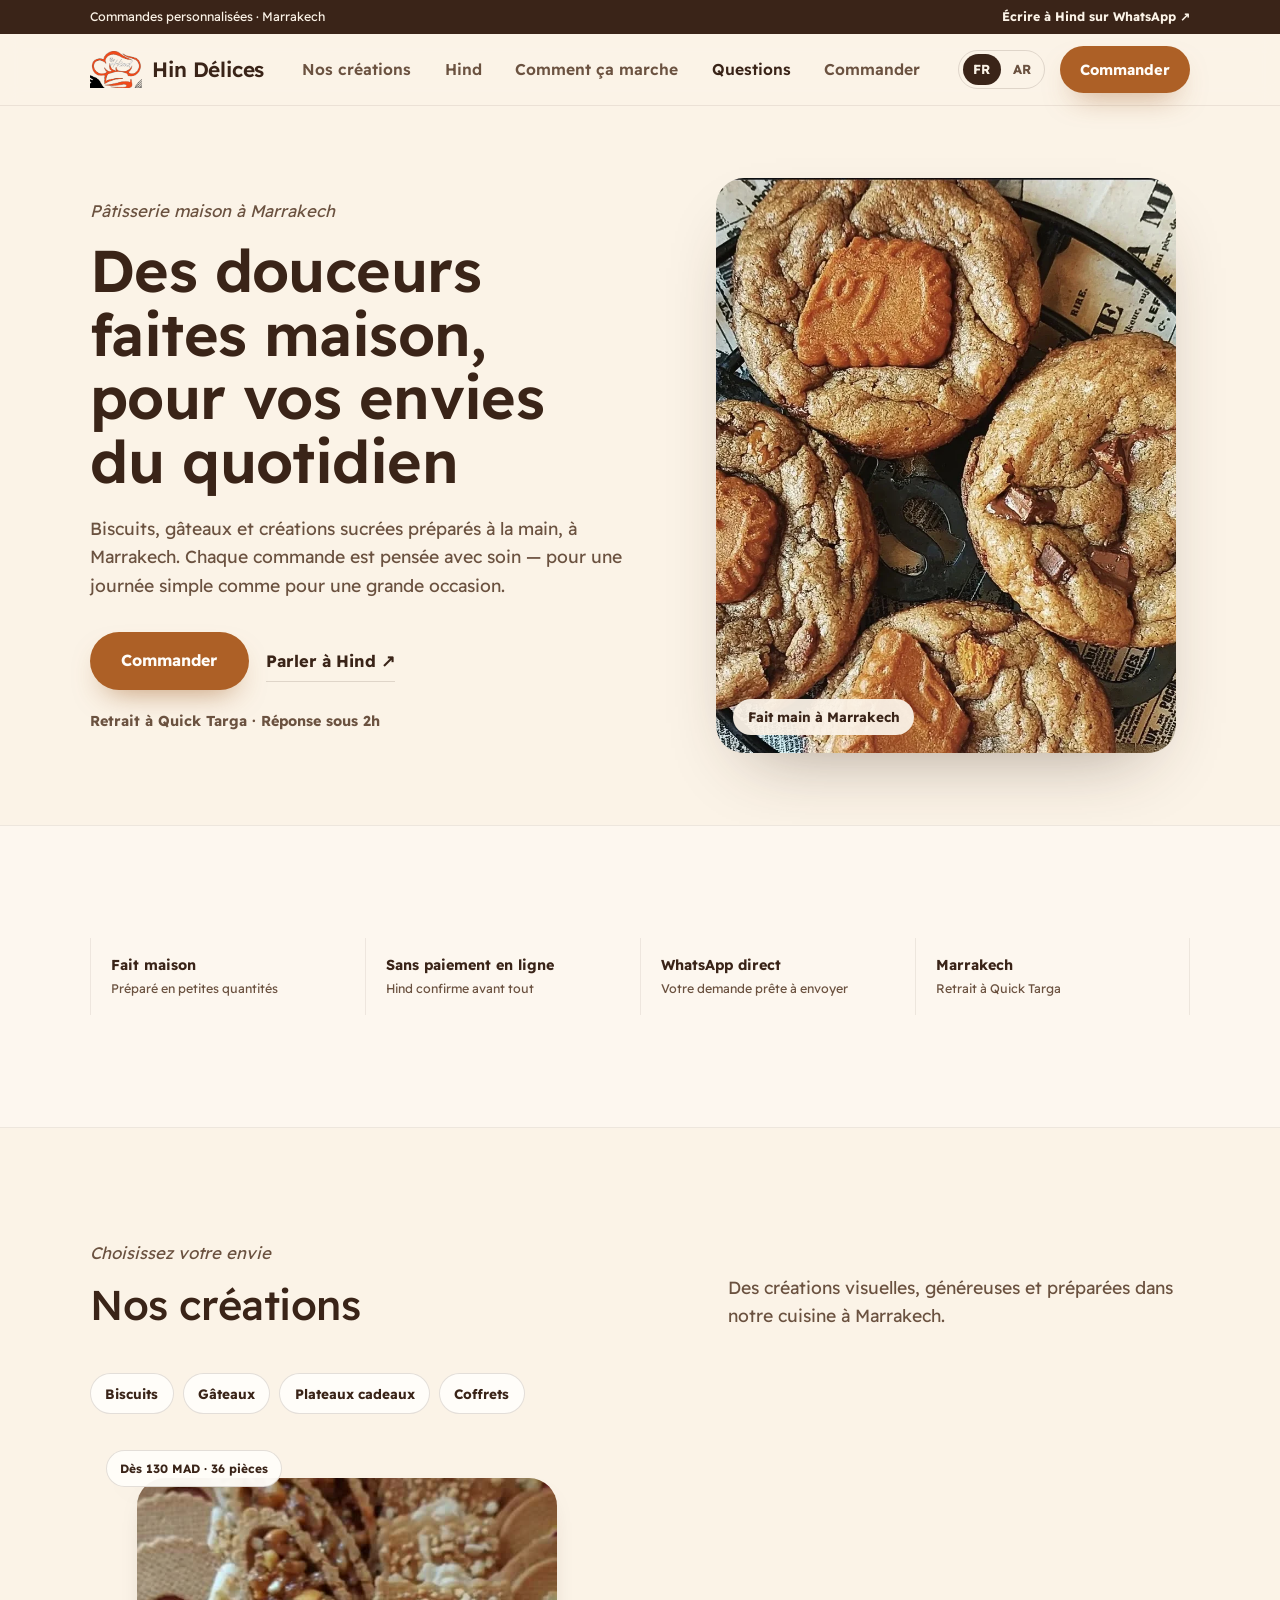
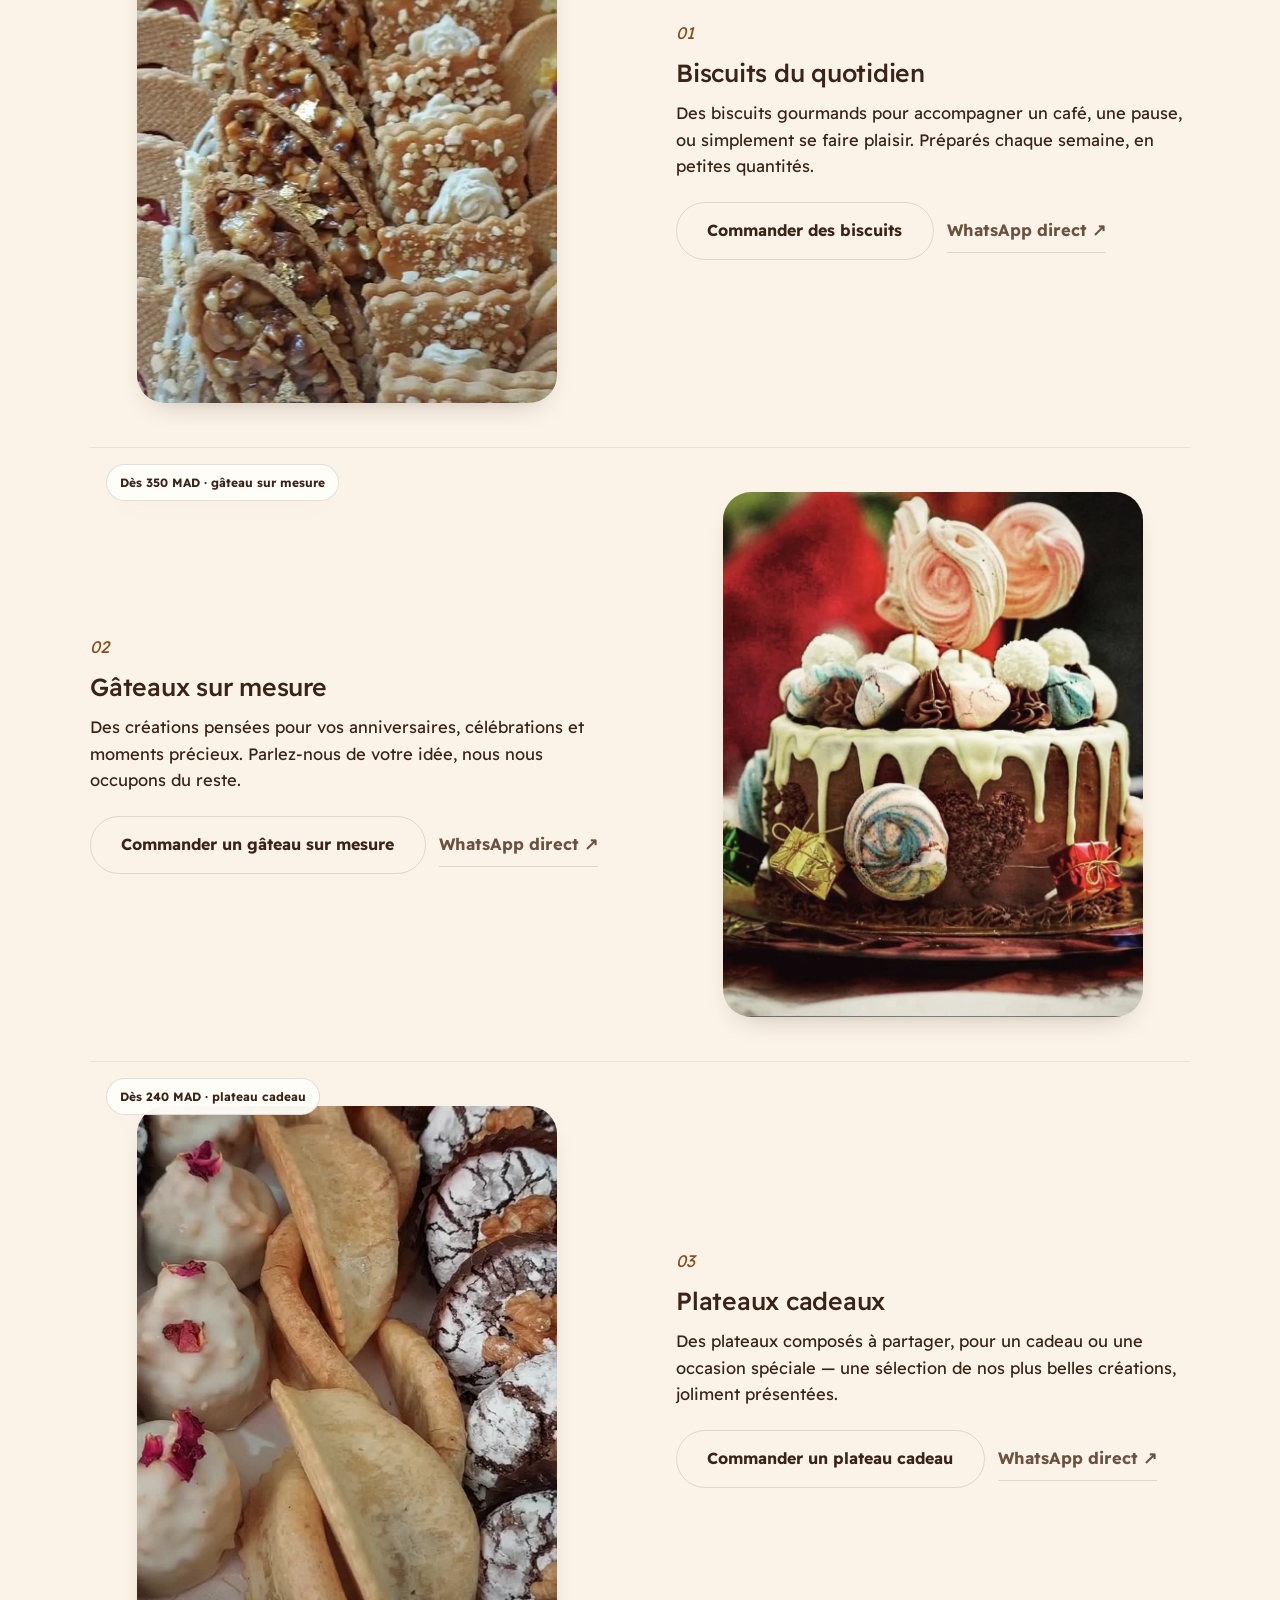
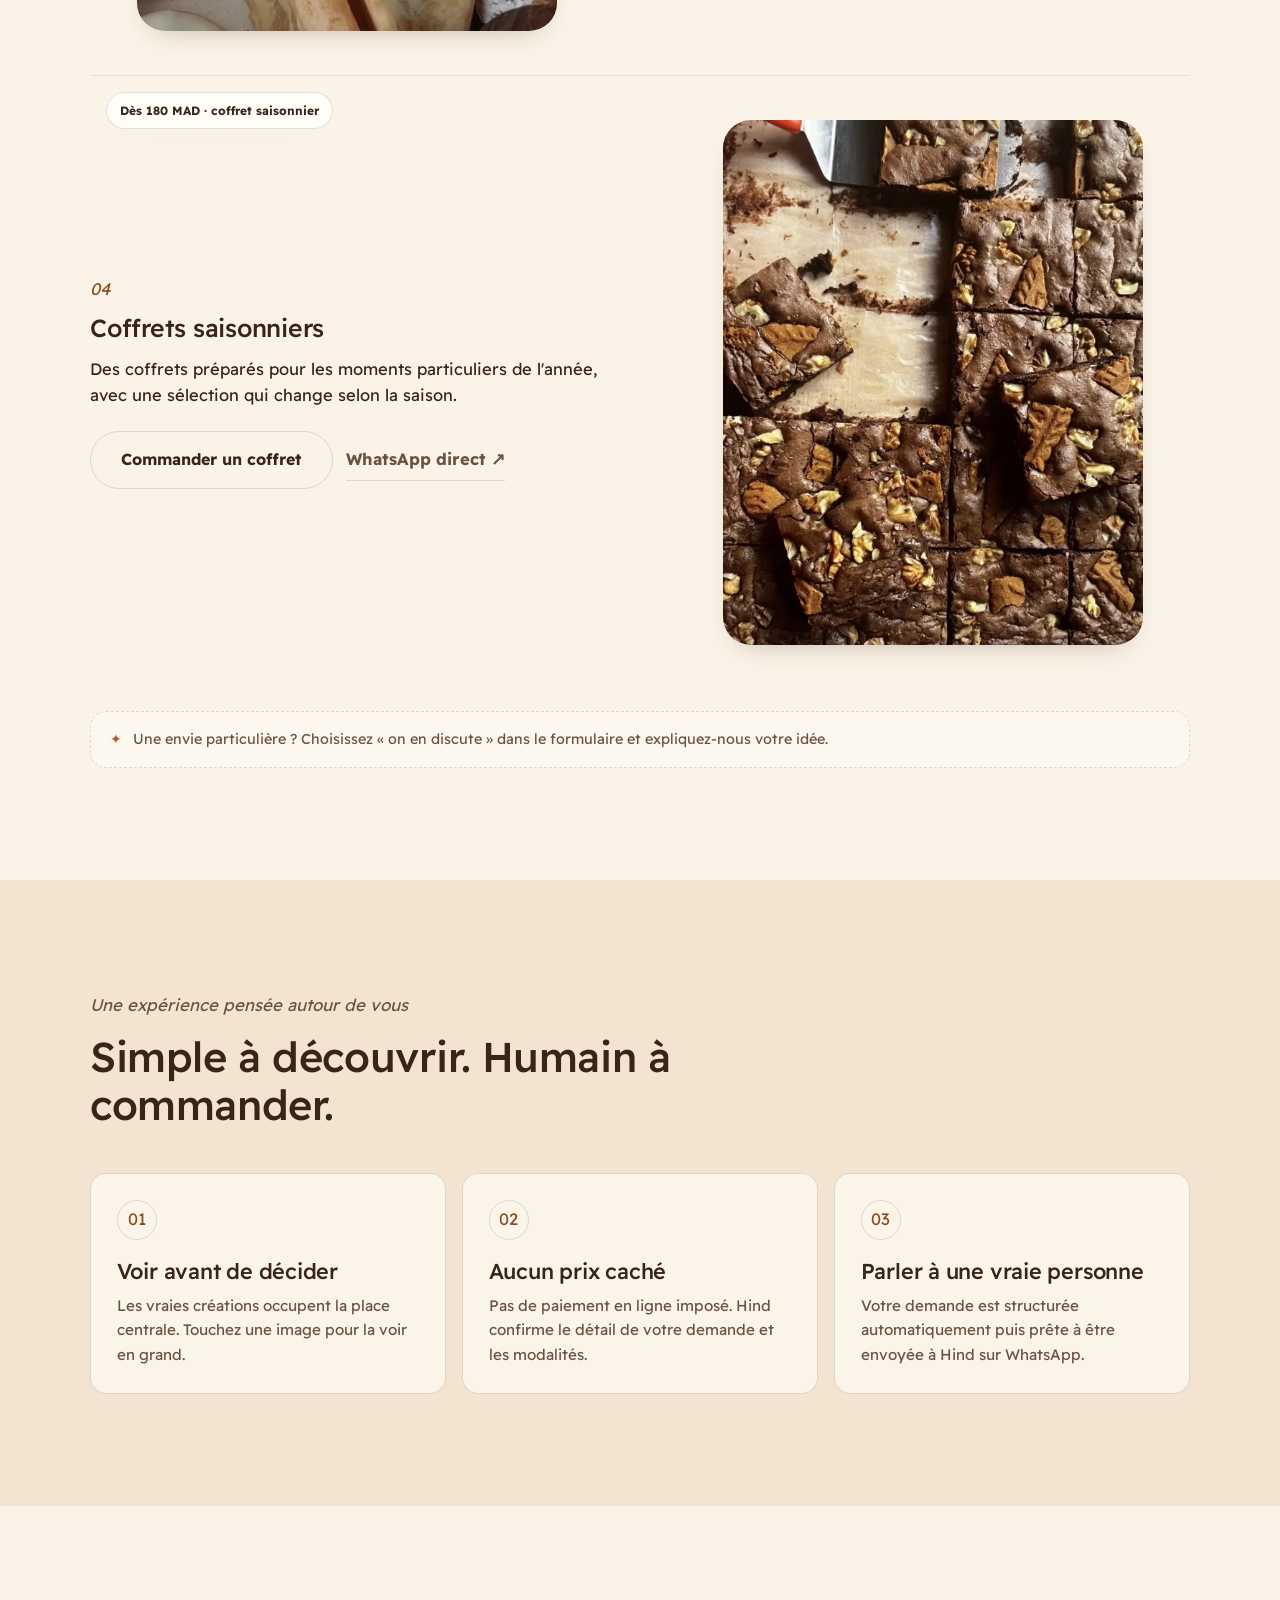
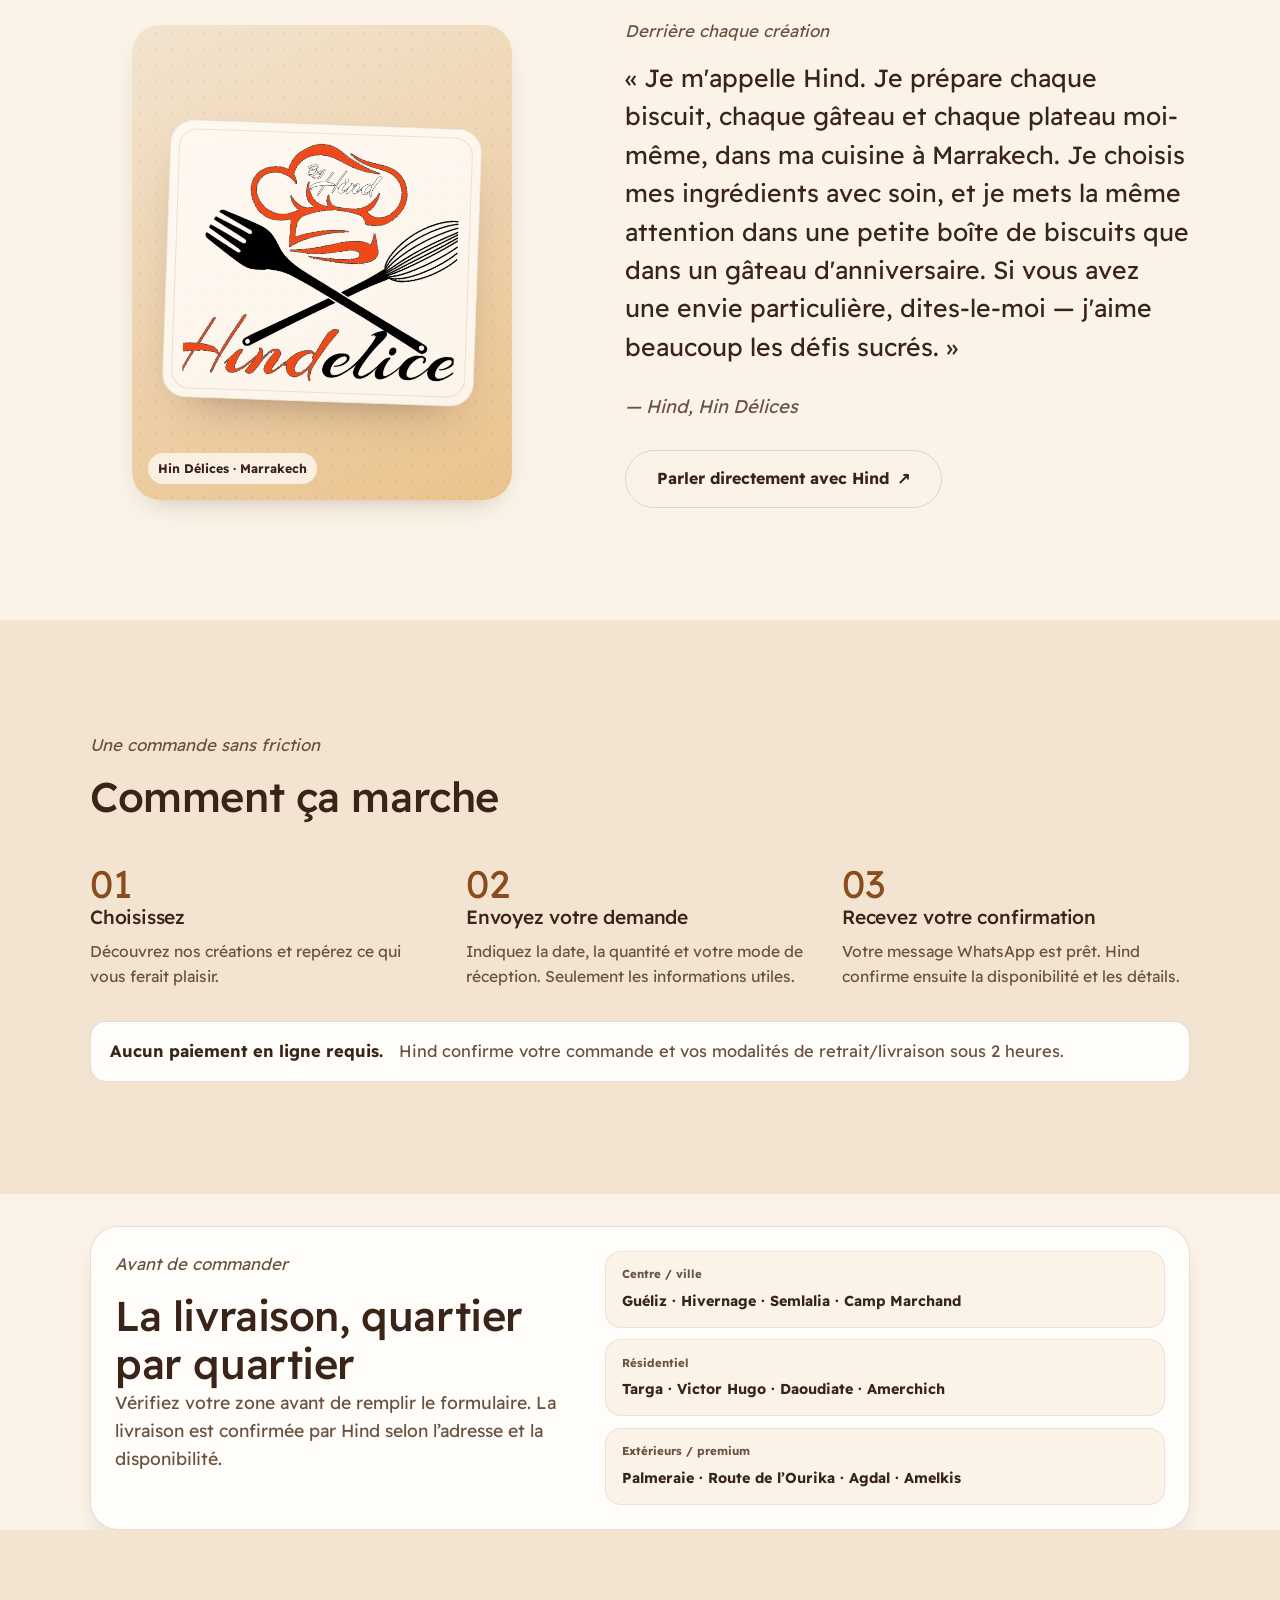
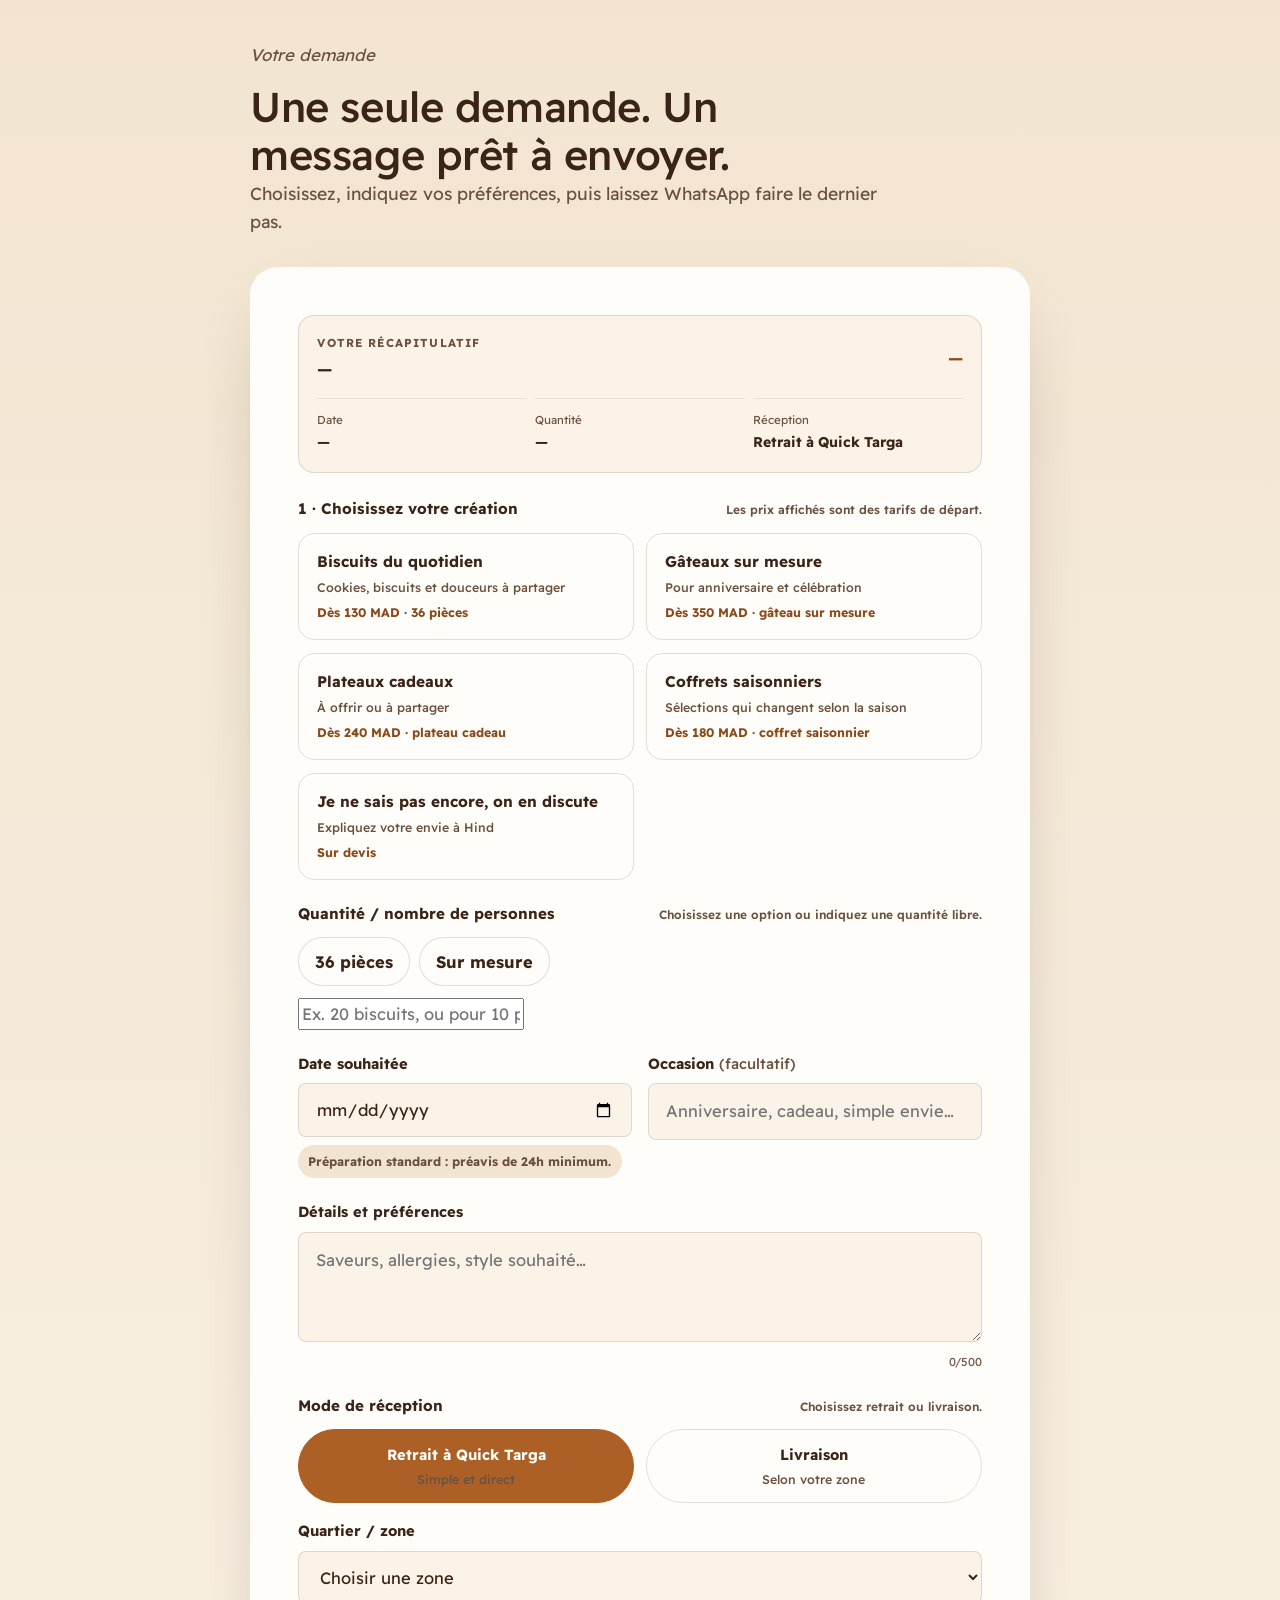
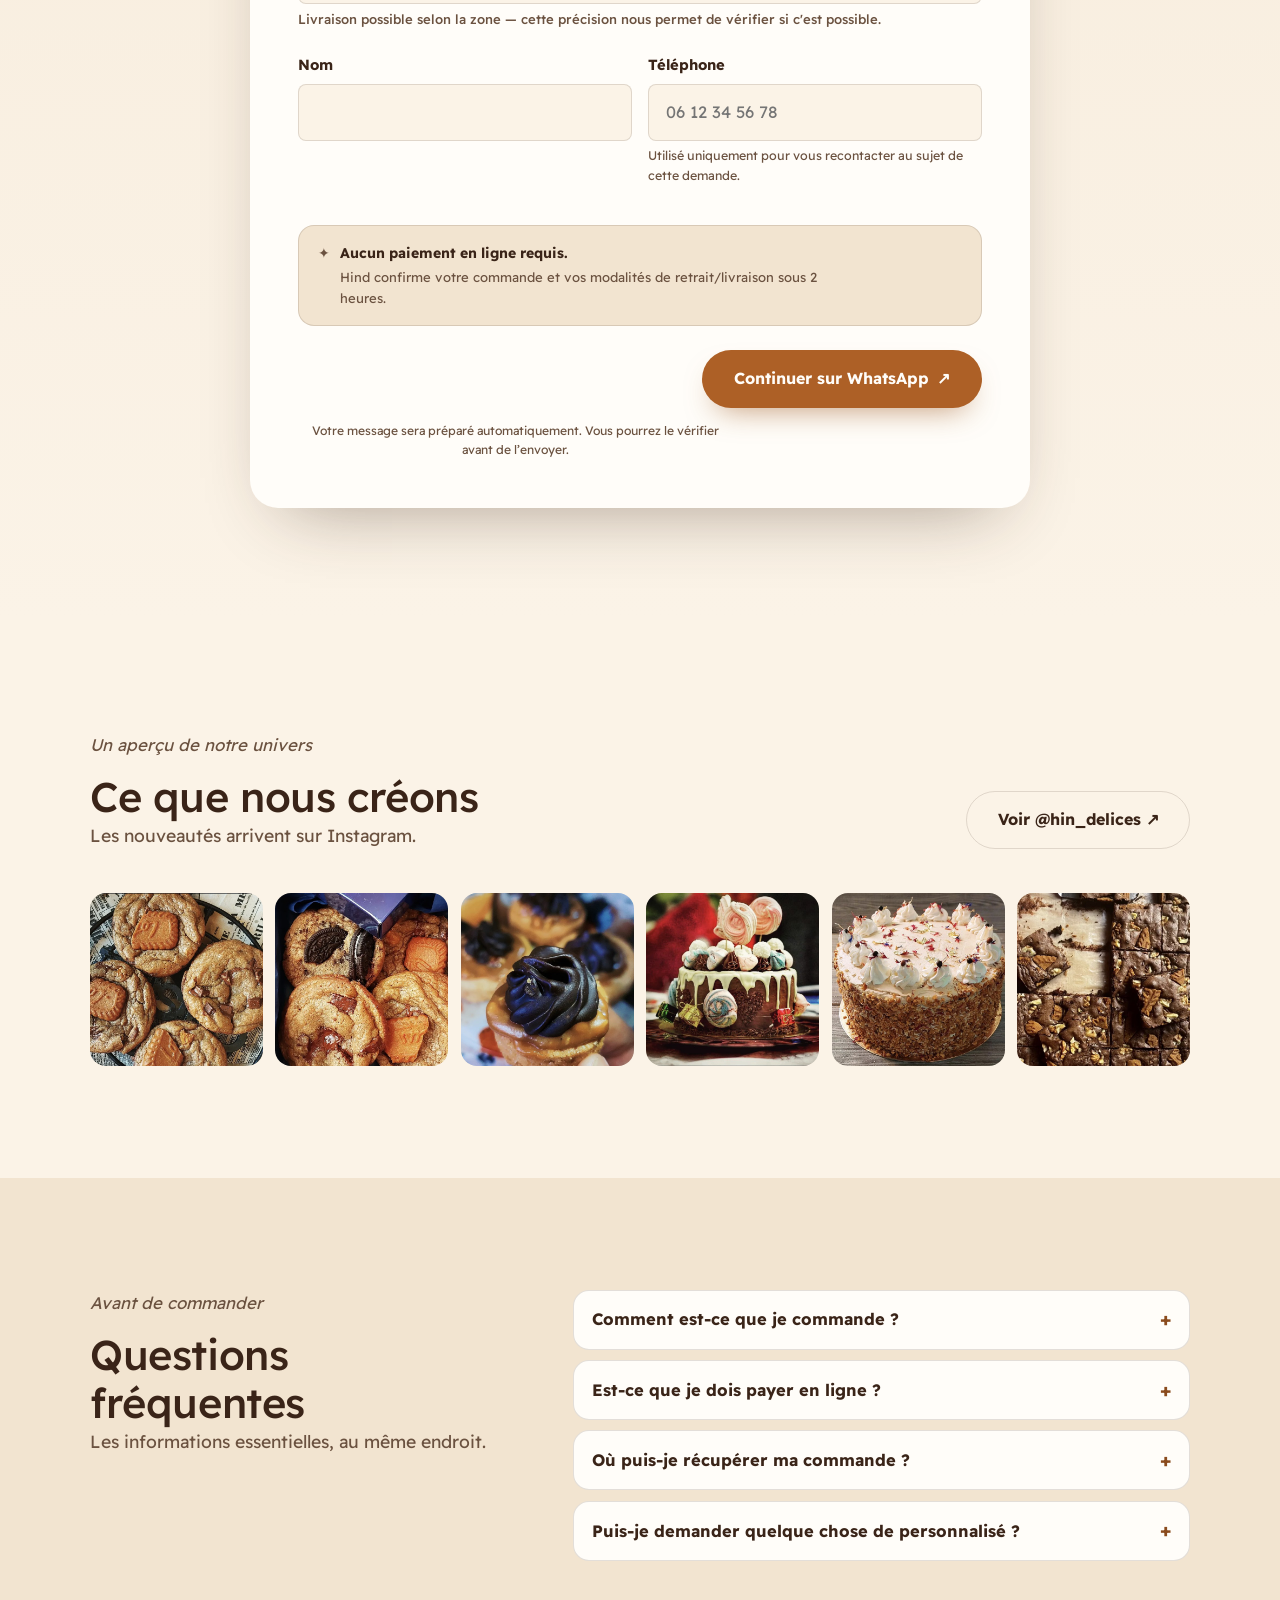
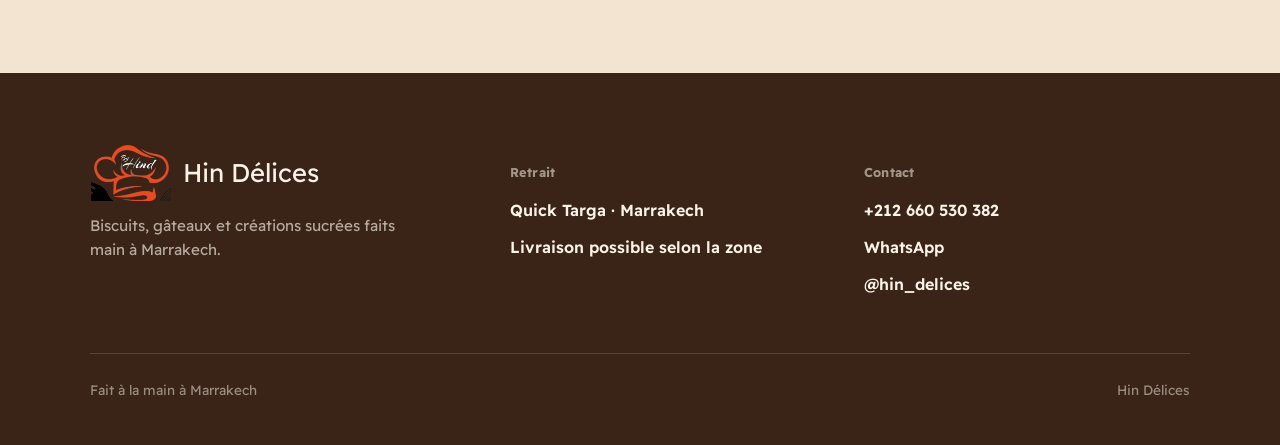
==== index.html @ b778420e "Move live site to repository root for GitHub Pages" ====
<!DOCTYPE html>
<html lang="fr" dir="ltr">
<head>
<meta charset="UTF-8">
<meta name="viewport" content="width=device-width, initial-scale=1, viewport-fit=cover">
<title>Hin Délices — Pâtisserie maison à Marrakech</title>
<meta name="description" content="Biscuits, gâteaux sur mesure et plateaux cadeaux faits maison à Marrakech. Commandez en quelques étapes, puis échangez directement avec Hind sur WhatsApp.">
<meta name="theme-color" content="#FBF3E7">
<meta name="color-scheme" content="light">
<meta name="order-form-endpoint" content="">

<meta property="og:type" content="website">
<meta property="og:site_name" content="Hin Délices">
<meta property="og:title" content="Hin Délices — Pâtisserie maison à Marrakech">
<meta property="og:description" content="Des créations faites main à Marrakech. Commandez en quelques étapes et confirmez avec Hind sur WhatsApp.">
<meta property="og:image" content="images/hero-cookies.jpg">
<meta property="og:locale" content="fr_FR">
<meta name="twitter:card" content="summary_large_image">

<link rel="icon" type="image/png" href="images/hind-delices-mark.png">
<link rel="apple-touch-icon" href="images/hind-delices-mark.png">
<link rel="preconnect" href="https://fonts.googleapis.com">
<link rel="preconnect" href="https://fonts.gstatic.com" crossorigin>
<link rel="stylesheet" href="https://fonts.googleapis.com/css2?family=Readex+Pro:wght@400;500;600;700&display=swap">
<link rel="stylesheet" href="styles.css">

<script type="application/ld+json">
{
  "@context":"https://schema.org",
  "@type":"Bakery",
  "name":"Hin Délices",
  "image":"images/hero-cookies.jpg",
  "telephone":"+212660530382",
  "address":{"@type":"PostalAddress","addressLocality":"Marrakech","addressCountry":"MA"},
  "servesCuisine":"Pâtisserie marocaine et française",
  "sameAs":["https://www.instagram.com/hin_delices"]
}
</script>
</head>
<body>
<a href="#main" class="skip-link" data-i18n="skipLink">Aller au contenu</a>

<div class="topbar" role="region" aria-label="Informations importantes">
  <div class="container topbar-inner">
    <span data-i18n="topbarText">Commandes personnalisées · Marrakech</span>
    <a href="https://wa.me/212660530382" target="_blank" rel="noopener noreferrer" data-i18n="topbarCta">Écrire à Hind sur WhatsApp ↗</a>
  </div>
</div>

<header class="site-header">
  <div class="container header-inner">
    <a href="#home" class="logo" aria-label="Hin Délices — retour à l'accueil">
      <picture class="logo-mark">
        <source srcset="images/hind-delices-mark.webp" type="image/webp">
        <img src="images/hind-delices-mark.png" alt="" width="78" height="54" decoding="async">
      </picture>
      <span class="logo-name">Hin Délices</span>
    </a>

    <nav class="nav-primary" id="primaryNav" aria-label="Navigation principale">
      <a href="#menu" data-i18n="navMenu">Nos créations</a>
      <a href="#hind" data-i18n="navHind">Hind</a>
      <a href="#how" data-i18n="navHow">Comment ça marche</a>
      <a href="#faq" data-i18n="navFaq">Questions</a>
      <a href="#order" data-i18n="navOrder">Commander</a>
    </nav>

    <div class="header-actions">
      <div class="lang-switch" role="group" aria-label="Langue / Language">
        <button type="button" id="langFr" aria-pressed="true">FR</button>
        <button type="button" id="langAr" aria-pressed="false">AR</button>
      </div>
      <a href="#order" class="btn btn-primary btn-sm header-order" data-i18n="navOrder">Commander</a>
      <button type="button" class="menu-toggle" id="menuToggle" aria-expanded="false" aria-controls="primaryNav" aria-label="Ouvrir le menu">
        <span></span><span></span><span></span>
      </button>
    </div>
  </div>
</header>

<main id="main">

  <section class="hero" id="home">
    <div class="container hero-grid">
      <div class="hero-copy">
        <p class="eyebrow hero-fade d1" data-i18n="heroEyebrow">Pâtisserie maison à Marrakech</p>
        <h1 class="hero-fade d2" data-i18n="heroTitle">Des douceurs faites maison, pour vos envies du quotidien</h1>
        <p class="lede hero-fade d2" data-i18n="heroBody">Biscuits, gâteaux et créations sucrées préparés à la main, à Marrakech. Chaque commande est pensée avec soin — pour une journée simple comme pour une grande occasion.</p>
        <div class="hero-cta-row hero-fade d3">
          <a href="#order" class="btn btn-primary btn-large" data-i18n="heroCta">Commander</a>
          <a class="text-link" href="https://wa.me/212660530382" target="_blank" rel="noopener noreferrer">
            <span data-i18n="heroWhatsApp">Parler à Hind</span> <span aria-hidden="true">↗</span>
          </a>
        </div>
        <p class="hero-meta hero-fade d3" data-i18n="heroMeta">Retrait à Quick Targa · Réponse sous 2h</p>
      </div>

      <div class="hero-media hero-fade d3">
        <div class="frame image-hover-target">
          <picture>
            <source srcset="images/hero-cookies.webp" type="image/webp">
            <img src="images/hero-cookies.jpg" alt="Assortiment de cookies et biscuits faits maison sur un plateau" loading="eager" fetchpriority="high" decoding="async" width="839" height="1049">
          </picture>
          <button type="button" class="image-expand" data-lightbox="images/hero-cookies.jpg" aria-label="Voir les biscuits en grand"><span aria-hidden="true">⌕</span></button>
        </div>
        <span class="tag" data-i18n="heroTag">Fait main à Marrakech</span>
      </div>
    </div>
  </section>

  <section class="trust-strip" aria-label="Engagements Hin Délices">
    <div class="container trust-grid">
      <div class="trust-item"><strong data-i18n="trust1Title">Fait maison</strong><span data-i18n="trust1Body">Préparé en petites quantités</span></div>
      <div class="trust-item"><strong data-i18n="trust2Title">Sans paiement en ligne</strong><span data-i18n="trust2Body">Hind confirme avant tout</span></div>
      <div class="trust-item"><strong data-i18n="trust3Title">WhatsApp direct</strong><span data-i18n="trust3Body">Votre demande prête à envoyer</span></div>
      <div class="trust-item"><strong data-i18n="trust4Title">Marrakech</strong><span data-i18n="trust4Body">Retrait à Quick Targa</span></div>
    </div>
  </section>

  <section id="menu">
    <div class="container">
      <div class="section-head section-head-with-kicker">
        <div>
          <p class="eyebrow" data-i18n="menuKicker">Choisissez votre envie</p>
          <h2 data-i18n="menuTitle">Nos créations</h2>
        </div>
        <p class="lede" data-i18n="menuSubtitle">Des créations visuelles, généreuses et préparées dans notre cuisine à Marrakech.</p>
      </div>

      <div class="jump-pills" aria-label="Accès rapide aux catégories">
        <a href="#cat-biscuits" data-i18n="jumpBiscuits">Biscuits</a>
        <a href="#cat-gateaux" data-i18n="jumpGateaux">Gâteaux</a>
        <a href="#cat-plateaux" data-i18n="jumpPlateaux">Plateaux cadeaux</a>
        <a href="#cat-coffrets" data-i18n="jumpCoffrets">Coffrets</a>
      </div>

      <div class="menu-list">
        <article class="menu-row" id="cat-biscuits">
          <span class="price-badge" data-i18n="cat1Price">Dès 130 MAD · 36 pièces</span>
          <div class="menu-row-media media-hover-target">
            <video class="ux-video menu-video" data-autoplay-on-view muted playsinline loop preload="none" poster="images/video-hero-poster.jpg" aria-label="Aperçu vidéo des biscuits et douceurs Hin Délices" data-i18n-aria="videoPlayLabel">
              <source src="videos/plateaux-preview.mp4" type="video/mp4">
              <img src="images/cat-biscuits.jpg" alt="Assortiment de cookies et biscuits maison présenté dans un coffret" width="900" height="1125">
            </video>
            <button type="button" class="media-expand" data-lightbox-type="video" data-lightbox-video="videos/plateaux-preview.mp4" data-lightbox-poster="images/video-hero-poster.jpg" aria-label="Voir les biscuits en vidéo" data-i18n-aria="videoOpenLabel"><span aria-hidden="true">▶</span></button>
          </div>
          <div class="menu-row-copy">
            <span class="index">01</span>
            <h3 data-i18n="cat1Title">Biscuits du quotidien</h3>
            <p data-i18n="cat1Body">Des biscuits gourmands pour accompagner un café, une pause, ou simplement se faire plaisir. Préparés chaque semaine, en petites quantités.</p>
            <div class="menu-cta-row"><button type="button" class="btn btn-ghost order-trigger" data-category="Biscuits du quotidien" data-i18n="cat1Cta">Commander des biscuits</button><a class="menu-chat-link" href="https://wa.me/212660530382" target="_blank" rel="noopener noreferrer" data-i18n="quickWhatsApp">WhatsApp direct ↗</a></div>
          </div>
        </article>

        <article class="menu-row flip" id="cat-gateaux">
          <span class="price-badge" data-i18n="cat2Price">Dès 350 MAD · gâteau sur mesure</span>
          <div class="menu-row-media image-hover-target">
            <button type="button" class="image-expand" data-lightbox="images/cat-gateau.jpg" aria-label="Voir le gâteau en grand"><span aria-hidden="true">⌕</span></button>
            <picture><source srcset="images/cat-gateau.webp" type="image/webp"><img src="images/cat-gateau.jpg" alt="Gâteau maison décoré pour une occasion spéciale" loading="lazy" decoding="async" width="900" height="1125"></picture>
          </div>
          <div class="menu-row-copy">
            <span class="index">02</span>
            <h3 data-i18n="cat2Title">Gâteaux sur mesure</h3>
            <p data-i18n="cat2Body">Des créations pensées pour vos anniversaires, célébrations et moments précieux. Parlez-nous de votre idée, nous nous occupons du reste.</p>
            <div class="menu-cta-row"><button type="button" class="btn btn-ghost order-trigger" data-category="Gâteaux sur mesure" data-i18n="cat2Cta">Commander un gâteau sur mesure</button><a class="menu-chat-link" href="https://wa.me/212660530382" target="_blank" rel="noopener noreferrer" data-i18n="quickWhatsApp">WhatsApp direct ↗</a></div>
          </div>
        </article>

        <article class="menu-row" id="cat-plateaux">
          <span class="price-badge" data-i18n="cat3Price">Dès 240 MAD · plateau cadeau</span>
          <div class="menu-row-media media-hover-target">
            <video class="ux-video menu-video" data-autoplay-on-view muted playsinline loop preload="none" poster="images/video-biscuits-poster.jpg" aria-label="Aperçu vidéo d'un assortiment de biscuits pour offrir" data-i18n-aria="videoPlayLabel">
              <source src="videos/biscuits-preview.mp4" type="video/mp4">
              <img src="images/cat-plateau.jpg" alt="Coffret de biscuits maison assortis, prêt à offrir" width="900" height="1125">
            </video>
            <button type="button" class="media-expand" data-lightbox-type="video" data-lightbox-video="videos/biscuits-preview.mp4" data-lightbox-poster="images/video-biscuits-poster.jpg" aria-label="Voir le plateau en vidéo" data-i18n-aria="videoOpenLabel"><span aria-hidden="true">▶</span></button>
          </div>
          <div class="menu-row-copy">
            <span class="index">03</span>
            <h3 data-i18n="cat3Title">Plateaux cadeaux</h3>
            <p data-i18n="cat3Body">Des plateaux composés à partager, pour un cadeau ou une occasion spéciale — une sélection de nos plus belles créations, joliment présentées.</p>
            <div class="menu-cta-row"><button type="button" class="btn btn-ghost order-trigger" data-category="Plateaux cadeaux" data-i18n="cat3Cta">Commander un plateau cadeau</button><a class="menu-chat-link" href="https://wa.me/212660530382" target="_blank" rel="noopener noreferrer" data-i18n="quickWhatsApp">WhatsApp direct ↗</a></div>
          </div>
        </article>

        <article class="menu-row flip" id="cat-coffrets">
          <span class="price-badge" data-i18n="cat4Price">Dès 180 MAD · coffret saisonnier</span>
          <div class="menu-row-media image-hover-target">
            <button type="button" class="image-expand" data-lightbox="images/cat-brownies.jpg" aria-label="Voir les brownies en grand"><span aria-hidden="true">⌕</span></button>
            <picture><source srcset="images/cat-brownies.webp" type="image/webp"><img src="images/cat-brownies.jpg" alt="Brownies maison généreux aux noix et morceaux de biscuit" loading="lazy" decoding="async" width="900" height="1125"></picture>
          </div>
          <div class="menu-row-copy">
            <span class="index">04</span>
            <h3 data-i18n="cat4Title">Coffrets saisonniers</h3>
            <p data-i18n="cat4Body">Des coffrets préparés pour les moments particuliers de l'année, avec une sélection qui change selon la saison.</p>
            <div class="menu-cta-row"><button type="button" class="btn btn-ghost order-trigger" data-category="Coffrets saisonniers" data-i18n="cat4Cta">Commander un coffret</button><a class="menu-chat-link" href="https://wa.me/212660530382" target="_blank" rel="noopener noreferrer" data-i18n="quickWhatsApp">WhatsApp direct ↗</a></div>
          </div>
        </article>
      </div>

      <div class="category-note">
        <span aria-hidden="true">✦</span>
        <span data-i18n="categoryNote">Une envie particulière ? Choisissez « on en discute » dans le formulaire et expliquez-nous votre idée.</span>
      </div>
    </div>
  </section>

  <section class="values-section bg-deep">
    <div class="container">
      <div class="section-head">
        <p class="eyebrow" data-i18n="valuesKicker">Une expérience pensée autour de vous</p>
        <h2 data-i18n="valuesTitle">Simple à découvrir. Humain à commander.</h2>
      </div>
      <div class="values-grid">
        <article class="value-card"><span class="value-icon" aria-hidden="true">01</span><h3 data-i18n="value1Title">Voir avant de décider</h3><p data-i18n="value1Body">Les vraies créations occupent la place centrale. Touchez une image pour la voir en grand.</p></article>
        <article class="value-card"><span class="value-icon" aria-hidden="true">02</span><h3 data-i18n="value2Title">Aucun prix caché</h3><p data-i18n="value2Body">Pas de paiement en ligne imposé. Hind confirme le détail de votre demande et les modalités.</p></article>
        <article class="value-card"><span class="value-icon" aria-hidden="true">03</span><h3 data-i18n="value3Title">Parler à une vraie personne</h3><p data-i18n="value3Body">Votre demande est structurée automatiquement puis prête à être envoyée à Hind sur WhatsApp.</p></article>
      </div>
    </div>
  </section>

  <section id="hind">
    <div class="container">
      <div class="hind-grid">
        <div class="hind-portrait" aria-hidden="true">
          <div class="hind-logo-plaque"><picture><source srcset="images/hind-delices-logo.webp" type="image/webp"><img src="images/hind-delices-logo.png" alt="" width="420" height="368" loading="lazy" decoding="async"></picture></div>
          <span class="portrait-caption">Hin Délices · Marrakech</span>
        </div>
        <div class="hind-copy">
          <p class="eyebrow" data-i18n="hindEyebrow">Derrière chaque création</p>
          <blockquote data-i18n="hindBody">« Je m'appelle Hind. Je prépare chaque biscuit, chaque gâteau et chaque plateau moi-même, dans ma cuisine à Marrakech. Je choisis mes ingrédients avec soin, et je mets la même attention dans une petite boîte de biscuits que dans un gâteau d'anniversaire. Si vous avez une envie particulière, dites-le-moi — j'aime beaucoup les défis sucrés. »</blockquote>
          <p class="hind-sign" data-i18n="hindSign">— Hind, Hin Délices</p>
          <div class="hind-actions">
            <a class="btn btn-ghost" href="https://wa.me/212660530382" target="_blank" rel="noopener noreferrer"><span data-i18n="hindCta">Parler directement avec Hind</span> ↗</a>
          </div>
        </div>
      </div>
    </div>
  </section>

  <section id="how" class="bg-deep">
    <div class="container">
      <div class="section-head">
        <p class="eyebrow" data-i18n="howKicker">Une commande sans friction</p>
        <h2 data-i18n="howTitle">Comment ça marche</h2>
      </div>
      <div class="steps">
        <div class="step"><span class="step-num">01</span><h3 data-i18n="how1Title">Choisissez</h3><p data-i18n="how1Body">Découvrez nos créations et repérez ce qui vous ferait plaisir.</p></div>
        <div class="step"><span class="step-num">02</span><h3 data-i18n="how2Title">Envoyez votre demande</h3><p data-i18n="how2Body">Indiquez la date, la quantité et votre mode de réception. Seulement les informations utiles.</p></div>
        <div class="step"><span class="step-num">03</span><h3 data-i18n="how3Title">Recevez votre confirmation</h3><p data-i18n="how3Body">Votre message WhatsApp est prêt. Hind confirme ensuite la disponibilité et les détails.</p></div>
      </div>
      <div class="how-reassurance"><strong data-i18n="reassureShort">Aucun paiement en ligne requis.</strong><span data-i18n="reassureLong">Hind confirme votre commande et vos modalités de retrait/livraison sous 2 heures.</span></div>
    </div>
  </section>


  <section class="delivery-zones-section" id="zones">
    <div class="container">
      <div class="delivery-zones-card">
        <div>
          <p class="eyebrow" data-i18n="zonesKicker">Avant de commander</p>
          <h2 data-i18n="zonesTitle">La livraison, quartier par quartier</h2>
          <p class="lede" data-i18n="zonesSubtitle">Vérifiez votre zone avant de remplir le formulaire. La livraison est confirmée par Hind selon l’adresse et la disponibilité.</p>
        </div>
        <div class="zone-groups">
          <div class="zone-group"><span data-i18n="zoneCentral">Centre / ville</span><strong>Guéliz · Hivernage · Semlalia · Camp Marchand</strong></div>
          <div class="zone-group"><span data-i18n="zoneResidential">Résidentiel</span><strong>Targa · Victor Hugo · Daoudiate · Amerchich</strong></div>
          <div class="zone-group"><span data-i18n="zoneOutskirts">Extérieurs / premium</span><strong>Palmeraie · Route de l’Ourika · Agdal · Amelkis</strong></div>
        </div>
      </div>
    </div>
  </section>

  <section id="order" class="order-section">
    <div class="container">
      <div class="order-wrap order-wrap-single">
        <div class="section-head order-section-head">
          <p class="eyebrow" data-i18n="orderKicker">Votre demande</p>
          <h2 data-i18n="orderTitleSingle">Une seule demande. Un message prêt à envoyer.</h2>
          <p class="lede" data-i18n="orderSubtitleSingle">Choisissez, indiquez vos préférences, puis laissez WhatsApp faire le dernier pas.</p>
        </div>
        <div class="order-card">
          <form id="orderForm" novalidate>
            <fieldset class="form-step active single-order-step" data-step="1">
              <legend class="visually-hidden">Votre demande Hin Délices</legend>
              <div class="summary-card summary-card-inline" id="orderSummary" aria-label="Récapitulatif de la demande" aria-live="polite">
                <div class="summary-top"><div><p class="summary-kicker" data-i18n="summaryKicker">Votre récapitulatif</p><strong id="summaryCategory">—</strong></div><span class="summary-price" id="summaryPrice">—</span></div>
                <dl class="summary-list"><div><dt data-i18n="summaryDate">Date</dt><dd id="summaryDate">—</dd></div><div><dt data-i18n="summaryQty">Quantité</dt><dd id="summaryQty">—</dd></div><div><dt data-i18n="summaryMode">Réception</dt><dd id="summaryMode">—</dd></div></dl>
              </div>

              <div class="field-block">
                <div class="field-heading"><label data-i18n="fieldCategoryLabel">1 · Choisissez votre création</label><span class="field-heading-note" data-i18n="fieldCategoryNote">Les prix affichés sont des tarifs de départ.</span></div>
                <div class="cat-grid" role="radiogroup" aria-required="true" aria-label="Catégorie">
                  <label class="cat-option"><input type="radio" name="categorie" value="Biscuits du quotidien" required><span><b data-i18n="cat1Title">Biscuits du quotidien</b><small data-i18n="cat1Mini">Cookies, biscuits et douceurs à partager</small><em data-i18n="cat1Price">Dès 130 MAD · 36 pièces</em></span></label>
                  <label class="cat-option"><input type="radio" name="categorie" value="Gâteaux sur mesure"><span><b data-i18n="cat2Title">Gâteaux sur mesure</b><small data-i18n="cat2Mini">Pour anniversaire et célébration</small><em data-i18n="cat2Price">Dès 350 MAD · gâteau sur mesure</em></span></label>
                  <label class="cat-option"><input type="radio" name="categorie" value="Plateaux cadeaux"><span><b data-i18n="cat3Title">Plateaux cadeaux</b><small data-i18n="cat3Mini">À offrir ou à partager</small><em data-i18n="cat3Price">Dès 240 MAD · plateau cadeau</em></span></label>
                  <label class="cat-option"><input type="radio" name="categorie" value="Coffrets saisonniers"><span><b data-i18n="cat4Title">Coffrets saisonniers</b><small data-i18n="cat4Mini">Sélections qui changent selon la saison</small><em data-i18n="cat4Price">Dès 180 MAD · coffret saisonnier</em></span></label>
                  <label class="cat-option cat-option-wide"><input type="radio" name="categorie" value="À discuter"><span><b data-i18n="catUnsure">Je ne sais pas encore, on en discute</b><small data-i18n="catUnsureMini">Expliquez votre envie à Hind</small><em data-i18n="priceQuote">Sur devis</em></span></label>
                </div>
              </div>

              <div class="field-block">
                <div class="field-heading"><label for="quantite" data-i18n="fieldQty">2 · Quantité / format</label><span class="field-heading-note" data-i18n="fieldQtyNote">Choisissez une option ou indiquez une quantité libre.</span></div>
                <div class="quantity-chips" id="quantityChips" role="group" aria-label="Quantité rapide">
                  <button type="button" class="quantity-chip" data-quantity="36 biscuits sablés" data-price="130 MAD" data-i18n="qty36">36 pièces</button>
                  <button type="button" class="quantity-chip" data-quantity="Sur mesure" data-price="Sur devis" data-i18n="qtyCustom">Sur mesure</button>
                </div>
                <input type="text" id="quantite" name="quantite" required inputmode="numeric" autocomplete="off" data-i18n-placeholder="fieldQtyPh" placeholder="Ex. 20 biscuits, ou pour 10 personnes">
              </div>

              <div class="order-fields-grid">
                <div class="field"><label for="dateSouhaitee" data-i18n="fieldDate">3 · Date souhaitée</label><input type="date" id="dateSouhaitee" name="date" required autocomplete="off" aria-describedby="dateHint"><span class="field-help" id="dateHint" data-i18n="dateHelpStandard">Préparation standard : préavis de 24h minimum.</span></div>
                <div class="field"><label for="occasion"><span data-i18n="fieldOccasion">Occasion</span> <span class="optional" data-i18n="optional">(facultatif)</span></label><input type="text" id="occasion" name="occasion" maxlength="120" data-i18n-placeholder="fieldOccasionPh" placeholder="Anniversaire, cadeau, simple envie…"></div>
              </div>

              <div class="field"><label for="details" data-i18n="fieldDetails">Détails et préférences</label><textarea id="details" name="details" maxlength="500" data-i18n-placeholder="fieldDetailsPh" placeholder="Saveurs, allergies, style souhaité…"></textarea><span class="field-counter" id="detailsCounter">0/500</span></div>

              <div class="field-block logistics-block">
                <div class="field-heading"><label data-i18n="fieldFulfillment">4 · Mode de réception</label><span class="field-heading-note" data-i18n="deliveryHintShort">Choisissez retrait ou livraison.</span></div>
                <div class="choice-grid" id="mode" role="radiogroup" aria-labelledby="fulfillmentLabel">
                  <label class="radio-pill"><input type="radio" name="mode" value="Retrait" checked><span><b data-i18n="fulfillmentPickup">Retrait à Quick Targa</b><small data-i18n="pickupMini">Simple et direct</small></span></label>
                  <label class="radio-pill"><input type="radio" name="mode" value="Livraison"><span><b data-i18n="fulfillmentDelivery">Livraison</b><small data-i18n="deliveryMini">Selon votre zone</small></span></label>
                </div>
                <span id="fulfillmentLabel" class="visually-hidden" data-i18n="fieldFulfillment">Mode de réception</span>
                <div class="field delivery-zone-field" id="deliveryExtra">
                  <label for="quartier" data-i18n="fieldNeighborhood">Quartier / zone</label>
                  <select id="quartier" name="quartier" aria-describedby="deliveryHint">
                    <option value="" data-i18n="zonePlaceholder">Choisir une zone</option>
                    <optgroup label="Centre / ville" data-i18n-label="zoneCentral"><option>Guéliz</option><option>Hivernage</option><option>Semlalia</option><option>Camp Marchand</option></optgroup>
                    <optgroup label="Résidentiel" data-i18n-label="zoneResidential"><option>Targa</option><option>Victor Hugo</option><option>Daoudiate</option><option>Amerchich</option></optgroup>
                    <optgroup label="Extérieurs / premium" data-i18n-label="zoneOutskirts"><option>Palmeraie</option><option>Route de l’Ourika</option><option>Agdal</option><option>Amelkis</option></optgroup>
                    <option value="Autre" data-i18n="zoneOther">Autre zone</option>
                  </select>
                  <span class="hint" id="deliveryHint" data-i18n="deliveryHint">Livraison possible selon la zone — cette précision nous permet de vérifier si c'est possible.</span>
                </div>
              </div>

              <div class="order-fields-grid contact-grid">
                <div class="field"><label for="nom" data-i18n="fieldName">Nom</label><input type="text" id="nom" name="nom" autocomplete="name" required maxlength="100"></div>
                <div class="field"><label for="telephone" data-i18n="fieldPhone">Téléphone</label><input type="tel" id="telephone" name="telephone" autocomplete="tel" inputmode="tel" required maxlength="20" data-i18n-placeholder="fieldPhonePh" placeholder="06 12 34 56 78"><span class="field-help" data-i18n="phoneHelp">Utilisé uniquement pour vous recontacter au sujet de cette demande.</span></div>
              </div>

              <div class="reassure reassure-strong"><span aria-hidden="true">✦</span><div><strong data-i18n="reassureShort">Aucun paiement en ligne requis.</strong><p data-i18n="reassureLong">Hind confirme votre commande et vos modalités de retrait/livraison sous 2 heures.</p></div></div>
              <div class="form-actions single-submit-row"><button type="submit" class="btn btn-primary btn-submit" id="submitBtn"><span data-i18n="btnSubmit">Continuer sur WhatsApp</span><span aria-hidden="true">↗</span></button></div>
              <p class="form-msg" id="err1" role="alert" aria-live="assertive" tabindex="-1" hidden data-i18n="err1">Merci de compléter les informations demandées.</p>
              <p class="form-footnote" data-i18n="formFootnote">Votre message sera préparé automatiquement. WhatsApp s’ouvrira avec votre demande prête à vérifier.</p>
            </fieldset>
          </form>
        </div>
      </div>
    </div>
  </section>

  <section id="instagram">
    <div class="container">
      <div class="ig-head"><div class="section-head"><p class="eyebrow" data-i18n="igKicker">Un aperçu de notre univers</p><h2 data-i18n="igTitle">Ce que nous créons</h2><p class="lede" data-i18n="igSubtitle">Les nouveautés arrivent sur Instagram.</p></div><a href="https://instagram.com/hin_delices" target="_blank" rel="noopener noreferrer" class="btn btn-ghost" data-i18n="igCta">Voir @hin_delices ↗</a></div>
      <div class="ig-grid">
        <button class="ig-item" type="button" data-lightbox="images/ig-photo-01.jpg" aria-label="Voir la photo 1"><img src="images/ig-photo-01.jpg" alt="Assortiment de cookies et biscuits maison" loading="lazy" decoding="async" width="640" height="640"></button>
        <button class="ig-item" type="button" data-lightbox="images/ig-photo-02.jpg" aria-label="Voir la photo 2"><img src="images/ig-photo-02.jpg" alt="Cookies et biscuits maison présentés dans un coffret" loading="lazy" decoding="async" width="640" height="640"></button>
        <button class="ig-item" type="button" data-lightbox="images/ig-photo-03.jpg" aria-label="Voir la photo 3"><img src="images/ig-photo-03.jpg" alt="Petite création pâtissière garnie de crème chocolatée" loading="lazy" decoding="async" width="640" height="640"></button>
        <button class="ig-item" type="button" data-lightbox="images/ig-photo-04.jpg" aria-label="Voir la photo 4"><img src="images/ig-photo-04.jpg" alt="Gâteau maison décoré pour une occasion spéciale" loading="lazy" decoding="async" width="640" height="640"></button>
        <button class="ig-item" type="button" data-lightbox="images/ig-photo-05.jpg" aria-label="Voir la photo 5"><img src="images/ig-photo-05.jpg" alt="Gâteau maison aux amandes et à la crème" loading="lazy" decoding="async" width="640" height="640"></button>
        <button class="ig-item" type="button" data-lightbox="images/ig-photo-06.jpg" aria-label="Voir la photo 6"><img src="images/ig-photo-06.jpg" alt="Brownies maison aux noix et morceaux de biscuit" loading="lazy" decoding="async" width="640" height="640"></button>
      </div>
    </div>
  </section>

  <section id="faq" class="bg-deep faq-section">
    <div class="container faq-grid">
      <div class="section-head"><p class="eyebrow" data-i18n="faqKicker">Avant de commander</p><h2 data-i18n="faqTitle">Questions fréquentes</h2><p class="lede" data-i18n="faqSubtitle">Les informations essentielles, au même endroit.</p></div>
      <div class="faq-list">
        <details><summary data-i18n="faq1Q">Comment est-ce que je commande ?</summary><p data-i18n="faq1A">Choisissez une création, renseignez la date et la quantité, puis indiquez vos coordonnées. Votre demande est préparée dans WhatsApp pour que vous puissiez la vérifier avant de l’envoyer.</p></details>
        <details><summary data-i18n="faq2Q">Est-ce que je dois payer en ligne ?</summary><p data-i18n="faq2A">Non. Aucun paiement en ligne n’est demandé avant la confirmation de votre commande.</p></details>
        <details><summary data-i18n="faq3Q">Où puis-je récupérer ma commande ?</summary><p data-i18n="faq3A">Le retrait se fait à Quick Targa, Marrakech. La livraison est possible selon la zone indiquée dans le formulaire.</p></details>
        <details><summary data-i18n="faq4Q">Puis-je demander quelque chose de personnalisé ?</summary><p data-i18n="faq4A">Oui. Choisissez « Je ne sais pas encore, on en discute » et décrivez votre idée dans les détails.</p></details>
      </div>
    </div>
  </section>
</main>

<footer class="site-footer">
  <div class="container">
    <div class="footer-grid">
      <div><a class="footer-brand" href="#home"><img src="images/hind-delices-mark.png" alt="" width="92" height="64" loading="lazy" decoding="async"><span>Hin Délices</span></a><p class="footer-tag" data-i18n="footerTag">Biscuits, gâteaux et créations sucrées faits main à Marrakech.</p></div>
      <div class="footer-col"><h4 data-i18n="footerVisitTitle">Retrait</h4><p>Quick Targa · Marrakech</p><p class="footer-note" data-i18n="footerDelivery">Livraison possible selon la zone</p></div>
      <div class="footer-col"><h4 data-i18n="footerContactTitle">Contact</h4><a href="tel:+212660530382">+212 660 530 382</a><a href="https://wa.me/212660530382" target="_blank" rel="noopener noreferrer">WhatsApp</a><a href="https://instagram.com/hin_delices" target="_blank" rel="noopener noreferrer">@hin_delices</a></div>
    </div>
    <div class="footer-bottom"><span data-i18n="footerMade">Fait à la main à Marrakech</span><span>Hin Délices</span></div>
  </div>
</footer>

<div class="sticky-cta" id="stickyCta" aria-label="Commande rapide">
  <div class="sticky-inner">
    <span class="sticky-copy" data-i18n="stickyBody">Votre commande se fait en quelques étapes.</span>
    <a href="#order" class="btn btn-primary" data-i18n="heroCta">Commander</a>
  </div>
</div>
<button type="button" class="back-top" id="backTop" aria-label="Retour en haut">↑</button>

<div class="toast" id="toast" role="status" aria-live="polite"></div>

<div class="lightbox" id="lightbox" hidden role="dialog" aria-modal="true" aria-label="Média agrandi">
  <button type="button" class="lightbox-close" id="lightboxClose" aria-label="Fermer">×</button>
  <img id="lightboxImage" src="" alt="" hidden>
  <video id="lightboxVideo" controls playsinline preload="none" hidden></video>
</div>

<script src="script.js"></script>
</body>
</html>
---- styles.css ----
/* ==========================================================================
   HIN DÉLICES — Design system
   Warm home-bakery brand, Marrakech. FR (LTR) / AR (RTL) bilingual.
   ========================================================================== */


:root{
  /* --- Palette: grounded in the real photography (caramel, gold leaf, pistachio, cherry) --- */
  --cream:        #FBF3E7;
  --cream-deep:   #F2E4D0;
  --cocoa:        #3A2418;
  --cocoa-soft:   #6B5240;
  --caramel:      #AD6026;
  --caramel-dark: #8A4B1D;
  --honey:        #E7AE64;
  --pistachio:    #7E8F55;
  --cherry:       #A63A4C;
  --line:         rgba(58,36,24,.14);
  --line-soft:    rgba(58,36,24,.08);
  --white:        #FFFDF9;

  /* --- Type --- */
  --font-display: 'Readex Pro', 'Segoe UI', Arial, sans-serif;
  --font-body:    'Readex Pro', 'Segoe UI', Arial, sans-serif;

  /* --- Layout --- */
  --container: 1180px;
  --container-narrow: 760px;
  --radius-lg: 28px;
  --radius-md: 16px;
  --radius-sm: 8px;

  --space-1: .5rem;
  --space-2: 1rem;
  --space-3: 1.75rem;
  --space-4: 2.75rem;
  --space-5: 4.5rem;
  --space-6: 7rem;

  --shadow: 0 30px 70px -35px rgba(58,36,24,.45);
  --shadow-sm: 0 12px 30px -18px rgba(58,36,24,.4);

  --ease: cubic-bezier(.22,.61,.36,1);
  --dur: .5s;
}

html[dir="rtl"]{
  --font-display: 'Readex Pro', 'Segoe UI', Arial, sans-serif;
  --font-body: 'Readex Pro', 'Segoe UI', Arial, sans-serif;
}

@media (prefers-reduced-motion: reduce){
  *, *::before, *::after{
    animation-duration: .001ms !important;
    animation-iteration-count: 1 !important;
    transition-duration: .001ms !important;
    scroll-behavior: auto !important;
  }
}

/* ---------- Reset ---------- */
*, *::before, *::after{ box-sizing: border-box; }
html{ scroll-behavior: smooth; -webkit-text-size-adjust: 100%; }
body{
  margin: 0;
  background: var(--cream);
  color: var(--cocoa);
  font-family: var(--font-body);
  font-size: 16.5px;
  line-height: 1.6;
  -webkit-font-smoothing: antialiased;
  overflow-x: hidden;
}
img{ max-width: 100%; display: block; }
button{ font: inherit; }
a{ color: inherit; }
ul{ margin: 0; padding: 0; list-style: none; }
h1,h2,h3,p,fieldset{ margin: 0; padding: 0; border: none; }
input, textarea, select{ font: inherit; color: inherit; }

.container{
  width: 100%;
  max-width: var(--container);
  margin-inline: auto;
  padding-inline: 1.5rem;
}
@media (min-width: 900px){
  .container{ padding-inline: 2.5rem; }
}

.skip-link{
  position: absolute;
  inset-inline-start: -999px;
  top: auto;
  background: var(--cocoa);
  color: var(--cream);
  padding: .9em 1.4em;
  border-radius: var(--radius-sm);
  z-index: 999;
}
.skip-link:focus{
  inset-inline-start: 1rem;
  top: 1rem;
}

:focus-visible{
  outline: 2.5px solid var(--caramel-dark);
  outline-offset: 3px;
  border-radius: 4px;
}

/* ---------- Type scale ---------- */
.eyebrow{
  font-family: var(--font-display);
  font-style: italic;
  font-weight: 400;
  font-size: 1.05rem;
  color: var(--cocoa-soft);
  margin: 0 0 .9rem;
}
html[dir="rtl"] .eyebrow{ font-style: normal; }

h1,h2,h3{
  font-family: var(--font-display);
  font-weight: 500;
  letter-spacing: -.01em;
  color: var(--cocoa);
}
h1{ font-size: clamp(2.4rem, 4.6vw, 3.7rem); line-height: 1.08; font-weight: 600; }
h2{ font-size: clamp(1.9rem, 3.4vw, 2.6rem); line-height: 1.15; }
h3{ font-size: 1.35rem; line-height: 1.3; }

.section-head{
  max-width: 640px;
  margin-bottom: var(--space-4);
}
html[dir="rtl"] h1, html[dir="rtl"] h2, html[dir="rtl"] h3{ letter-spacing: 0; }

p{ max-width: 62ch; }
.lede{ font-size: 1.1rem; color: var(--cocoa-soft); }

/* ---------- Buttons ---------- */
.btn{
  display: inline-flex;
  align-items: center;
  gap: .55em;
  border-radius: 999px;
  padding: .95em 1.9em;
  font-weight: 700;
  font-size: 1rem;
  text-decoration: none;
  cursor: pointer;
  border: 1.5px solid transparent;
  transition: transform .35s var(--ease), background .25s var(--ease), box-shadow .25s var(--ease), border-color .25s var(--ease);
  white-space: nowrap;
}
.btn-primary{
  background: var(--caramel);
  color: var(--white);
  box-shadow: 0 14px 30px -14px rgba(157,90,34,.65);
}
.btn-primary:hover{ background: var(--caramel-dark); transform: translateY(-1px); }
.btn-primary:active{ transform: translateY(0); }
.btn-ghost{
  background: transparent;
  color: var(--cocoa);
  border-color: var(--line);
}
.btn-ghost:hover{ border-color: var(--cocoa); }
.btn-outline-light{
  background: transparent;
  color: var(--cream);
  border-color: rgba(251,243,231,.4);
}
.btn-outline-light:hover{ border-color: var(--cream); background: rgba(251,243,231,.08); }
.btn-block{ width: 100%; justify-content: center; }
.btn[disabled]{ opacity: .55; cursor: not-allowed; }
.btn-sm{ padding: .7em 1.3em; font-size: .92rem; }

/* ================= HEADER ================= */
.site-header{
  position: sticky;
  top: 0;
  z-index: 60;
  background: rgba(251,243,231,.88);
  backdrop-filter: blur(10px);
  -webkit-backdrop-filter: blur(10px);
  border-bottom: 1px solid var(--line-soft);
}
.header-inner{
  display: flex;
  align-items: center;
  justify-content: space-between;
  gap: 1rem;
  padding-block: .78rem;
}
.logo{
  display: inline-flex;
  align-items: center;
  gap: .62rem;
  font-family: var(--font-display);
  font-weight: 600;
  font-size: 1.3rem;
  text-decoration: none;
  color: var(--cocoa);
  letter-spacing: -.01em;
  min-width: 0;
}
.logo-mark{
  width: 62px;
  flex: 0 0 62px;
  display: grid;
  place-items: center;
}
.logo-mark img{
  width: 100%;
  height: auto;
  object-fit: contain;
}
.logo-name{
  white-space: nowrap;
}
.nav-primary{
  display: none;
  align-items: center;
  gap: 2.1rem;
}
.nav-primary a{
  text-decoration: none;
  font-weight: 600;
  font-size: .98rem;
  color: var(--cocoa-soft);
  transition: color .2s var(--ease);
}
.nav-primary a:hover{ color: var(--cocoa); }
@media (min-width: 860px){
  .nav-primary{ display: flex; }
}
.header-actions{
  display: flex;
  align-items: center;
  gap: .9rem;
}
.lang-switch{
  display: flex;
  align-items: center;
  border: 1.5px solid var(--line);
  border-radius: 999px;
  padding: .2rem;
  gap: .1rem;
}
.lang-switch button{
  border: none;
  background: transparent;
  padding: .35em .8em;
  border-radius: 999px;
  font-weight: 700;
  font-size: .82rem;
  color: var(--cocoa-soft);
  cursor: pointer;
  transition: background .2s var(--ease), color .2s var(--ease);
}
.lang-switch button[aria-pressed="true"]{
  background: var(--cocoa);
  color: var(--cream);
}
.header-actions .btn{ display: none; }
@media (min-width: 620px){
  .header-actions .btn{ display: inline-flex; }
}

/* ================= HERO ================= */
.hero{
  padding-block: var(--space-5) var(--space-5);
  overflow: hidden;
}
.hero .container{
  display: grid;
  grid-template-columns: 1fr;
  gap: var(--space-4);
  align-items: center;
}
@media (min-width: 940px){
  .hero .container{
    grid-template-columns: 1.05fr .95fr;
    gap: var(--space-5);
  }
  html[dir="rtl"] .hero .container{ grid-template-columns: .95fr 1.05fr; }
}
.hero-copy{ max-width: 560px; }
.hero-copy h1{ margin-bottom: 1.3rem; }
.hero-copy .lede{ margin-bottom: 2.1rem; }
.hero-cta-row{
  display: flex;
  flex-wrap: wrap;
  align-items: center;
  gap: 1.1rem;
}
.hero-meta{
  font-size: .93rem;
  color: var(--cocoa-soft);
  font-weight: 600;
}
.hero-media{
  position: relative;
  justify-self: center;
  width: 100%;
  max-width: 460px;
}
.hero-media .frame{
  position: relative;
  border-radius: var(--radius-lg);
  overflow: hidden;
  box-shadow: var(--shadow);
  aspect-ratio: 4 / 5;
}
.hero-media img{
  width: 100%;
  height: 100%;
  object-fit: cover;
}
.hero-media .tag{
  position: absolute;
  bottom: 1.1rem;
  inset-inline-start: 1.1rem;
  background: rgba(251,243,231,.94);
  color: var(--cocoa);
  font-weight: 700;
  font-size: .85rem;
  padding: .55em 1.05em;
  border-radius: 999px;
  box-shadow: var(--shadow-sm);
}
.hero-fade{
  opacity: 0;
  transform: translateY(14px);
  animation: heroIn var(--dur) var(--ease) forwards;
}
.hero-fade.d2{ animation-delay: .12s; }
.hero-fade.d3{ animation-delay: .22s; }
@keyframes heroIn{ to{ opacity: 1; transform: none; } }

/* ================= SECTION RHYTHM ================= */
section{ padding-block: var(--space-6); }
.bg-deep{ background: var(--cream-deep); }

/* ================= MENU ================= */
.menu-row{
  display: grid;
  grid-template-columns: 1fr;
  gap: 2.2rem;
  align-items: center;
  padding-block: var(--space-4);
}
.menu-row + .menu-row{ border-top: 1px solid var(--line-soft); }
@media (min-width: 860px){
  .menu-row{ grid-template-columns: 1fr 1fr; gap: var(--space-5); }
  .menu-row.flip .menu-row-media{ order: 2; }
  .menu-row.flip .menu-row-copy{ order: 1; }
  html[dir="rtl"] .menu-row.flip .menu-row-media{ order: 1; }
  html[dir="rtl"] .menu-row.flip .menu-row-copy{ order: 2; }
}
.menu-row-media{
  position: relative;
  border-radius: var(--radius-lg);
  overflow: hidden;
  aspect-ratio: 4/5;
  max-width: 420px;
  width: 100%;
  margin-inline: auto;
  box-shadow: var(--shadow-sm);
}
.menu-row-media img{
  width: 100%;
  height: 100%;
  object-fit: cover;
  transition: transform .6s var(--ease);
}
@media (hover:hover){
  .menu-row-media:hover img{ transform: scale(1.045); }
}
.menu-row-media.is-placeholder{
  background: linear-gradient(150deg, var(--cocoa) 0%, var(--caramel-dark) 130%);
  display: flex;
  align-items: flex-end;
  padding: 1.6rem;
}
.menu-row-media.is-placeholder::before{
  content: "";
  position: absolute;
  inset: 0;
  background-image: radial-gradient(rgba(255,255,255,.09) 1px, transparent 1px);
  background-size: 14px 14px;
  opacity: .5;
}
.placeholder-note{
  position: relative;
  color: rgba(251,243,231,.88);
  font-size: .85rem;
  font-weight: 600;
  border: 1px solid rgba(251,243,231,.35);
  padding: .5em 1em;
  border-radius: 999px;
}
.menu-row-copy .index{
  font-family: var(--font-display);
  font-style: italic;
  color: var(--caramel-dark);
  font-size: 1.05rem;
  margin-bottom: .6rem;
  display: block;
}
html[dir="rtl"] .menu-row-copy .index{ font-style: normal; }
.menu-row-copy h3{ margin-bottom: .7rem; font-size: 1.55rem; }
.menu-row-copy p{ margin-bottom: 1.4rem; }

/* ================= MEET HIND ================= */
.hind-grid{
  display: grid;
  grid-template-columns: 1fr;
  gap: var(--space-4);
  align-items: center;
}
@media (min-width: 860px){
  .hind-grid{ grid-template-columns: .82fr 1fr; gap: var(--space-5); }
}
.hind-portrait{
  aspect-ratio: 4/5;
  border-radius: var(--radius-lg);
  max-width: 380px;
  width: 100%;
  margin-inline: auto;
  background: linear-gradient(155deg, var(--cream-deep), var(--honey) 160%);
  position: relative;
  overflow: hidden;
  box-shadow: var(--shadow-sm);
  display: flex;
  align-items: center;
  justify-content: center;
}
.hind-portrait::before{
  content: "";
  position: absolute;
  inset: 0;
  background-image: radial-gradient(rgba(58,36,24,.06) 1px, transparent 1px);
  background-size: 16px 16px;
}
.hind-logo-plaque{
  position: relative;
  width: 82%;
  aspect-ratio: 1.12;
  border-radius: 24px;
  background: rgba(255,253,249,.84);
  border: 1px solid rgba(58,36,24,.09);
  box-shadow: 0 22px 50px -28px rgba(58,36,24,.5);
  display: grid;
  place-items: center;
  padding: 1.2rem;
  transform: rotate(2deg);
}
.hind-logo-plaque::after{
  content: "";
  position: absolute;
  inset: 8px;
  border: 1px solid rgba(173,96,38,.16);
  border-radius: 18px;
  pointer-events: none;
}
.hind-logo-plaque img{
  width: 100%;
  height: 100%;
  object-fit: contain;
  position: relative;
  z-index: 1;
}
.portrait-caption{
  position: absolute;
  bottom: 1rem;
  inset-inline-start: 1rem;
  background: rgba(251,243,231,.94);
  color: var(--cocoa);
  font-size: .78rem;
  font-weight: 700;
  padding: .45em .8em;
  border-radius: 999px;
  box-shadow: var(--shadow-sm);
}
.hind-copy blockquote{
  margin: 0 0 1.6rem;
  font-family: var(--font-display);
  font-size: clamp(1.25rem, 2vw, 1.55rem);
  line-height: 1.55;
  font-weight: 400;
  color: var(--cocoa);
}
.hind-sign{
  font-family: var(--font-display);
  font-style: italic;
  font-size: 1.15rem;
  color: var(--cocoa-soft);
}
html[dir="rtl"] .hind-sign{ font-style: normal; }
html[dir="rtl"] .menu-row-copy .index{ font-style: normal; }

/* ================= HOW IT WORKS ================= */
.steps{
  display: grid;
  grid-template-columns: 1fr;
  gap: var(--space-4);
}
@media (min-width: 780px){
  .steps{ grid-template-columns: repeat(3, 1fr); gap: var(--space-3); }
}
.step-num{
  font-family: var(--font-display);
  font-size: 2.4rem;
  color: var(--caramel-dark);
  margin-bottom: .8rem;
  line-height: 1;
}
.step h3{ margin-bottom: .55rem; font-size: 1.2rem; }
.step p{ color: var(--cocoa-soft); font-size: .98rem; }

/* ================= ORDER FORM ================= */
.order-wrap{
  max-width: 640px;
  margin-inline: auto;
}
.order-card{
  background: var(--white);
  border-radius: var(--radius-lg);
  box-shadow: var(--shadow);
  padding: clamp(1.6rem, 4vw, 3rem);
}
.progress{
  display: flex;
  gap: .5rem;
  margin-bottom: 2.2rem;
}
.progress span{
  flex: 1;
  height: 4px;
  border-radius: 4px;
  background: var(--line);
  overflow: hidden;
}
.progress span::after{
  content: "";
  display: block;
  height: 100%;
  width: 0%;
  background: var(--caramel);
  transition: width .4s var(--ease);
}
.progress span.done::after{ width: 100%; }
.progress span.active::after{ width: 55%; }

.form-step{ display: none; }
.form-step.active{ display: block; animation: stepIn .35s var(--ease); }
@keyframes stepIn{ from{ opacity:0; transform: translateY(6px);} to{opacity:1; transform:none;} }
.form-step h3{ margin-bottom: 1.6rem; }

.field{ margin-bottom: 1.4rem; }
.field label{
  display: block;
  font-weight: 700;
  font-size: .92rem;
  margin-bottom: .5rem;
  color: var(--cocoa);
}
.field .hint{
  display: block;
  font-weight: 500;
  font-size: .82rem;
  color: var(--cocoa-soft);
  margin-top: .35rem;
}
.field input[type="text"],
.field input[type="tel"],
.field input[type="date"],
.field input[type="number"],
.field select,
.field textarea{
  width: 100%;
  padding: .85em 1.05em;
  border-radius: var(--radius-sm);
  border: 1.5px solid var(--line);
  background: var(--cream);
  transition: border-color .2s var(--ease), background .2s var(--ease);
}
.field textarea{ min-height: 110px; resize: vertical; }
.field input:focus, .field select:focus, .field textarea:focus{
  border-color: var(--caramel);
  background: var(--white);
}
.radio-row{
  display: flex;
  flex-wrap: wrap;
  gap: .7rem;
}
.radio-pill{
  position: relative;
}
.radio-pill input{
  position: absolute;
  opacity: 0;
  inset: 0;
  cursor: pointer;
}
.radio-pill span{
  display: inline-flex;
  align-items: center;
  padding: .7em 1.3em;
  border-radius: 999px;
  border: 1.5px solid var(--line);
  font-weight: 600;
  font-size: .92rem;
  transition: all .2s var(--ease);
}
.radio-pill input:checked + span{
  border-color: var(--caramel);
  background: var(--caramel);
  color: var(--white);
}
.radio-pill input:focus-visible + span{
  outline: 2.5px solid var(--caramel-dark);
  outline-offset: 2px;
}
.cat-grid{
  display: grid;
  grid-template-columns: 1fr;
  gap: .8rem;
}
@media (min-width: 520px){
  .cat-grid{ grid-template-columns: 1fr 1fr; }
}
.cat-option{ position: relative; }
.cat-option input{
  position: absolute;
  opacity: 0;
  inset: 0;
  cursor: pointer;
  width: 100%;
  height: 100%;
}
.cat-option span{
  display: block;
  padding: 1.1em 1.2em;
  border-radius: var(--radius-md);
  border: 1.5px solid var(--line);
  font-weight: 700;
  font-size: .96rem;
  transition: all .2s var(--ease);
}
.cat-option input:checked + span{
  border-color: var(--caramel);
  background: rgba(173,96,38,.1);
  color: var(--caramel-dark);
}
.cat-option input:focus-visible + span{
  outline: 2.5px solid var(--caramel-dark);
  outline-offset: 2px;
}
.field-delivery-extra{ display:grid; grid-template-rows:0fr; max-height:none; opacity:0; overflow:hidden; margin:0; transition:grid-template-rows .3s var(--ease), opacity .2s var(--ease), margin .3s var(--ease); }
.field-delivery-extra.is-active{ grid-template-rows:1fr; opacity:1; margin-bottom:1.4rem; }
.field-delivery-inner{ min-height:0; overflow:hidden; }

.form-actions{
  display: flex;
  justify-content: space-between;
  align-items: center;
  gap: 1rem;
  margin-top: 2rem;
}
.form-actions .btn-ghost{ visibility: visible; }
.form-actions .spacer{ flex: 1; }
.form-msg{
  margin-top: 1rem;
  font-size: .9rem;
  font-weight: 600;
  color: var(--cherry);
}
.reassure{
  display: flex;
  gap: .6rem;
  align-items: flex-start;
  background: var(--cream-deep);
  border-radius: var(--radius-md);
  padding: 1rem 1.2rem;
  font-size: .88rem;
  color: var(--cocoa-soft);
  margin-top: 1.6rem;
}

.order-success{ display: none; text-align: center; padding-block: 1rem; }
.order-success.active{ display: block; animation: stepIn .4s var(--ease); }
.order-success .mark{
  font-family: var(--font-display);
  font-size: 2.6rem;
  color: var(--caramel);
  display: block;
  margin-bottom: 1rem;
}
.order-success h3{ margin-bottom: .8rem; }
.order-success p{ margin-inline: auto; color: var(--cocoa-soft); }
.order-success .btn{ margin-top: 1.8rem; }


/* ================= VIDEO MEDIA ================= */
.ux-video {
  display:block;
  width:100%;
  height:100%;
  object-fit:cover;
  object-position:center;
  background:var(--cream-deep);
}
.hero-media .frame, .menu-row-media {
  aspect-ratio:4 / 5;
}
.media-hover-target { position:relative; isolation:isolate; }
.media-hover-target::after {
  content:"";
  position:absolute;
  inset:0;
  pointer-events:none;
  background:linear-gradient(180deg, rgba(58,36,24,0) 55%, rgba(58,36,24,.16) 100%);
}
.media-expand {
  position:absolute;
  z-index:4;
  inset-inline-end:.8rem;
  top:.8rem;
  width:44px;
  height:44px;
  border:1px solid rgba(255,255,255,.55);
  background:rgba(251,243,231,.92);
  color:var(--cocoa);
  border-radius:50%;
  display:grid;
  place-items:center;
  cursor:pointer;
  box-shadow:var(--shadow-sm);
  transition:transform .2s var(--ease), background .2s var(--ease);
}
.media-expand:hover { transform:scale(1.04); background:var(--white); }
.media-expand span { font-size:.92rem; margin-inline-start:.12rem; }
.media-hover-target .media-expand[data-lightbox-type="video"]::after {
  content:"";
  position:absolute;
  inset:auto .55rem .55rem auto;
  width:8px;
  height:8px;
  border-radius:50%;
  background:var(--caramel);
  box-shadow:0 0 0 4px rgba(251,243,231,.88);
}
@media (hover:hover) {
  .media-hover-target .media-expand { opacity:0; transform:scale(.92); }
  .media-hover-target:hover .media-expand, .media-hover-target:focus-within .media-expand { opacity:1; transform:scale(1); }
}
@media (max-width:620px) {
  .media-hover-target .media-expand { opacity:1; transform:none; }
}

/* ================= INSTAGRAM PROOF ================= */
.ig-head{
  display: flex;
  flex-wrap: wrap;
  align-items: flex-end;
  justify-content: space-between;
  gap: 1.2rem;
  margin-bottom: var(--space-4);
}
.ig-head .section-head{ margin-bottom: 0; }
.ig-grid{
  display: grid;
  grid-template-columns: repeat(2, 1fr);
  gap: .7rem;
}
@media (min-width: 620px){
  .ig-grid{ grid-template-columns: repeat(3, 1fr); }
}
@media (min-width: 980px){
  .ig-grid{ grid-template-columns: repeat(6, 1fr); gap: .8rem; }
}
.ig-item{
  aspect-ratio: 1/1;
  border-radius: var(--radius-md);
  overflow: hidden;
  position: relative;
}
.ig-item img{
  width: 100%;
  height: 100%;
  object-fit: cover;
  transition: transform .5s var(--ease);
}
@media (hover:hover){
  .ig-item:hover img{ transform: scale(1.06); }
}

/* ================= FOOTER ================= */
.site-footer{
  background: var(--cocoa);
  color: var(--cream);
  padding-block: var(--space-5) var(--space-4);
}
.footer-grid{
  display: grid;
  grid-template-columns: 1fr;
  gap: var(--space-4);
}
@media (min-width: 760px){
  .footer-grid{ grid-template-columns: 1.2fr 1fr 1fr; gap: var(--space-3); }
}
.footer-brand{
  display: inline-flex;
  align-items: center;
  gap: .75rem;
  font-family: var(--font-display);
  font-size: 1.6rem;
  margin-bottom: .8rem;
  text-decoration: none;
  color: var(--cream);
}
.footer-brand img{
  width: 82px;
  height: 56px;
  object-fit: contain;
}
.footer-tag{ color: rgba(251,243,231,.65); max-width: 34ch; font-size: .95rem; }
.footer-col h4{
  font-size: .8rem;
  text-transform: none;
  letter-spacing: .02em;
  color: rgba(251,243,231,.55);
  font-weight: 700;
  margin-bottom: 1rem;
}
.footer-col a, .footer-col p{
  display: block;
  color: var(--cream);
  text-decoration: none;
  font-weight: 600;
  margin-bottom: .7rem;
  font-size: 1rem;
}
.footer-col a{ transition: color .2s var(--ease); }
.footer-col a:hover{ color: var(--honey); }
.footer-note{ color: rgba(251,243,231,.55); font-size: .88rem; font-weight: 500; }
.footer-bottom{
  border-top: 1px solid rgba(251,243,231,.15);
  margin-top: var(--space-4);
  padding-top: 1.6rem;
  font-size: .85rem;
  color: rgba(251,243,231,.5);
  display: flex;
  flex-wrap: wrap;
  gap: .6rem 1.4rem;
  justify-content: space-between;
}

/* ================= BALANCED ORDER STEPS ================= */
.field-quantity-step1{ margin-top:1.2rem; }
.field-quantity-step1 input{ min-height:52px; }
.form-step[data-step="2"] .field-details-grid{ display:grid; grid-template-columns:1fr 1fr; gap:1rem; }
@media (min-width: 680px){
}

/* ================= STICKY MOBILE CTA ================= */
.sticky-cta{
  position: fixed;
  inset-inline: 0;
  bottom: 0;
  z-index: 70;
  padding: .7rem 1rem calc(.7rem + env(safe-area-inset-bottom));
  background: var(--cream);
  border-top: 1px solid var(--line);
  box-shadow: 0 -10px 30px -14px rgba(58,36,24,.25);
  transform: translateY(120%);
  transition: transform .35s var(--ease);
}
.sticky-cta.show{ transform: translateY(0); }
.sticky-cta.is-suppressed{ transform: translateY(120%); pointer-events:none; }
.sticky-cta .btn{
  width: 100%;
  box-shadow: var(--shadow);
}
@media (min-width: 860px){
  .sticky-cta{ display: none; }
}

/* ================= UTILITIES ================= */
.visually-hidden{
  position: absolute !important;
  width: 1px; height: 1px;
  overflow: hidden;
  clip: rect(0,0,0,0);
  white-space: nowrap;
  border: 0; padding: 0; margin: -1px;
}
.required-mark{ color: var(--cherry); }

@media (max-width: 619px){
  .logo-mark{ width: 50px; flex-basis: 50px; }
  .logo-name{ font-size: 1.12rem; }
}
@media (max-width: 939px){
  }
@media (max-width: 519px){
}


/* ========================================================================== 
   UX UPGRADE — premium mobile-first interaction layer
   ========================================================================== */
html { scroll-padding-top: 96px; }
body { padding-bottom: 0; }
body.menu-open, body.modal-open { overflow: hidden; }
.topbar { background: var(--cocoa); color: var(--cream); font-size: .78rem; }
.topbar-inner { min-height: 34px; display:flex; justify-content:space-between; align-items:center; gap:1rem; }
.topbar a { color: var(--cream); font-weight:700; text-decoration:none; }
.topbar a:hover { color:var(--honey); }
.logo { display:inline-flex; align-items:center; gap:.65rem; }
.logo-mark { width:52px; height:38px; display:block; flex:none; }
.logo-mark img { width:100%; height:100%; object-fit:contain; }
.logo-name { line-height:1; }
.menu-toggle { display:none; width:44px; height:44px; border:1px solid var(--line); background:transparent; border-radius:50%; align-items:center; justify-content:center; flex-direction:column; gap:4px; cursor:pointer; }
.menu-toggle span { width:17px; height:1.5px; background:var(--cocoa); display:block; transition:transform .2s var(--ease), opacity .2s var(--ease); }
.menu-toggle[aria-expanded="true"] span:nth-child(1){ transform:translateY(5.5px) rotate(45deg); }
.menu-toggle[aria-expanded="true"] span:nth-child(2){ opacity:0; }
.menu-toggle[aria-expanded="true"] span:nth-child(3){ transform:translateY(-5.5px) rotate(-45deg); }
.nav-primary a.is-current { color:var(--cocoa); }
.hero-grid { display:grid; grid-template-columns:1.05fr .95fr; gap:var(--space-5); align-items:center; }
.hero-meta{ margin-top:1.25rem; color:var(--cocoa-soft); font-size:.9rem; font-weight:700; }
.proof-icon { color:var(--caramel); }
.btn-large { min-height:54px; }
.text-link { font-weight:800; text-decoration:none; color:var(--cocoa); border-bottom:1px solid var(--line); padding:.45rem 0; }
.text-link:hover { border-color:var(--cocoa); }
.trust-strip { border-block:1px solid var(--line-soft); background:rgba(255,255,255,.34); }
.trust-grid { display:grid; grid-template-columns:repeat(4,1fr); }
.trust-item { padding:1rem 1.25rem; border-inline-start:1px solid var(--line-soft); display:flex; flex-direction:column; gap:.12rem; }
.trust-item:last-child { border-inline-end:1px solid var(--line-soft); }
.trust-item strong { font-size:.9rem; }
.trust-item span { color:var(--cocoa-soft); font-size:.78rem; }
.section-head-with-kicker { display:flex; justify-content:space-between; align-items:end; gap:2rem; max-width:none; }
.section-head-with-kicker > .lede { max-width:42ch; }
.jump-pills { display:flex; flex-wrap:wrap; gap:.55rem; margin-bottom:1.2rem; }
.jump-pills a { text-decoration:none; padding:.55rem .9rem; border:1px solid var(--line); border-radius:999px; font-weight:700; font-size:.85rem; background:var(--white); transition:transform .2s var(--ease), border-color .2s var(--ease), background .2s var(--ease); }
.jump-pills a:hover { transform:translateY(-1px); border-color:var(--cocoa); }
.image-hover-target .image-expand { position:absolute; z-index:2; top:.8rem; inset-inline-end:.8rem; width:42px; height:42px; border:1px solid rgba(255,255,255,.5); background:rgba(251,243,231,.9); color:var(--cocoa); border-radius:50%; opacity:0; transform:scale(.9); cursor:pointer; transition:opacity .2s var(--ease),transform .2s var(--ease); box-shadow:var(--shadow-sm); }
.image-hover-target:hover .image-expand, .image-hover-target:focus-within .image-expand { opacity:1; transform:scale(1); }
.image-expand span { font-size:1.15rem; }
.category-note { display:flex; gap:.7rem; align-items:center; padding:1rem 1.2rem; margin-top:1.4rem; border:1px dashed var(--line); border-radius:var(--radius-md); background:rgba(255,255,255,.34); color:var(--cocoa-soft); font-size:.9rem; }
.category-note > span:first-child { color:var(--caramel); }
.values-grid { display:grid; grid-template-columns:repeat(3,1fr); gap:1rem; }
.value-card { padding:1.6rem; border:1px solid var(--line); border-radius:var(--radius-md); background:rgba(255,253,249,.62); }
.value-icon { display:inline-flex; width:40px; height:40px; border-radius:50%; align-items:center; justify-content:center; border:1px solid var(--line); font-family:var(--font-display); color:var(--caramel-dark); margin-bottom:1.1rem; }
.value-card h3 { margin-bottom:.55rem; }
.value-card p { color:var(--cocoa-soft); font-size:.95rem; }
.hind-actions { margin-top:1.8rem; }
.how-reassurance { display:flex; flex-wrap:wrap; gap:.5rem 1rem; align-items:center; margin-top:2rem; padding:1rem 1.2rem; background:var(--white); border-radius:var(--radius-md); border:1px solid var(--line); color:var(--cocoa-soft); }
.how-reassurance strong { color:var(--cocoa); }
.order-section { background:linear-gradient(180deg,var(--cream-deep),var(--cream)); }
.order-section-head { margin-bottom:2rem; }
.progress-shell { margin-bottom:2rem; }
.progress-copy { display:flex; justify-content:space-between; gap:1rem; font-size:.8rem; font-weight:700; color:var(--cocoa-soft); margin-bottom:.7rem; }
.progress-copy span:last-child { text-align:end; }
.progress-shell[hidden] { display:none; }
.cat-option span, .radio-pill span { min-height:74px; display:flex; flex-direction:column; justify-content:center; }
.cat-option b, .radio-pill b { font-weight:800; }
.cat-option small, .radio-pill small { font-weight:500; font-size:.78rem; color:var(--cocoa-soft); margin-top:.2rem; }
.cat-option input:checked + span { box-shadow:0 0 0 2px var(--honey); transform:scale(.99); }
.field-help { display:block; margin-top:.35rem; font-size:.78rem; color:var(--cocoa-soft); }

/* Native mobile date input hardening (especially WebKit / iOS). */
#dateSouhaitee {
  min-height: 48px;
  color-scheme: light;
  line-height: 1.35;
  -webkit-appearance: auto;
  appearance: auto;
}

#dateHint {
  display: inline-flex;
  align-items: center;
  gap: .35rem;
  margin-top: .5rem;
  padding: .38rem .65rem;
  border-radius: 999px;
  background: var(--cream-deep);
  color: var(--cocoa-soft);
  font-size: .78rem;
  font-weight: 700;
}

.field-counter { display:block; text-align:end; margin-top:.25rem; color:var(--cocoa-soft); font-size:.72rem; }
.optional { font-weight:500; color:var(--cocoa-soft); }
.choice-grid { display:grid; grid-template-columns:1fr 1fr; gap:.7rem; }
.radio-pill span { width:100%; }
.field-delivery-extra { display:grid; grid-template-rows:0fr; max-height:none; opacity:0; overflow:hidden; margin:0; transition:grid-template-rows .3s var(--ease), opacity .2s var(--ease), margin .3s var(--ease); }
.field-delivery-extra.is-active { grid-template-rows:1fr; opacity:1; margin-bottom:1.4rem; }
.field-delivery-inner { min-height:0; overflow:hidden; }
.field-delivery-extra select { width:100%; padding:.85em 1.05em; border-radius:var(--radius-sm); border:1.5px solid var(--line); background:var(--cream); }
.field input[aria-invalid="true"], .field select[aria-invalid="true"], .field textarea[aria-invalid="true"] { border-color:var(--cherry); }
.summary-card { margin-top:1.5rem; padding:1.15rem; border:1px solid var(--line); border-radius:var(--radius-md); background:var(--cream); }
.summary-top { display:flex; justify-content:space-between; gap:1rem; align-items:start; }
.summary-kicker { font-size:.72rem; text-transform:uppercase; letter-spacing:.1em; color:var(--cocoa-soft); font-weight:800; margin-bottom:.2rem; }
.text-button { border:0; background:none; text-decoration:underline; cursor:pointer; color:var(--cocoa); font-weight:800; padding:.3rem; }
.summary-list { display:grid; grid-template-columns:repeat(3,1fr); gap:.5rem; margin:1rem 0 0; }
.summary-list div { padding-top:.7rem; border-top:1px solid var(--line-soft); }
.summary-list dt { color:var(--cocoa-soft); font-size:.72rem; }
.summary-list dd { margin:.15rem 0 0; font-weight:800; font-size:.88rem; }
.reassure-strong { margin-top:1rem; border:1px solid var(--line); }
.reassure-strong strong { display:block; color:var(--cocoa); }
.reassure-strong p { margin:.18rem 0 0; color:var(--cocoa-soft); font-size:.82rem; }
.btn-submit { min-width:230px; justify-content:center; }
.form-footnote { margin-top:.8rem; color:var(--cocoa-soft); font-size:.76rem; text-align:center; }
.order-success { max-width:48ch; margin:0 auto; }
.success-icon { width:62px; height:62px; display:grid; place-items:center; border-radius:50%; background:var(--cocoa); color:var(--cream); font-size:1.6rem; margin:0 auto 1rem; }
.success-actions { display:flex; justify-content:center; flex-wrap:wrap; gap:.7rem; }
.lightbox { position:fixed; inset:0; z-index:200; background:rgba(25,15,10,.88); display:grid; place-items:center; padding:1rem; }
.lightbox[hidden] { display:none; }
.lightbox img, .lightbox video { max-width:min(1100px,92vw); max-height:88vh; width:auto; height:auto; object-fit:contain; border-radius:16px; box-shadow:0 24px 80px rgba(0,0,0,.35); background:#16100d; }
.lightbox video { width:min(1100px,92vw); aspect-ratio:16 / 9; }
.lightbox-close { position:absolute; top:1rem; inset-inline-end:1rem; width:46px; height:46px; border:1px solid rgba(255,255,255,.4); background:rgba(251,243,231,.95); color:var(--cocoa); border-radius:50%; font-size:1.8rem; cursor:pointer; }
.ig-grid .ig-item { border:0; padding:0; cursor:zoom-in; background:none; }
.ig-item:focus-visible { outline:2.5px solid var(--caramel-dark); outline-offset:3px; }
.faq-grid { display:grid; grid-template-columns:.8fr 1.2fr; gap:var(--space-5); align-items:start; }
.faq-list { display:grid; gap:.65rem; }
.faq-list details { background:var(--white); border:1px solid var(--line); border-radius:var(--radius-md); padding:0 1.1rem; }
.faq-list summary { cursor:pointer; list-style:none; min-height:58px; display:flex; align-items:center; justify-content:space-between; gap:1rem; font-weight:800; }
.faq-list summary::-webkit-details-marker { display:none; }
.faq-list summary::after { content:"+"; font-size:1.2rem; color:var(--caramel-dark); }
.faq-list details[open] summary::after { content:"−"; }
.faq-list details p { padding:0 0 1rem; color:var(--cocoa-soft); font-size:.94rem; }
.footer-brand { gap:.7rem; }
.sticky-inner { max-width:var(--container); margin:auto; padding:0 1rem; display:flex; align-items:center; justify-content:space-between; gap:1rem; }
.sticky-copy { color:var(--cocoa-soft); font-size:.76rem; line-height:1.2; }
.back-top { position:fixed; z-index:68; inset-inline-end:1rem; bottom:1rem; width:46px; height:46px; border:1px solid var(--line); border-radius:50%; background:var(--white); color:var(--cocoa); box-shadow:var(--shadow-sm); opacity:0; transform:translateY(12px); pointer-events:none; transition:opacity .25s var(--ease),transform .25s var(--ease); cursor:pointer; font-size:1.1rem; }
.back-top.show { opacity:1; transform:none; pointer-events:auto; }
@media (max-width: 940px){
  .hero-grid { grid-template-columns:1fr; gap:var(--space-4); }
  .hero-copy { max-width:680px; }
}
@media (max-width: 859px){
  .topbar { display:none; }
  .menu-toggle { display:flex; }
  .header-actions .header-order { display:none; }
  .nav-primary { position:fixed; inset-inline:0; top:89px; background:var(--cream); padding:1rem; border-bottom:1px solid var(--line); box-shadow:var(--shadow-sm); display:flex; flex-direction:column; gap:.25rem; transform:translateY(-130%); opacity:0; pointer-events:none; transition:transform .3s var(--ease),opacity .2s var(--ease); }
  .nav-primary.is-open { transform:none; opacity:1; pointer-events:auto; }
  .nav-primary a { padding:.9rem 1rem; border-radius:12px; min-height:48px; }
  .nav-primary a:hover { background:var(--cream-deep); }
  .trust-grid { grid-template-columns:1fr 1fr; }
  .trust-item:nth-child(odd){ border-inline-start:1px solid var(--line-soft); }
  .trust-item:nth-child(n+3){ border-top:1px solid var(--line-soft); }
  .section-head-with-kicker { display:block; }
  .section-head-with-kicker > .lede { margin-top:.8rem; }
  .faq-grid { grid-template-columns:1fr; gap:var(--space-4); }
}
@media (max-width: 620px){
  :root { --space-5:3.5rem; --space-6:5rem; }
  body { font-size:16px; }
  html[dir="rtl"] body { font-size:18px; line-height:1.75; }
  .container { padding-inline:1rem; }
  .header-inner { padding-block:.8rem; }
  .logo-mark { width:46px; height:34px; }
  .hero { padding-block:3.2rem 3.8rem; }
  .hero-media { max-width:none; }
  .hero-cta-row { align-items:stretch; }
  .hero-cta-row .btn { width:100%; justify-content:center; }
  .text-link { text-align:center; width:100%; }
  .trust-grid { grid-template-columns:1fr; }
  .trust-item { border-inline:0 !important; }
  .trust-item + .trust-item { border-top:1px solid var(--line-soft); }
  .jump-pills { overflow:auto; flex-wrap:nowrap; padding-bottom:.25rem; }
  .jump-pills a { flex:none; }
  .menu-row { padding-block:2.5rem; }
  .values-grid { grid-template-columns:1fr; }
  .choice-grid { grid-template-columns:1fr; }
    .summary-list { grid-template-columns:1fr 1fr 1fr; }
  .form-actions { position:static; margin-inline:0; padding:0; background:none; border-top:0; }
  .form-actions .btn { min-height:50px; }
  .btn-submit { min-width:0; flex:1; }
    .sticky-cta { padding-bottom:calc(.55rem + env(safe-area-inset-bottom)); }
  .sticky-inner { padding-inline:.7rem; }
  .sticky-inner .btn { padding-inline:1rem; min-height:46px; }
  .sticky-copy { display:none; }
  .faq-list summary { min-height:64px; }
}
@media (prefers-reduced-motion: reduce){
  .cat-option input:checked + span { transform:none; }
  .ux-video { transition:none !important; }
  .media-expand { transition:none !important; }
  .field-delivery-extra { transition:none; }
}

/* Final mobile chrome guard: the announcement strip never competes with navigation on phones. */
@media (max-width: 767px){
  .topbar{ display:none !important; }
}


/* ==========================================================================
   MARKET-OPTIMIZED SINGLE-PANEL ORDER UX
   ========================================================================== */
.progress-shell{display:none!important;}
.order-wrap-single{max-width:780px;}
.single-order-step{display:block;}
.single-order-step .field-block{margin-bottom:1.35rem;}
.field-heading{display:flex;justify-content:space-between;gap:1rem;align-items:baseline;margin-bottom:.7rem;}
.field-heading label{font-weight:800;font-size:.95rem;}
.field-heading-note{color:var(--cocoa-soft);font-size:.75rem;font-weight:600;text-align:end;}
.cat-option span{min-height:92px;padding:1rem 1.1rem;}
.cat-option em{margin-top:.35rem;font-style:normal;color:var(--caramel-dark);font-size:.78rem;font-weight:800;}
.cat-option input:checked + span{box-shadow:0 0 0 2px var(--honey),0 14px 28px -22px rgba(58,36,24,.6);}
.quantity-chips{display:flex;flex-wrap:wrap;gap:.55rem;margin-bottom:.7rem;}
.quantity-chip{min-height:48px;padding:.65rem 1rem;border-radius:999px;border:1px solid var(--line);background:var(--white);color:var(--cocoa);font-weight:800;cursor:pointer;transition:transform .2s var(--ease),background .2s var(--ease),border-color .2s var(--ease);}
.quantity-chip:hover{transform:translateY(-1px);border-color:var(--cocoa);}
.quantity-chip.is-selected{background:var(--caramel);border-color:var(--caramel);color:var(--white);}
.order-fields-grid{display:grid;grid-template-columns:1fr 1fr;gap:1rem;}
.contact-grid{margin-top:.4rem;}
.delivery-zones-section{padding-block:2rem 0;background:var(--cream);}
.delivery-zones-card{display:grid;grid-template-columns:.9fr 1.1fr;gap:2rem;align-items:start;padding:1.5rem;border:1px solid var(--line);border-radius:var(--radius-lg);background:var(--white);box-shadow:var(--shadow-sm);}
.zone-groups{display:grid;gap:.7rem;}
.zone-group{padding:.85rem 1rem;border:1px solid var(--line-soft);border-radius:var(--radius-md);background:var(--cream);}
.zone-group span{display:block;font-size:.72rem;color:var(--cocoa-soft);font-weight:800;margin-bottom:.2rem;}
.zone-group strong{font-size:.9rem;}
.price-badge{position:absolute;top:1rem;inset-inline-start:1rem;z-index:5;background:rgba(255,253,249,.95);color:var(--cocoa);padding:.5rem .8rem;border-radius:999px;border:1px solid var(--line);box-shadow:var(--shadow-sm);font-size:.75rem;font-weight:800;}
.menu-row{position:relative;}
.menu-row.is-selected{outline:2px solid var(--honey);outline-offset:6px;border-radius:var(--radius-lg);}
.menu-cta-row{display:flex;flex-wrap:wrap;align-items:center;gap:.8rem;}
.menu-chat-link{font-weight:800;text-decoration:none;color:var(--cocoa-soft);border-bottom:1px solid var(--line);padding:.5rem 0;}
.menu-chat-link:hover{color:var(--cocoa);border-color:var(--cocoa);}
.summary-card-inline{margin-top:0;margin-bottom:1.5rem;}
.summary-top{align-items:center;}
.summary-price{font-weight:900;color:var(--caramel-dark);white-space:nowrap;}
.single-submit-row{justify-content:flex-end;margin-top:1.5rem;}
.single-submit-row .btn-submit{min-height:54px;min-width:280px;}
.delivery-zone-field{margin-top:1rem;}
.delivery-zone-field select{min-height:50px;}
@media(max-width:760px){.order-fields-grid,.delivery-zones-card{grid-template-columns:1fr;}.field-heading{align-items:flex-start;flex-direction:column;gap:.2rem;}.field-heading-note{text-align:start;}.price-badge{top:.75rem;inset-inline-start:.75rem;}.menu-cta-row{align-items:stretch;flex-direction:column;}.menu-chat-link{align-self:flex-start;}.single-submit-row .btn-submit{width:100%;min-width:0;}}
@media(max-width:520px){.cat-option span{min-height:84px;}.quantity-chips{display:grid;grid-template-columns:1fr 1fr;}.quantity-chip:last-child{grid-column:1/-1;}}
@media(prefers-reduced-motion:reduce){.quantity-chip,.menu-row.is-selected{transition:none!important;}}
#dateSouhaitee{min-height:48px;color-scheme:light;line-height:1.35;width:100%;}
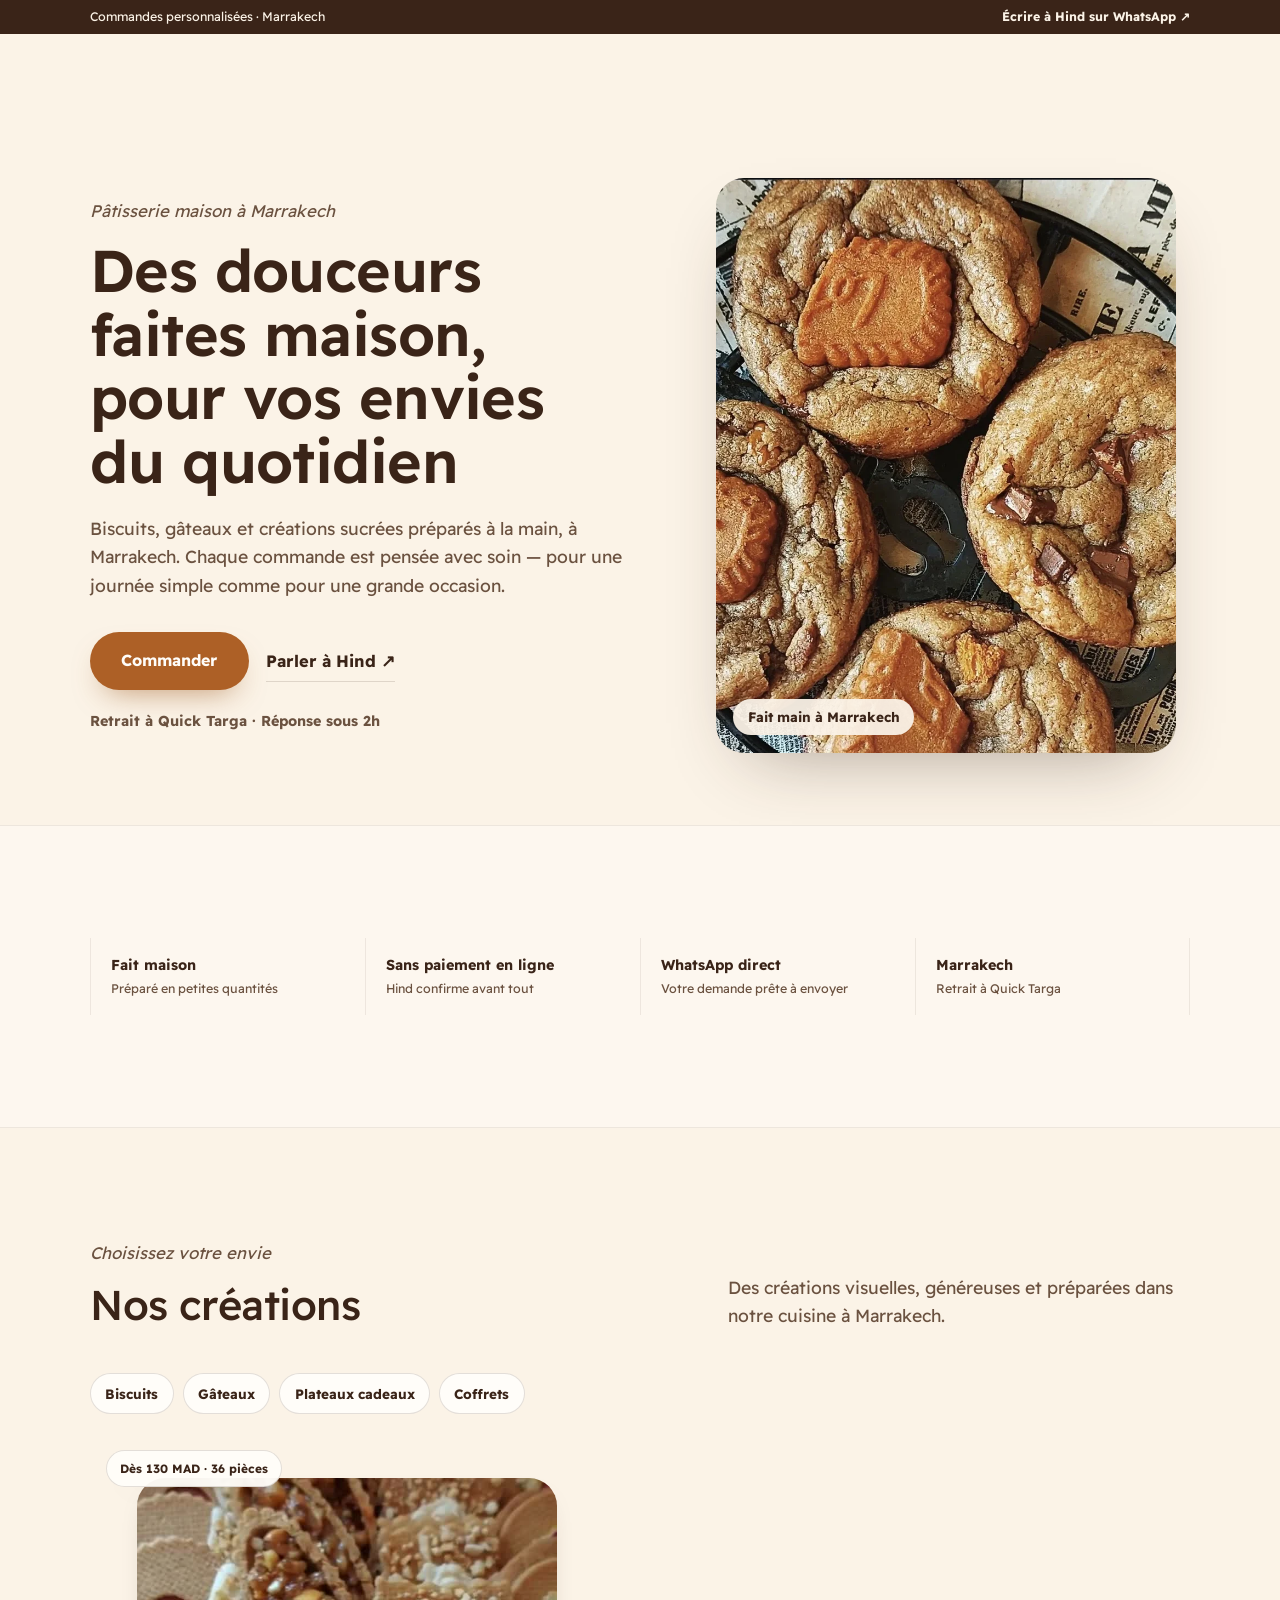
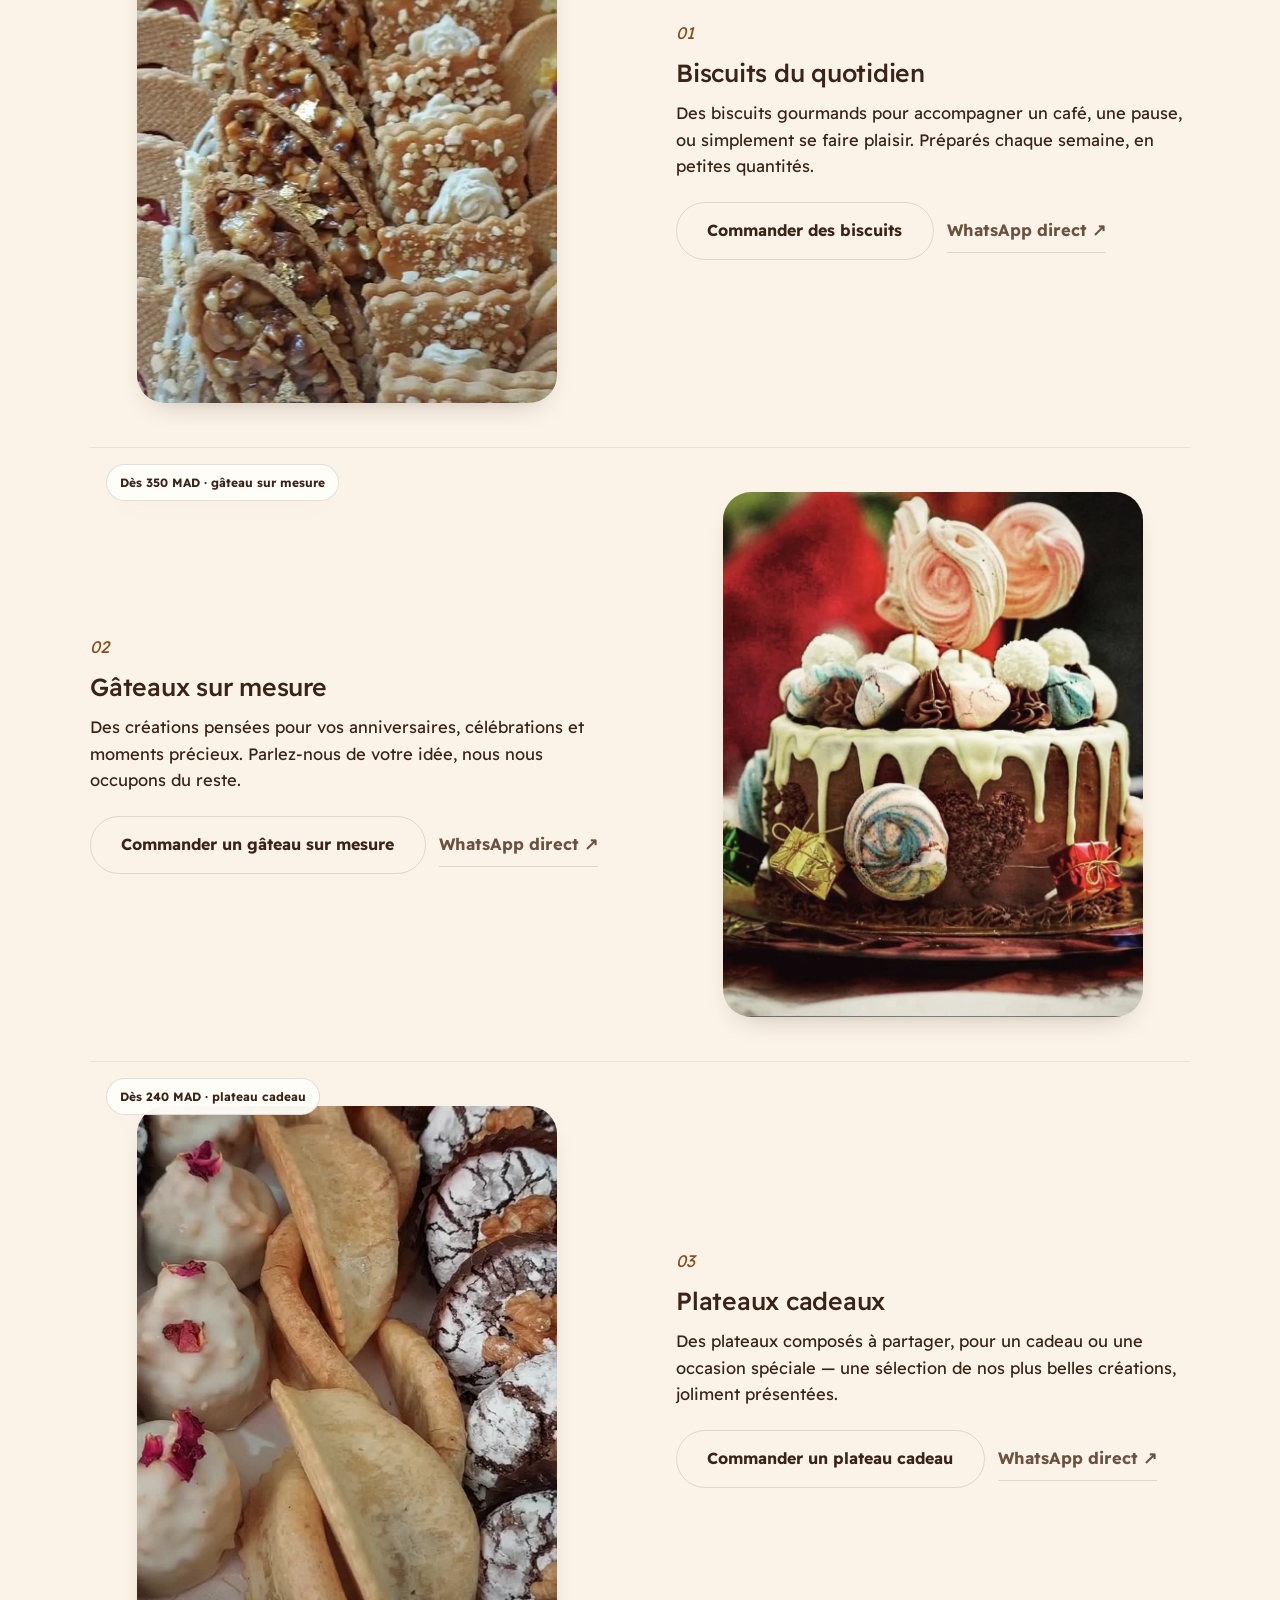
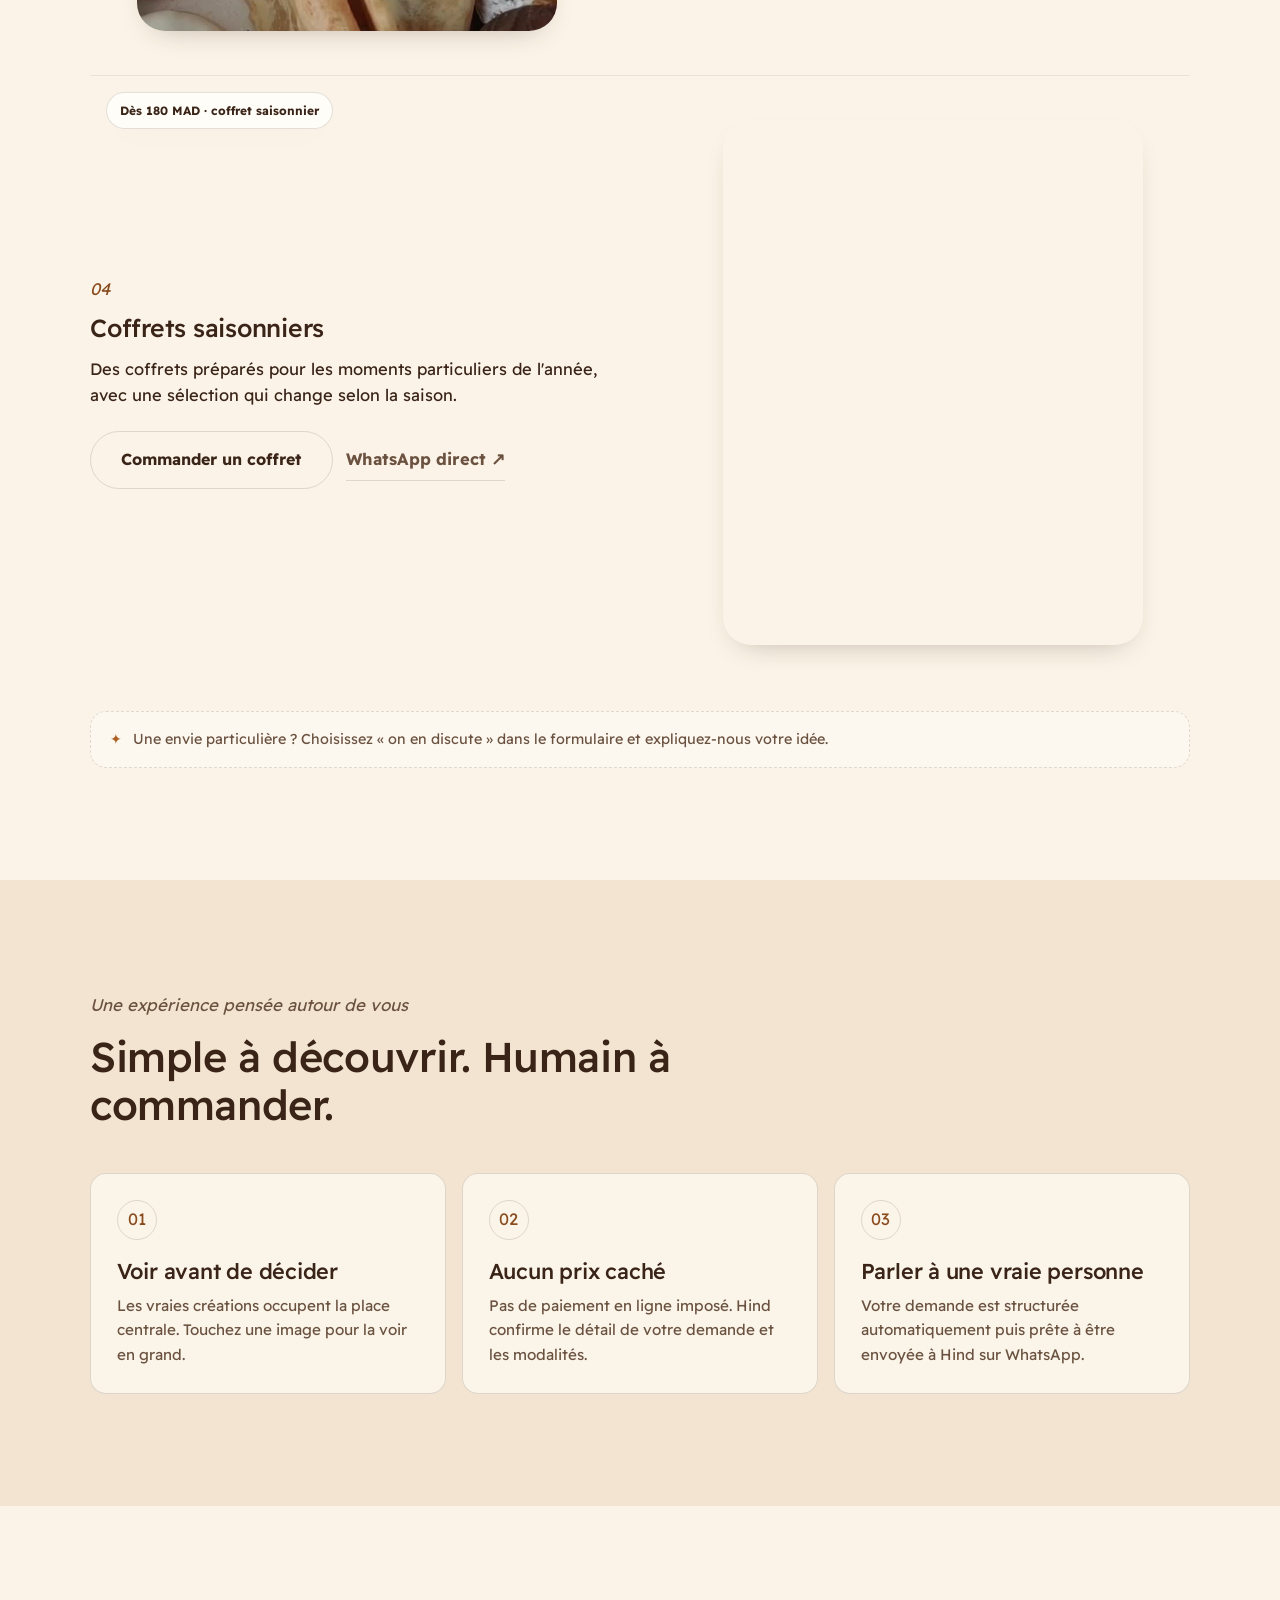
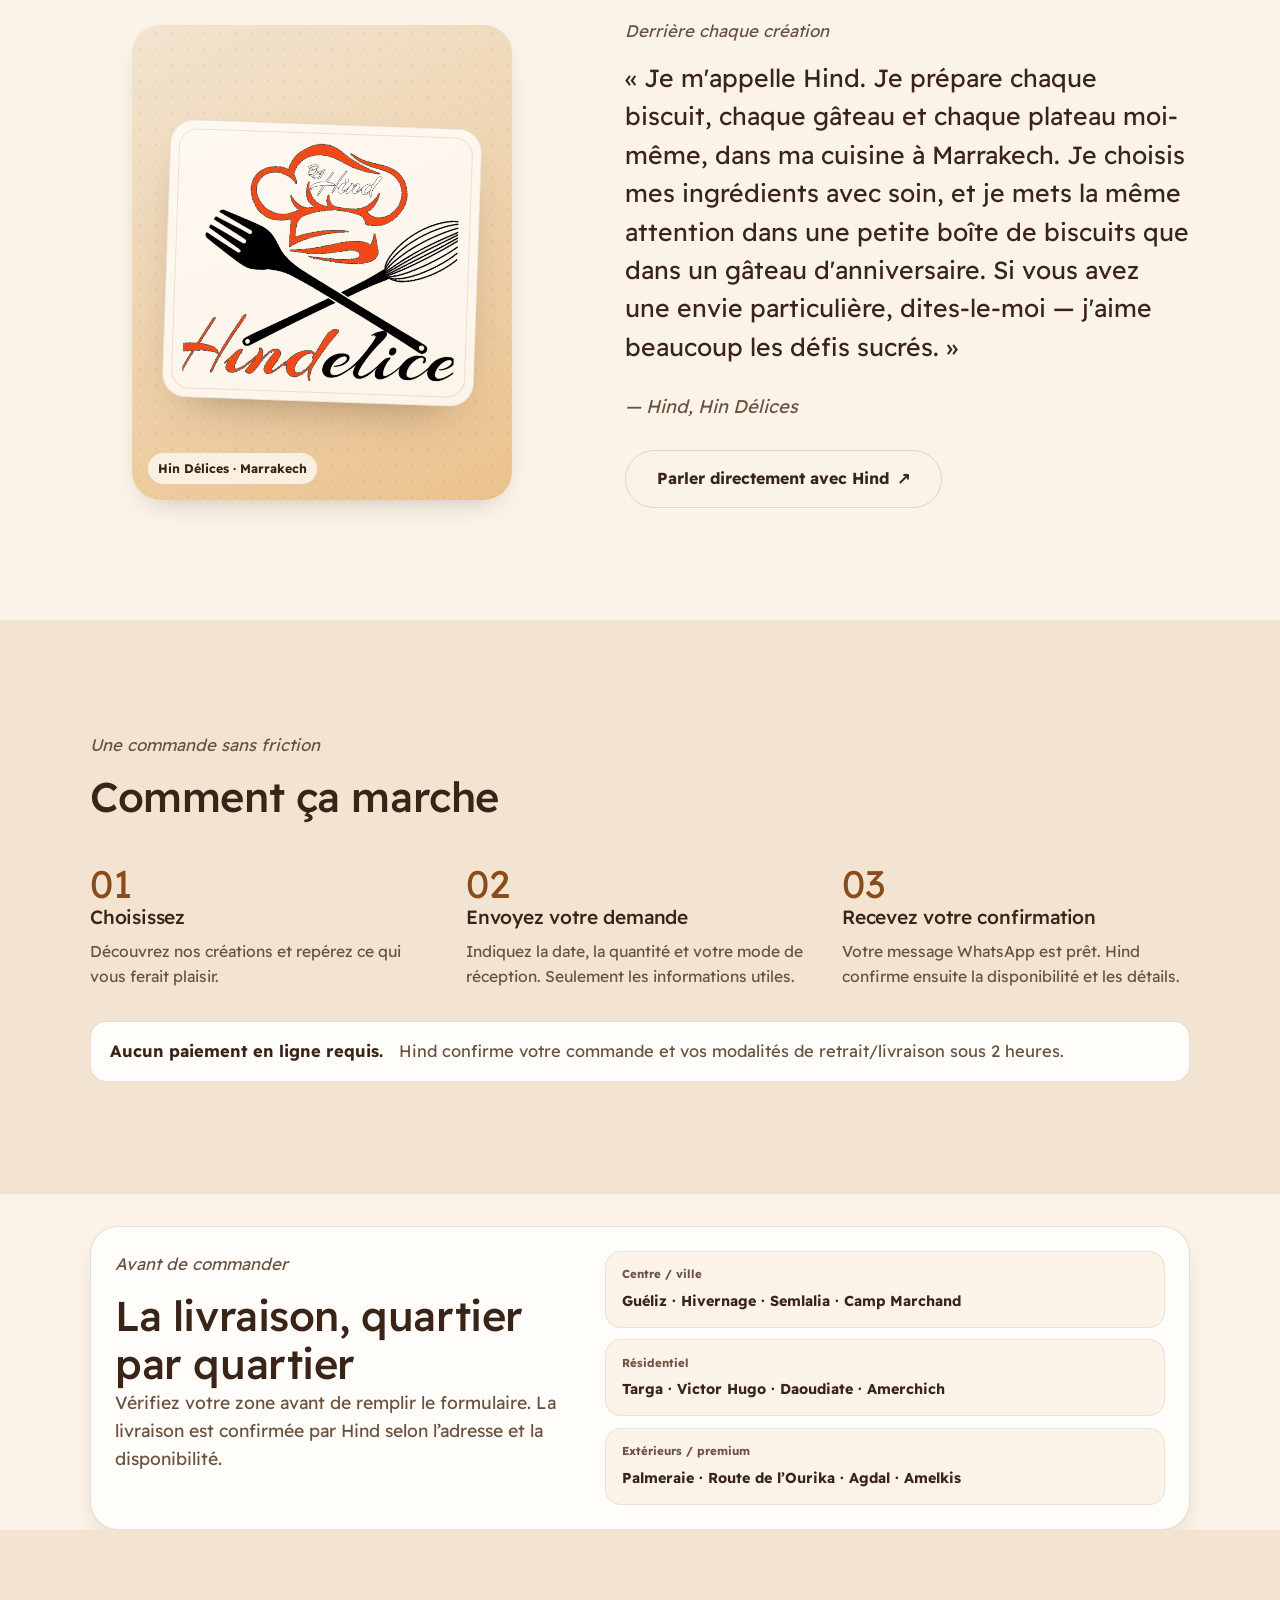
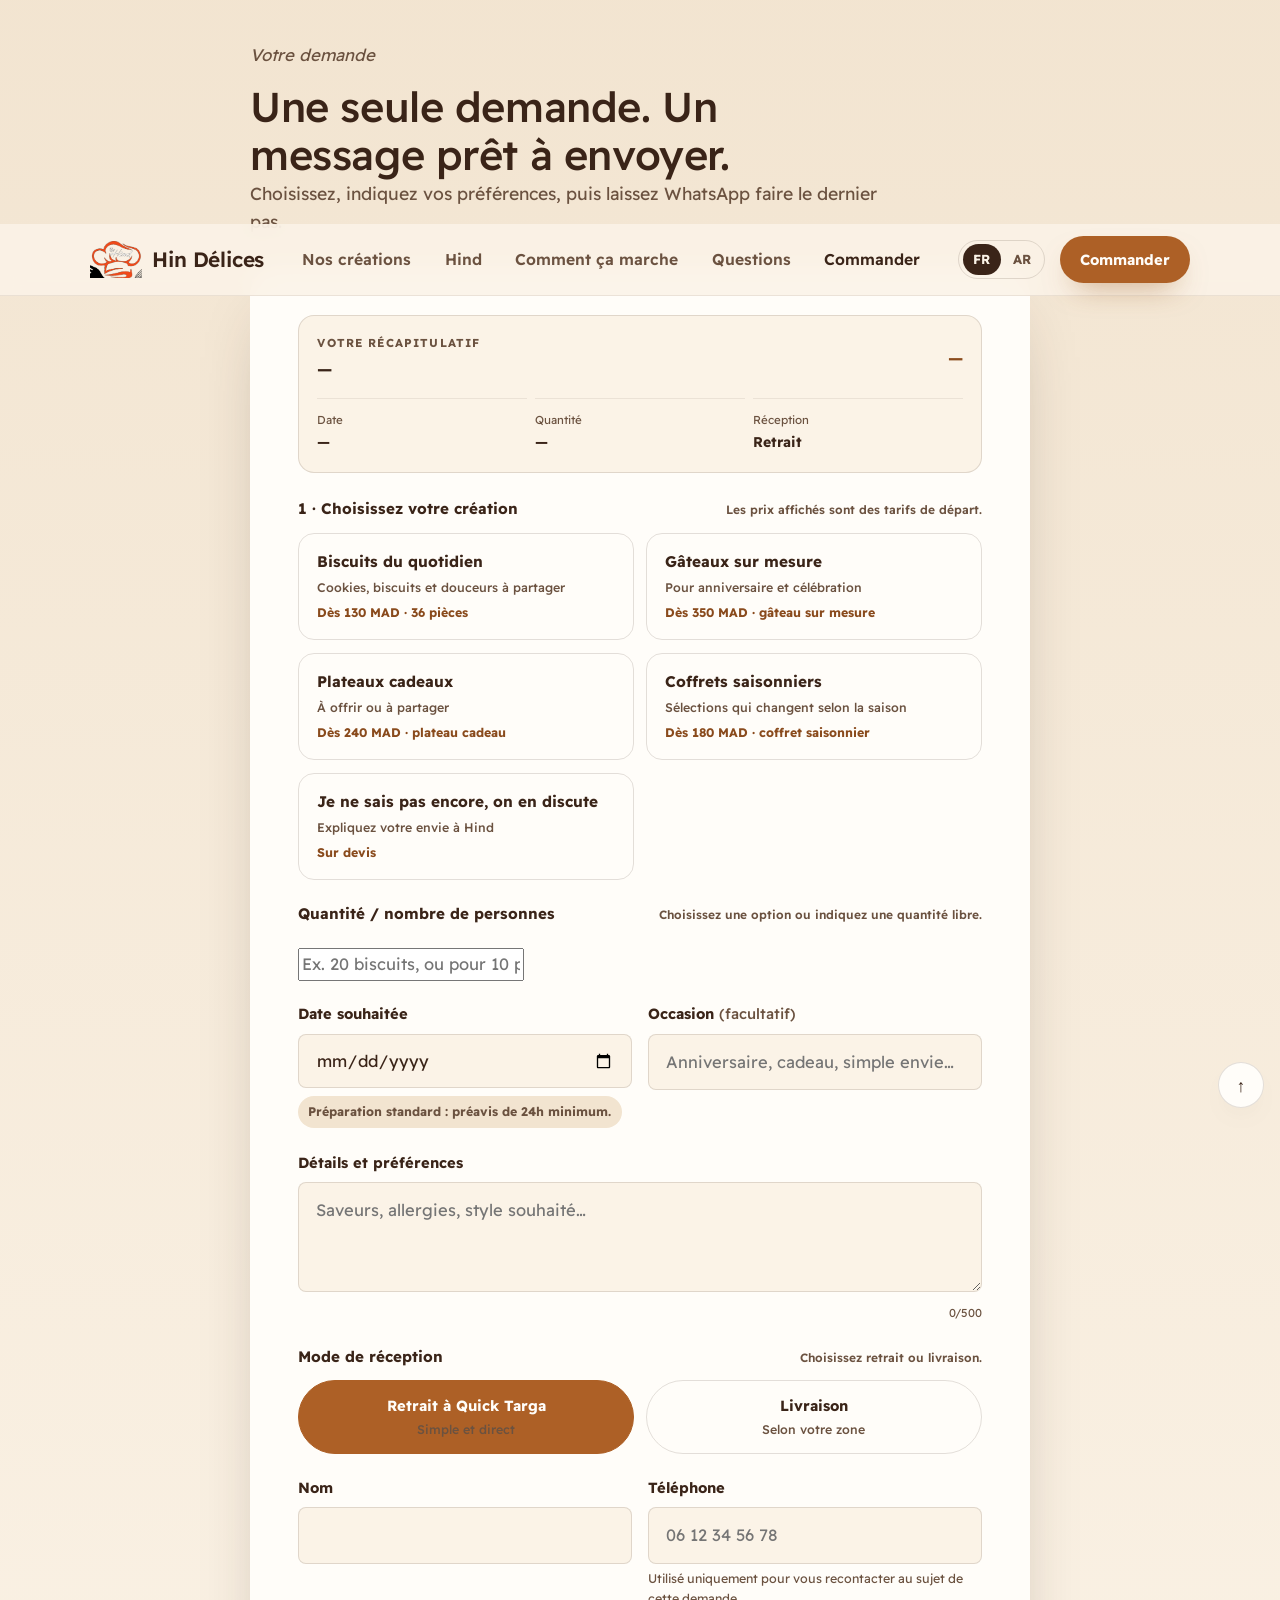
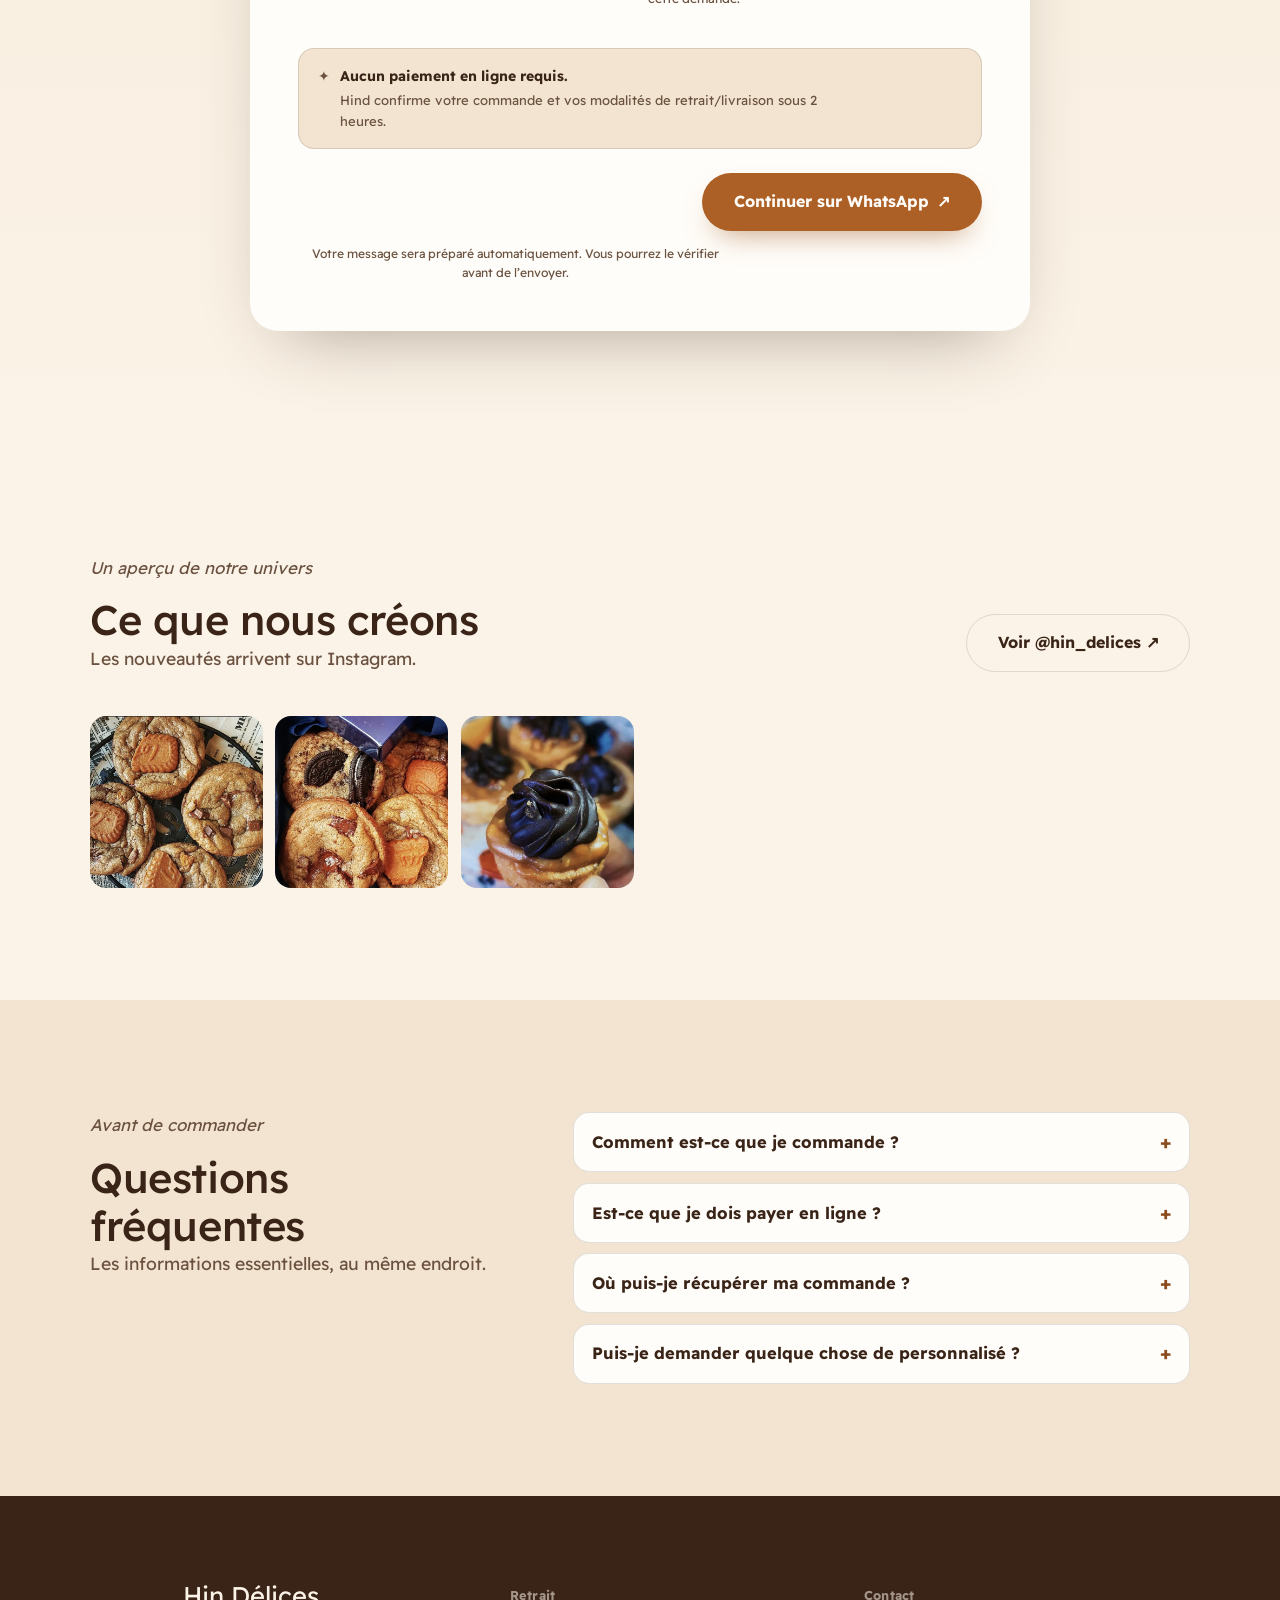
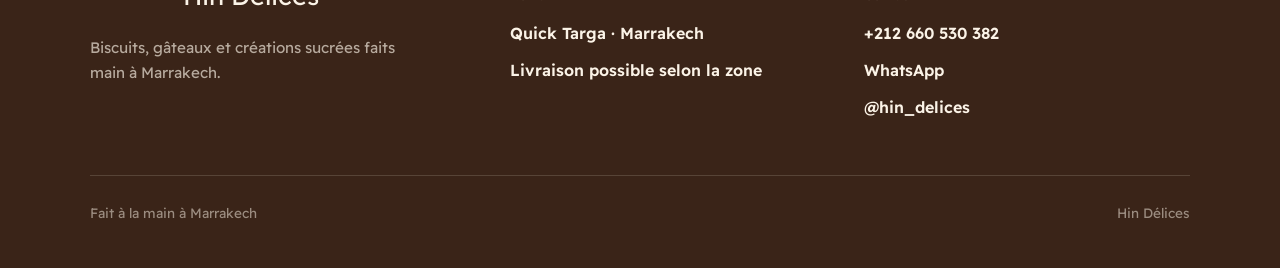
==== commit c178b5d7: "Fix GitHub Pages subpath and resilient WhatsApp entry" ====
--- a/index.html
+++ b/index.html
@@ -1,410 +1,29 @@
-<!DOCTYPE html>
-<html lang="fr" dir="ltr">
+<!doctype html>
+<html lang="fr">
 <head>
-<meta charset="UTF-8">
-<meta name="viewport" content="width=device-width, initial-scale=1, viewport-fit=cover">
+<meta charset="utf-8">
+<meta name="viewport" content="width=device-width, initial-scale=1">
+<meta name="description" content="Biscuits, gâteaux sur mesure et plateaux cadeaux faits maison à Marrakech. Commandez directement avec Hin Délices sur WhatsApp.">
 <title>Hin Délices — Pâtisserie maison à Marrakech</title>
-<meta name="description" content="Biscuits, gâteaux sur mesure et plateaux cadeaux faits maison à Marrakech. Commandez en quelques étapes, puis échangez directement avec Hind sur WhatsApp.">
-<meta name="theme-color" content="#FBF3E7">
-<meta name="color-scheme" content="light">
-<meta name="order-form-endpoint" content="">
-
-<meta property="og:type" content="website">
-<meta property="og:site_name" content="Hin Délices">
-<meta property="og:title" content="Hin Délices — Pâtisserie maison à Marrakech">
-<meta property="og:description" content="Des créations faites main à Marrakech. Commandez en quelques étapes et confirmez avec Hind sur WhatsApp.">
-<meta property="og:image" content="images/hero-cookies.jpg">
-<meta property="og:locale" content="fr_FR">
-<meta name="twitter:card" content="summary_large_image">
-
-<link rel="icon" type="image/png" href="images/hind-delices-mark.png">
-<link rel="apple-touch-icon" href="images/hind-delices-mark.png">
-<link rel="preconnect" href="https://fonts.googleapis.com">
-<link rel="preconnect" href="https://fonts.gstatic.com" crossorigin>
-<link rel="stylesheet" href="https://fonts.googleapis.com/css2?family=Readex+Pro:wght@400;500;600;700&display=swap">
-<link rel="stylesheet" href="styles.css">
-
-<script type="application/ld+json">
-{
-  "@context":"https://schema.org",
-  "@type":"Bakery",
-  "name":"Hin Délices",
-  "image":"images/hero-cookies.jpg",
-  "telephone":"+212660530382",
-  "address":{"@type":"PostalAddress","addressLocality":"Marrakech","addressCountry":"MA"},
-  "servesCuisine":"Pâtisserie marocaine et française",
-  "sameAs":["https://www.instagram.com/hin_delices"]
-}
-</script>
 </head>
 <body>
-<a href="#main" class="skip-link" data-i18n="skipLink">Aller au contenu</a>
-
-<div class="topbar" role="region" aria-label="Informations importantes">
-  <div class="container topbar-inner">
-    <span data-i18n="topbarText">Commandes personnalisées · Marrakech</span>
-    <a href="https://wa.me/212660530382" target="_blank" rel="noopener noreferrer" data-i18n="topbarCta">Écrire à Hind sur WhatsApp ↗</a>
-  </div>
-</div>
-
-<header class="site-header">
-  <div class="container header-inner">
-    <a href="#home" class="logo" aria-label="Hin Délices — retour à l'accueil">
-      <picture class="logo-mark">
-        <source srcset="images/hind-delices-mark.webp" type="image/webp">
-        <img src="images/hind-delices-mark.png" alt="" width="78" height="54" decoding="async">
-      </picture>
-      <span class="logo-name">Hin Délices</span>
-    </a>
-
-    <nav class="nav-primary" id="primaryNav" aria-label="Navigation principale">
-      <a href="#menu" data-i18n="navMenu">Nos créations</a>
-      <a href="#hind" data-i18n="navHind">Hind</a>
-      <a href="#how" data-i18n="navHow">Comment ça marche</a>
-      <a href="#faq" data-i18n="navFaq">Questions</a>
-      <a href="#order" data-i18n="navOrder">Commander</a>
-    </nav>
-
-    <div class="header-actions">
-      <div class="lang-switch" role="group" aria-label="Langue / Language">
-        <button type="button" id="langFr" aria-pressed="true">FR</button>
-        <button type="button" id="langAr" aria-pressed="false">AR</button>
-      </div>
-      <a href="#order" class="btn btn-primary btn-sm header-order" data-i18n="navOrder">Commander</a>
-      <button type="button" class="menu-toggle" id="menuToggle" aria-expanded="false" aria-controls="primaryNav" aria-label="Ouvrir le menu">
-        <span></span><span></span><span></span>
-      </button>
-    </div>
-  </div>
-</header>
-
-<main id="main">
-
-  <section class="hero" id="home">
-    <div class="container hero-grid">
-      <div class="hero-copy">
-        <p class="eyebrow hero-fade d1" data-i18n="heroEyebrow">Pâtisserie maison à Marrakech</p>
-        <h1 class="hero-fade d2" data-i18n="heroTitle">Des douceurs faites maison, pour vos envies du quotidien</h1>
-        <p class="lede hero-fade d2" data-i18n="heroBody">Biscuits, gâteaux et créations sucrées préparés à la main, à Marrakech. Chaque commande est pensée avec soin — pour une journée simple comme pour une grande occasion.</p>
-        <div class="hero-cta-row hero-fade d3">
-          <a href="#order" class="btn btn-primary btn-large" data-i18n="heroCta">Commander</a>
-          <a class="text-link" href="https://wa.me/212660530382" target="_blank" rel="noopener noreferrer">
-            <span data-i18n="heroWhatsApp">Parler à Hind</span> <span aria-hidden="true">↗</span>
-          </a>
-        </div>
-        <p class="hero-meta hero-fade d3" data-i18n="heroMeta">Retrait à Quick Targa · Réponse sous 2h</p>
-      </div>
-
-      <div class="hero-media hero-fade d3">
-        <div class="frame image-hover-target">
-          <picture>
-            <source srcset="images/hero-cookies.webp" type="image/webp">
-            <img src="images/hero-cookies.jpg" alt="Assortiment de cookies et biscuits faits maison sur un plateau" loading="eager" fetchpriority="high" decoding="async" width="839" height="1049">
-          </picture>
-          <button type="button" class="image-expand" data-lightbox="images/hero-cookies.jpg" aria-label="Voir les biscuits en grand"><span aria-hidden="true">⌕</span></button>
-        </div>
-        <span class="tag" data-i18n="heroTag">Fait main à Marrakech</span>
-      </div>
-    </div>
-  </section>
-
-  <section class="trust-strip" aria-label="Engagements Hin Délices">
-    <div class="container trust-grid">
-      <div class="trust-item"><strong data-i18n="trust1Title">Fait maison</strong><span data-i18n="trust1Body">Préparé en petites quantités</span></div>
-      <div class="trust-item"><strong data-i18n="trust2Title">Sans paiement en ligne</strong><span data-i18n="trust2Body">Hind confirme avant tout</span></div>
-      <div class="trust-item"><strong data-i18n="trust3Title">WhatsApp direct</strong><span data-i18n="trust3Body">Votre demande prête à envoyer</span></div>
-      <div class="trust-item"><strong data-i18n="trust4Title">Marrakech</strong><span data-i18n="trust4Body">Retrait à Quick Targa</span></div>
-    </div>
-  </section>
-
-  <section id="menu">
-    <div class="container">
-      <div class="section-head section-head-with-kicker">
-        <div>
-          <p class="eyebrow" data-i18n="menuKicker">Choisissez votre envie</p>
-          <h2 data-i18n="menuTitle">Nos créations</h2>
-        </div>
-        <p class="lede" data-i18n="menuSubtitle">Des créations visuelles, généreuses et préparées dans notre cuisine à Marrakech.</p>
-      </div>
-
-      <div class="jump-pills" aria-label="Accès rapide aux catégories">
-        <a href="#cat-biscuits" data-i18n="jumpBiscuits">Biscuits</a>
-        <a href="#cat-gateaux" data-i18n="jumpGateaux">Gâteaux</a>
-        <a href="#cat-plateaux" data-i18n="jumpPlateaux">Plateaux cadeaux</a>
-        <a href="#cat-coffrets" data-i18n="jumpCoffrets">Coffrets</a>
-      </div>
-
-      <div class="menu-list">
-        <article class="menu-row" id="cat-biscuits">
-          <span class="price-badge" data-i18n="cat1Price">Dès 130 MAD · 36 pièces</span>
-          <div class="menu-row-media media-hover-target">
-            <video class="ux-video menu-video" data-autoplay-on-view muted playsinline loop preload="none" poster="images/video-hero-poster.jpg" aria-label="Aperçu vidéo des biscuits et douceurs Hin Délices" data-i18n-aria="videoPlayLabel">
-              <source src="videos/plateaux-preview.mp4" type="video/mp4">
-              <img src="images/cat-biscuits.jpg" alt="Assortiment de cookies et biscuits maison présenté dans un coffret" width="900" height="1125">
-            </video>
-            <button type="button" class="media-expand" data-lightbox-type="video" data-lightbox-video="videos/plateaux-preview.mp4" data-lightbox-poster="images/video-hero-poster.jpg" aria-label="Voir les biscuits en vidéo" data-i18n-aria="videoOpenLabel"><span aria-hidden="true">▶</span></button>
-          </div>
-          <div class="menu-row-copy">
-            <span class="index">01</span>
-            <h3 data-i18n="cat1Title">Biscuits du quotidien</h3>
-            <p data-i18n="cat1Body">Des biscuits gourmands pour accompagner un café, une pause, ou simplement se faire plaisir. Préparés chaque semaine, en petites quantités.</p>
-            <div class="menu-cta-row"><button type="button" class="btn btn-ghost order-trigger" data-category="Biscuits du quotidien" data-i18n="cat1Cta">Commander des biscuits</button><a class="menu-chat-link" href="https://wa.me/212660530382" target="_blank" rel="noopener noreferrer" data-i18n="quickWhatsApp">WhatsApp direct ↗</a></div>
-          </div>
-        </article>
-
-        <article class="menu-row flip" id="cat-gateaux">
-          <span class="price-badge" data-i18n="cat2Price">Dès 350 MAD · gâteau sur mesure</span>
-          <div class="menu-row-media image-hover-target">
-            <button type="button" class="image-expand" data-lightbox="images/cat-gateau.jpg" aria-label="Voir le gâteau en grand"><span aria-hidden="true">⌕</span></button>
-            <picture><source srcset="images/cat-gateau.webp" type="image/webp"><img src="images/cat-gateau.jpg" alt="Gâteau maison décoré pour une occasion spéciale" loading="lazy" decoding="async" width="900" height="1125"></picture>
-          </div>
-          <div class="menu-row-copy">
-            <span class="index">02</span>
-            <h3 data-i18n="cat2Title">Gâteaux sur mesure</h3>
-            <p data-i18n="cat2Body">Des créations pensées pour vos anniversaires, célébrations et moments précieux. Parlez-nous de votre idée, nous nous occupons du reste.</p>
-            <div class="menu-cta-row"><button type="button" class="btn btn-ghost order-trigger" data-category="Gâteaux sur mesure" data-i18n="cat2Cta">Commander un gâteau sur mesure</button><a class="menu-chat-link" href="https://wa.me/212660530382" target="_blank" rel="noopener noreferrer" data-i18n="quickWhatsApp">WhatsApp direct ↗</a></div>
-          </div>
-        </article>
-
-        <article class="menu-row" id="cat-plateaux">
-          <span class="price-badge" data-i18n="cat3Price">Dès 240 MAD · plateau cadeau</span>
-          <div class="menu-row-media media-hover-target">
-            <video class="ux-video menu-video" data-autoplay-on-view muted playsinline loop preload="none" poster="images/video-biscuits-poster.jpg" aria-label="Aperçu vidéo d'un assortiment de biscuits pour offrir" data-i18n-aria="videoPlayLabel">
-              <source src="videos/biscuits-preview.mp4" type="video/mp4">
-              <img src="images/cat-plateau.jpg" alt="Coffret de biscuits maison assortis, prêt à offrir" width="900" height="1125">
-            </video>
-            <button type="button" class="media-expand" data-lightbox-type="video" data-lightbox-video="videos/biscuits-preview.mp4" data-lightbox-poster="images/video-biscuits-poster.jpg" aria-label="Voir le plateau en vidéo" data-i18n-aria="videoOpenLabel"><span aria-hidden="true">▶</span></button>
-          </div>
-          <div class="menu-row-copy">
-            <span class="index">03</span>
-            <h3 data-i18n="cat3Title">Plateaux cadeaux</h3>
-            <p data-i18n="cat3Body">Des plateaux composés à partager, pour un cadeau ou une occasion spéciale — une sélection de nos plus belles créations, joliment présentées.</p>
-            <div class="menu-cta-row"><button type="button" class="btn btn-ghost order-trigger" data-category="Plateaux cadeaux" data-i18n="cat3Cta">Commander un plateau cadeau</button><a class="menu-chat-link" href="https://wa.me/212660530382" target="_blank" rel="noopener noreferrer" data-i18n="quickWhatsApp">WhatsApp direct ↗</a></div>
-          </div>
-        </article>
-
-        <article class="menu-row flip" id="cat-coffrets">
-          <span class="price-badge" data-i18n="cat4Price">Dès 180 MAD · coffret saisonnier</span>
-          <div class="menu-row-media image-hover-target">
-            <button type="button" class="image-expand" data-lightbox="images/cat-brownies.jpg" aria-label="Voir les brownies en grand"><span aria-hidden="true">⌕</span></button>
-            <picture><source srcset="images/cat-brownies.webp" type="image/webp"><img src="images/cat-brownies.jpg" alt="Brownies maison généreux aux noix et morceaux de biscuit" loading="lazy" decoding="async" width="900" height="1125"></picture>
-          </div>
-          <div class="menu-row-copy">
-            <span class="index">04</span>
-            <h3 data-i18n="cat4Title">Coffrets saisonniers</h3>
-            <p data-i18n="cat4Body">Des coffrets préparés pour les moments particuliers de l'année, avec une sélection qui change selon la saison.</p>
-            <div class="menu-cta-row"><button type="button" class="btn btn-ghost order-trigger" data-category="Coffrets saisonniers" data-i18n="cat4Cta">Commander un coffret</button><a class="menu-chat-link" href="https://wa.me/212660530382" target="_blank" rel="noopener noreferrer" data-i18n="quickWhatsApp">WhatsApp direct ↗</a></div>
-          </div>
-        </article>
-      </div>
-
-      <div class="category-note">
-        <span aria-hidden="true">✦</span>
-        <span data-i18n="categoryNote">Une envie particulière ? Choisissez « on en discute » dans le formulaire et expliquez-nous votre idée.</span>
-      </div>
-    </div>
-  </section>
-
-  <section class="values-section bg-deep">
-    <div class="container">
-      <div class="section-head">
-        <p class="eyebrow" data-i18n="valuesKicker">Une expérience pensée autour de vous</p>
-        <h2 data-i18n="valuesTitle">Simple à découvrir. Humain à commander.</h2>
-      </div>
-      <div class="values-grid">
-        <article class="value-card"><span class="value-icon" aria-hidden="true">01</span><h3 data-i18n="value1Title">Voir avant de décider</h3><p data-i18n="value1Body">Les vraies créations occupent la place centrale. Touchez une image pour la voir en grand.</p></article>
-        <article class="value-card"><span class="value-icon" aria-hidden="true">02</span><h3 data-i18n="value2Title">Aucun prix caché</h3><p data-i18n="value2Body">Pas de paiement en ligne imposé. Hind confirme le détail de votre demande et les modalités.</p></article>
-        <article class="value-card"><span class="value-icon" aria-hidden="true">03</span><h3 data-i18n="value3Title">Parler à une vraie personne</h3><p data-i18n="value3Body">Votre demande est structurée automatiquement puis prête à être envoyée à Hind sur WhatsApp.</p></article>
-      </div>
-    </div>
-  </section>
-
-  <section id="hind">
-    <div class="container">
-      <div class="hind-grid">
-        <div class="hind-portrait" aria-hidden="true">
-          <div class="hind-logo-plaque"><picture><source srcset="images/hind-delices-logo.webp" type="image/webp"><img src="images/hind-delices-logo.png" alt="" width="420" height="368" loading="lazy" decoding="async"></picture></div>
-          <span class="portrait-caption">Hin Délices · Marrakech</span>
-        </div>
-        <div class="hind-copy">
-          <p class="eyebrow" data-i18n="hindEyebrow">Derrière chaque création</p>
-          <blockquote data-i18n="hindBody">« Je m'appelle Hind. Je prépare chaque biscuit, chaque gâteau et chaque plateau moi-même, dans ma cuisine à Marrakech. Je choisis mes ingrédients avec soin, et je mets la même attention dans une petite boîte de biscuits que dans un gâteau d'anniversaire. Si vous avez une envie particulière, dites-le-moi — j'aime beaucoup les défis sucrés. »</blockquote>
-          <p class="hind-sign" data-i18n="hindSign">— Hind, Hin Délices</p>
-          <div class="hind-actions">
-            <a class="btn btn-ghost" href="https://wa.me/212660530382" target="_blank" rel="noopener noreferrer"><span data-i18n="hindCta">Parler directement avec Hind</span> ↗</a>
-          </div>
-        </div>
-      </div>
-    </div>
-  </section>
-
-  <section id="how" class="bg-deep">
-    <div class="container">
-      <div class="section-head">
-        <p class="eyebrow" data-i18n="howKicker">Une commande sans friction</p>
-        <h2 data-i18n="howTitle">Comment ça marche</h2>
-      </div>
-      <div class="steps">
-        <div class="step"><span class="step-num">01</span><h3 data-i18n="how1Title">Choisissez</h3><p data-i18n="how1Body">Découvrez nos créations et repérez ce qui vous ferait plaisir.</p></div>
-        <div class="step"><span class="step-num">02</span><h3 data-i18n="how2Title">Envoyez votre demande</h3><p data-i18n="how2Body">Indiquez la date, la quantité et votre mode de réception. Seulement les informations utiles.</p></div>
-        <div class="step"><span class="step-num">03</span><h3 data-i18n="how3Title">Recevez votre confirmation</h3><p data-i18n="how3Body">Votre message WhatsApp est prêt. Hind confirme ensuite la disponibilité et les détails.</p></div>
-      </div>
-      <div class="how-reassurance"><strong data-i18n="reassureShort">Aucun paiement en ligne requis.</strong><span data-i18n="reassureLong">Hind confirme votre commande et vos modalités de retrait/livraison sous 2 heures.</span></div>
-    </div>
-  </section>
-
-
-  <section class="delivery-zones-section" id="zones">
-    <div class="container">
-      <div class="delivery-zones-card">
-        <div>
-          <p class="eyebrow" data-i18n="zonesKicker">Avant de commander</p>
-          <h2 data-i18n="zonesTitle">La livraison, quartier par quartier</h2>
-          <p class="lede" data-i18n="zonesSubtitle">Vérifiez votre zone avant de remplir le formulaire. La livraison est confirmée par Hind selon l’adresse et la disponibilité.</p>
-        </div>
-        <div class="zone-groups">
-          <div class="zone-group"><span data-i18n="zoneCentral">Centre / ville</span><strong>Guéliz · Hivernage · Semlalia · Camp Marchand</strong></div>
-          <div class="zone-group"><span data-i18n="zoneResidential">Résidentiel</span><strong>Targa · Victor Hugo · Daoudiate · Amerchich</strong></div>
-          <div class="zone-group"><span data-i18n="zoneOutskirts">Extérieurs / premium</span><strong>Palmeraie · Route de l’Ourika · Agdal · Amelkis</strong></div>
-        </div>
-      </div>
-    </div>
-  </section>
-
-  <section id="order" class="order-section">
-    <div class="container">
-      <div class="order-wrap order-wrap-single">
-        <div class="section-head order-section-head">
-          <p class="eyebrow" data-i18n="orderKicker">Votre demande</p>
-          <h2 data-i18n="orderTitleSingle">Une seule demande. Un message prêt à envoyer.</h2>
-          <p class="lede" data-i18n="orderSubtitleSingle">Choisissez, indiquez vos préférences, puis laissez WhatsApp faire le dernier pas.</p>
-        </div>
-        <div class="order-card">
-          <form id="orderForm" novalidate>
-            <fieldset class="form-step active single-order-step" data-step="1">
-              <legend class="visually-hidden">Votre demande Hin Délices</legend>
-              <div class="summary-card summary-card-inline" id="orderSummary" aria-label="Récapitulatif de la demande" aria-live="polite">
-                <div class="summary-top"><div><p class="summary-kicker" data-i18n="summaryKicker">Votre récapitulatif</p><strong id="summaryCategory">—</strong></div><span class="summary-price" id="summaryPrice">—</span></div>
-                <dl class="summary-list"><div><dt data-i18n="summaryDate">Date</dt><dd id="summaryDate">—</dd></div><div><dt data-i18n="summaryQty">Quantité</dt><dd id="summaryQty">—</dd></div><div><dt data-i18n="summaryMode">Réception</dt><dd id="summaryMode">—</dd></div></dl>
-              </div>
-
-              <div class="field-block">
-                <div class="field-heading"><label data-i18n="fieldCategoryLabel">1 · Choisissez votre création</label><span class="field-heading-note" data-i18n="fieldCategoryNote">Les prix affichés sont des tarifs de départ.</span></div>
-                <div class="cat-grid" role="radiogroup" aria-required="true" aria-label="Catégorie">
-                  <label class="cat-option"><input type="radio" name="categorie" value="Biscuits du quotidien" required><span><b data-i18n="cat1Title">Biscuits du quotidien</b><small data-i18n="cat1Mini">Cookies, biscuits et douceurs à partager</small><em data-i18n="cat1Price">Dès 130 MAD · 36 pièces</em></span></label>
-                  <label class="cat-option"><input type="radio" name="categorie" value="Gâteaux sur mesure"><span><b data-i18n="cat2Title">Gâteaux sur mesure</b><small data-i18n="cat2Mini">Pour anniversaire et célébration</small><em data-i18n="cat2Price">Dès 350 MAD · gâteau sur mesure</em></span></label>
-                  <label class="cat-option"><input type="radio" name="categorie" value="Plateaux cadeaux"><span><b data-i18n="cat3Title">Plateaux cadeaux</b><small data-i18n="cat3Mini">À offrir ou à partager</small><em data-i18n="cat3Price">Dès 240 MAD · plateau cadeau</em></span></label>
-                  <label class="cat-option"><input type="radio" name="categorie" value="Coffrets saisonniers"><span><b data-i18n="cat4Title">Coffrets saisonniers</b><small data-i18n="cat4Mini">Sélections qui changent selon la saison</small><em data-i18n="cat4Price">Dès 180 MAD · coffret saisonnier</em></span></label>
-                  <label class="cat-option cat-option-wide"><input type="radio" name="categorie" value="À discuter"><span><b data-i18n="catUnsure">Je ne sais pas encore, on en discute</b><small data-i18n="catUnsureMini">Expliquez votre envie à Hind</small><em data-i18n="priceQuote">Sur devis</em></span></label>
-                </div>
-              </div>
-
-              <div class="field-block">
-                <div class="field-heading"><label for="quantite" data-i18n="fieldQty">2 · Quantité / format</label><span class="field-heading-note" data-i18n="fieldQtyNote">Choisissez une option ou indiquez une quantité libre.</span></div>
-                <div class="quantity-chips" id="quantityChips" role="group" aria-label="Quantité rapide">
-                  <button type="button" class="quantity-chip" data-quantity="36 biscuits sablés" data-price="130 MAD" data-i18n="qty36">36 pièces</button>
-                  <button type="button" class="quantity-chip" data-quantity="Sur mesure" data-price="Sur devis" data-i18n="qtyCustom">Sur mesure</button>
-                </div>
-                <input type="text" id="quantite" name="quantite" required inputmode="numeric" autocomplete="off" data-i18n-placeholder="fieldQtyPh" placeholder="Ex. 20 biscuits, ou pour 10 personnes">
-              </div>
-
-              <div class="order-fields-grid">
-                <div class="field"><label for="dateSouhaitee" data-i18n="fieldDate">3 · Date souhaitée</label><input type="date" id="dateSouhaitee" name="date" required autocomplete="off" aria-describedby="dateHint"><span class="field-help" id="dateHint" data-i18n="dateHelpStandard">Préparation standard : préavis de 24h minimum.</span></div>
-                <div class="field"><label for="occasion"><span data-i18n="fieldOccasion">Occasion</span> <span class="optional" data-i18n="optional">(facultatif)</span></label><input type="text" id="occasion" name="occasion" maxlength="120" data-i18n-placeholder="fieldOccasionPh" placeholder="Anniversaire, cadeau, simple envie…"></div>
-              </div>
-
-              <div class="field"><label for="details" data-i18n="fieldDetails">Détails et préférences</label><textarea id="details" name="details" maxlength="500" data-i18n-placeholder="fieldDetailsPh" placeholder="Saveurs, allergies, style souhaité…"></textarea><span class="field-counter" id="detailsCounter">0/500</span></div>
-
-              <div class="field-block logistics-block">
-                <div class="field-heading"><label data-i18n="fieldFulfillment">4 · Mode de réception</label><span class="field-heading-note" data-i18n="deliveryHintShort">Choisissez retrait ou livraison.</span></div>
-                <div class="choice-grid" id="mode" role="radiogroup" aria-labelledby="fulfillmentLabel">
-                  <label class="radio-pill"><input type="radio" name="mode" value="Retrait" checked><span><b data-i18n="fulfillmentPickup">Retrait à Quick Targa</b><small data-i18n="pickupMini">Simple et direct</small></span></label>
-                  <label class="radio-pill"><input type="radio" name="mode" value="Livraison"><span><b data-i18n="fulfillmentDelivery">Livraison</b><small data-i18n="deliveryMini">Selon votre zone</small></span></label>
-                </div>
-                <span id="fulfillmentLabel" class="visually-hidden" data-i18n="fieldFulfillment">Mode de réception</span>
-                <div class="field delivery-zone-field" id="deliveryExtra">
-                  <label for="quartier" data-i18n="fieldNeighborhood">Quartier / zone</label>
-                  <select id="quartier" name="quartier" aria-describedby="deliveryHint">
-                    <option value="" data-i18n="zonePlaceholder">Choisir une zone</option>
-                    <optgroup label="Centre / ville" data-i18n-label="zoneCentral"><option>Guéliz</option><option>Hivernage</option><option>Semlalia</option><option>Camp Marchand</option></optgroup>
-                    <optgroup label="Résidentiel" data-i18n-label="zoneResidential"><option>Targa</option><option>Victor Hugo</option><option>Daoudiate</option><option>Amerchich</option></optgroup>
-                    <optgroup label="Extérieurs / premium" data-i18n-label="zoneOutskirts"><option>Palmeraie</option><option>Route de l’Ourika</option><option>Agdal</option><option>Amelkis</option></optgroup>
-                    <option value="Autre" data-i18n="zoneOther">Autre zone</option>
-                  </select>
-                  <span class="hint" id="deliveryHint" data-i18n="deliveryHint">Livraison possible selon la zone — cette précision nous permet de vérifier si c'est possible.</span>
-                </div>
-              </div>
-
-              <div class="order-fields-grid contact-grid">
-                <div class="field"><label for="nom" data-i18n="fieldName">Nom</label><input type="text" id="nom" name="nom" autocomplete="name" required maxlength="100"></div>
-                <div class="field"><label for="telephone" data-i18n="fieldPhone">Téléphone</label><input type="tel" id="telephone" name="telephone" autocomplete="tel" inputmode="tel" required maxlength="20" data-i18n-placeholder="fieldPhonePh" placeholder="06 12 34 56 78"><span class="field-help" data-i18n="phoneHelp">Utilisé uniquement pour vous recontacter au sujet de cette demande.</span></div>
-              </div>
-
-              <div class="reassure reassure-strong"><span aria-hidden="true">✦</span><div><strong data-i18n="reassureShort">Aucun paiement en ligne requis.</strong><p data-i18n="reassureLong">Hind confirme votre commande et vos modalités de retrait/livraison sous 2 heures.</p></div></div>
-              <div class="form-actions single-submit-row"><button type="submit" class="btn btn-primary btn-submit" id="submitBtn"><span data-i18n="btnSubmit">Continuer sur WhatsApp</span><span aria-hidden="true">↗</span></button></div>
-              <p class="form-msg" id="err1" role="alert" aria-live="assertive" tabindex="-1" hidden data-i18n="err1">Merci de compléter les informations demandées.</p>
-              <p class="form-footnote" data-i18n="formFootnote">Votre message sera préparé automatiquement. WhatsApp s’ouvrira avec votre demande prête à vérifier.</p>
-            </fieldset>
-          </form>
-        </div>
-      </div>
-    </div>
-  </section>
-
-  <section id="instagram">
-    <div class="container">
-      <div class="ig-head"><div class="section-head"><p class="eyebrow" data-i18n="igKicker">Un aperçu de notre univers</p><h2 data-i18n="igTitle">Ce que nous créons</h2><p class="lede" data-i18n="igSubtitle">Les nouveautés arrivent sur Instagram.</p></div><a href="https://instagram.com/hin_delices" target="_blank" rel="noopener noreferrer" class="btn btn-ghost" data-i18n="igCta">Voir @hin_delices ↗</a></div>
-      <div class="ig-grid">
-        <button class="ig-item" type="button" data-lightbox="images/ig-photo-01.jpg" aria-label="Voir la photo 1"><img src="images/ig-photo-01.jpg" alt="Assortiment de cookies et biscuits maison" loading="lazy" decoding="async" width="640" height="640"></button>
-        <button class="ig-item" type="button" data-lightbox="images/ig-photo-02.jpg" aria-label="Voir la photo 2"><img src="images/ig-photo-02.jpg" alt="Cookies et biscuits maison présentés dans un coffret" loading="lazy" decoding="async" width="640" height="640"></button>
-        <button class="ig-item" type="button" data-lightbox="images/ig-photo-03.jpg" aria-label="Voir la photo 3"><img src="images/ig-photo-03.jpg" alt="Petite création pâtissière garnie de crème chocolatée" loading="lazy" decoding="async" width="640" height="640"></button>
-        <button class="ig-item" type="button" data-lightbox="images/ig-photo-04.jpg" aria-label="Voir la photo 4"><img src="images/ig-photo-04.jpg" alt="Gâteau maison décoré pour une occasion spéciale" loading="lazy" decoding="async" width="640" height="640"></button>
-        <button class="ig-item" type="button" data-lightbox="images/ig-photo-05.jpg" aria-label="Voir la photo 5"><img src="images/ig-photo-05.jpg" alt="Gâteau maison aux amandes et à la crème" loading="lazy" decoding="async" width="640" height="640"></button>
-        <button class="ig-item" type="button" data-lightbox="images/ig-photo-06.jpg" aria-label="Voir la photo 6"><img src="images/ig-photo-06.jpg" alt="Brownies maison aux noix et morceaux de biscuit" loading="lazy" decoding="async" width="640" height="640"></button>
-      </div>
-    </div>
-  </section>
-
-  <section id="faq" class="bg-deep faq-section">
-    <div class="container faq-grid">
-      <div class="section-head"><p class="eyebrow" data-i18n="faqKicker">Avant de commander</p><h2 data-i18n="faqTitle">Questions fréquentes</h2><p class="lede" data-i18n="faqSubtitle">Les informations essentielles, au même endroit.</p></div>
-      <div class="faq-list">
-        <details><summary data-i18n="faq1Q">Comment est-ce que je commande ?</summary><p data-i18n="faq1A">Choisissez une création, renseignez la date et la quantité, puis indiquez vos coordonnées. Votre demande est préparée dans WhatsApp pour que vous puissiez la vérifier avant de l’envoyer.</p></details>
-        <details><summary data-i18n="faq2Q">Est-ce que je dois payer en ligne ?</summary><p data-i18n="faq2A">Non. Aucun paiement en ligne n’est demandé avant la confirmation de votre commande.</p></details>
-        <details><summary data-i18n="faq3Q">Où puis-je récupérer ma commande ?</summary><p data-i18n="faq3A">Le retrait se fait à Quick Targa, Marrakech. La livraison est possible selon la zone indiquée dans le formulaire.</p></details>
-        <details><summary data-i18n="faq4Q">Puis-je demander quelque chose de personnalisé ?</summary><p data-i18n="faq4A">Oui. Choisissez « Je ne sais pas encore, on en discute » et décrivez votre idée dans les détails.</p></details>
-      </div>
-    </div>
-  </section>
-</main>
-
-<footer class="site-footer">
-  <div class="container">
-    <div class="footer-grid">
-      <div><a class="footer-brand" href="#home"><img src="images/hind-delices-mark.png" alt="" width="92" height="64" loading="lazy" decoding="async"><span>Hin Délices</span></a><p class="footer-tag" data-i18n="footerTag">Biscuits, gâteaux et créations sucrées faits main à Marrakech.</p></div>
-      <div class="footer-col"><h4 data-i18n="footerVisitTitle">Retrait</h4><p>Quick Targa · Marrakech</p><p class="footer-note" data-i18n="footerDelivery">Livraison possible selon la zone</p></div>
-      <div class="footer-col"><h4 data-i18n="footerContactTitle">Contact</h4><a href="tel:+212660530382">+212 660 530 382</a><a href="https://wa.me/212660530382" target="_blank" rel="noopener noreferrer">WhatsApp</a><a href="https://instagram.com/hin_delices" target="_blank" rel="noopener noreferrer">@hin_delices</a></div>
-    </div>
-    <div class="footer-bottom"><span data-i18n="footerMade">Fait à la main à Marrakech</span><span>Hin Délices</span></div>
-  </div>
-</footer>
-
-<div class="sticky-cta" id="stickyCta" aria-label="Commande rapide">
-  <div class="sticky-inner">
-    <span class="sticky-copy" data-i18n="stickyBody">Votre commande se fait en quelques étapes.</span>
-    <a href="#order" class="btn btn-primary" data-i18n="heroCta">Commander</a>
-  </div>
-</div>
-<button type="button" class="back-top" id="backTop" aria-label="Retour en haut">↑</button>
-
-<div class="toast" id="toast" role="status" aria-live="polite"></div>
-
-<div class="lightbox" id="lightbox" hidden role="dialog" aria-modal="true" aria-label="Média agrandi">
-  <button type="button" class="lightbox-close" id="lightboxClose" aria-label="Fermer">×</button>
-  <img id="lightboxImage" src="" alt="" hidden>
-  <video id="lightboxVideo" controls playsinline preload="none" hidden></video>
-</div>
-
-<script src="script.js"></script>
+<main><p>Chargement de Hin Délices…</p></main>
+<script>
+(async function(){
+  try {
+    var response = await fetch('./current/index.html', {cache:'no-store'});
+    if (!response.ok) throw new Error('Website source unavailable');
+    var html = await response.text();
+    html = html.replace('<form id="orderForm" novalidate>', '<form id="orderForm" action="https://api.whatsapp.com/send" method="GET" target="_self">\n<input type="hidden" name="phone" value="212660530382">\n<input type="hidden" name="text" value="Bonjour Hind, je souhaite passer une commande via le site Hin Délices. Merci de me confirmer les détails.">');
+    html = html.replace(/href="https:\/\/wa\.me\/212660530382" target="_blank" rel="noopener noreferrer"/g, 'href="https://api.whatsapp.com/send?phone=212660530382"');
+    html = html.replace('</body>', '<script src="fixes.js">' + '<' + '/script>\n</body>');
+    document.open();
+    document.write(html);
+    document.close();
+  } catch (error) {
+    document.body.innerHTML = '<main style="padding:2rem;font-family:system-ui"><h1>Hin Délices</h1><p>Impossible de charger le site pour le moment.</p><p><a href="https://api.whatsapp.com/send?phone=212660530382">Contacter Hind sur WhatsApp</a></p></main>';
+  }
+})();
+</script>
 </body>
 </html>
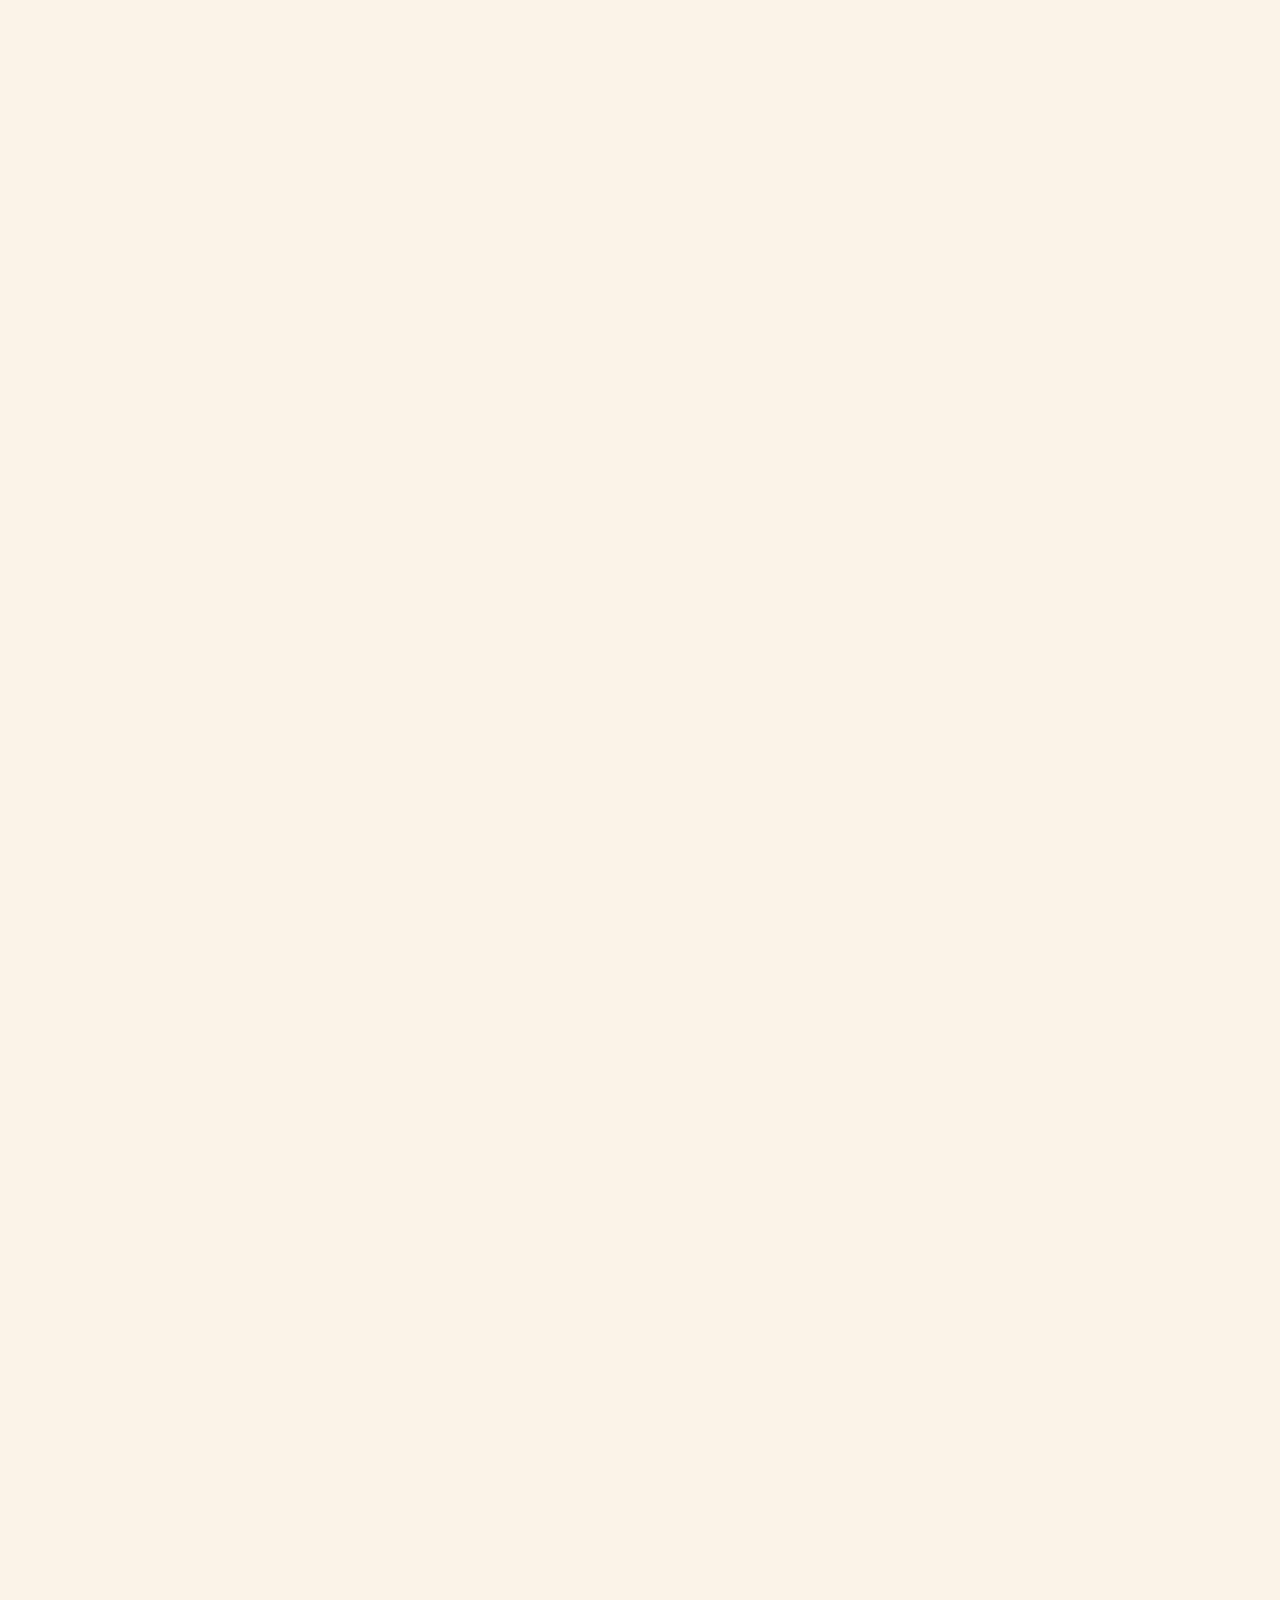
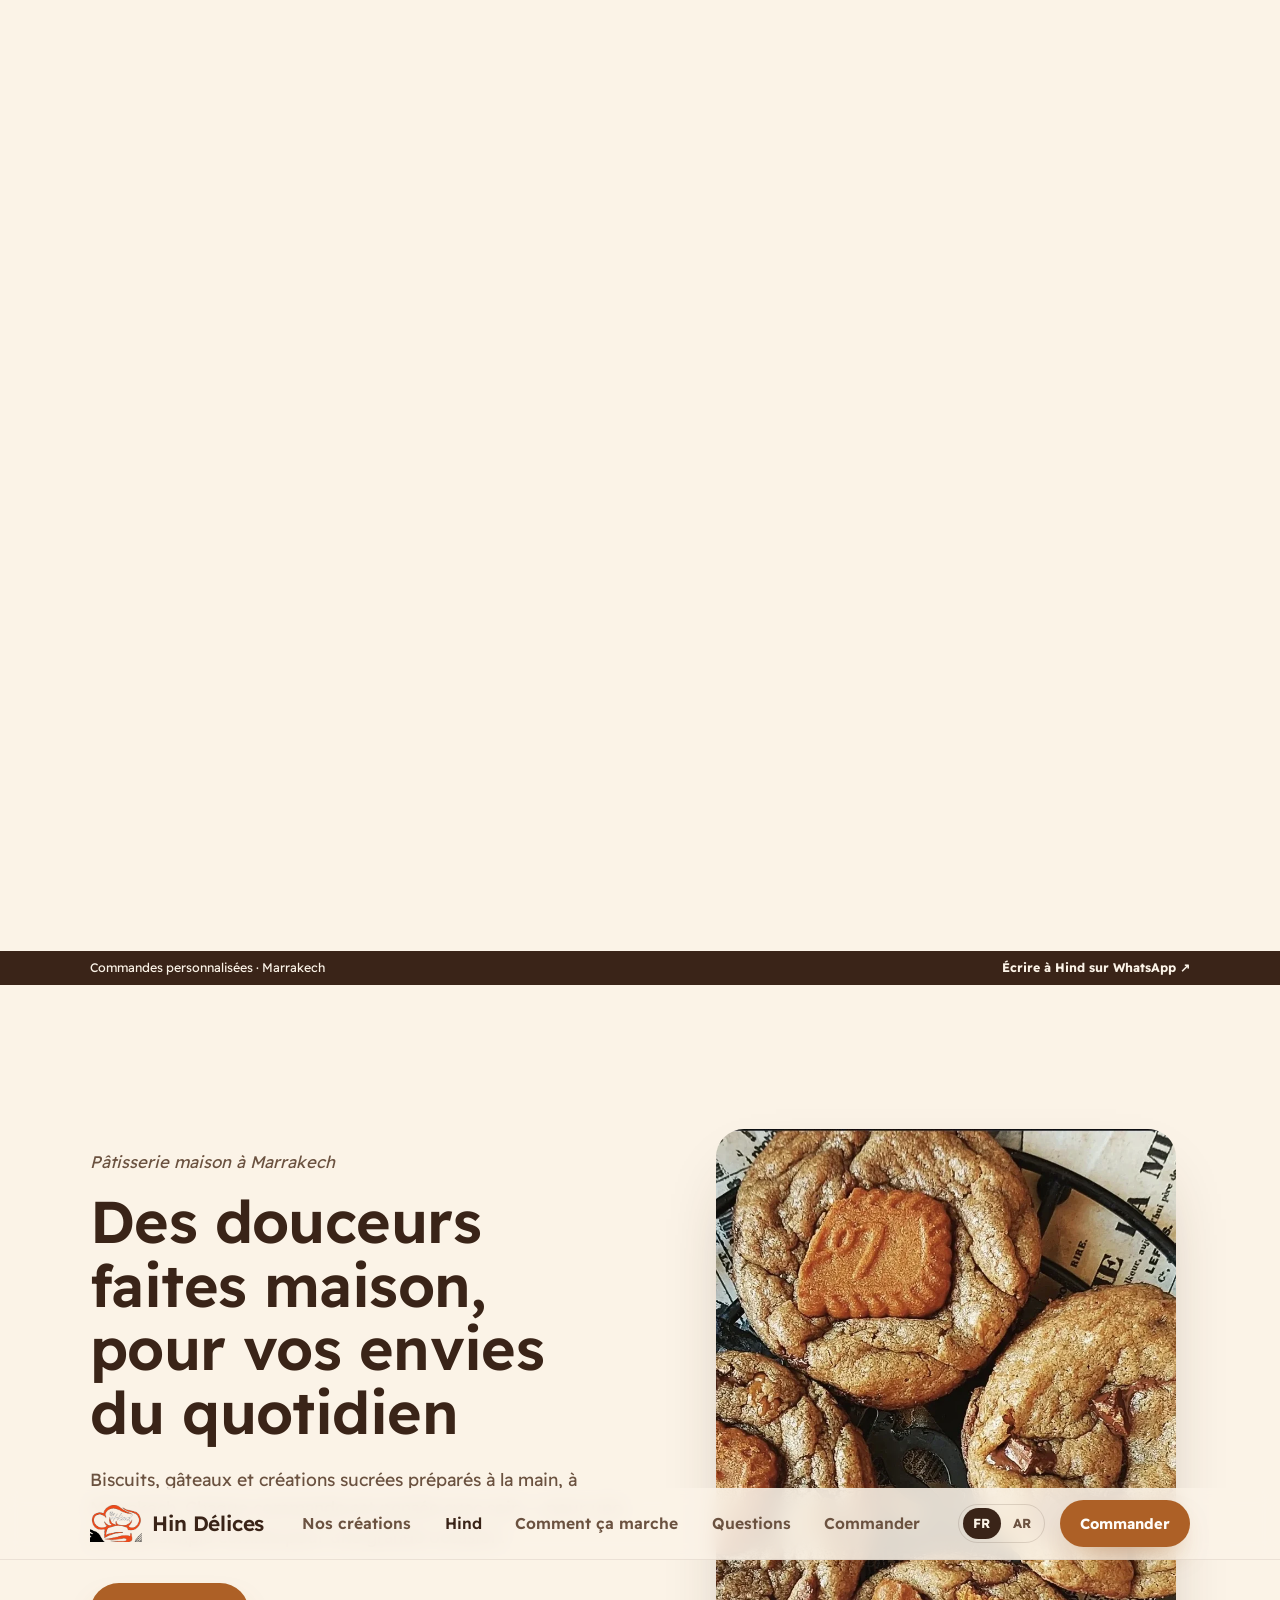
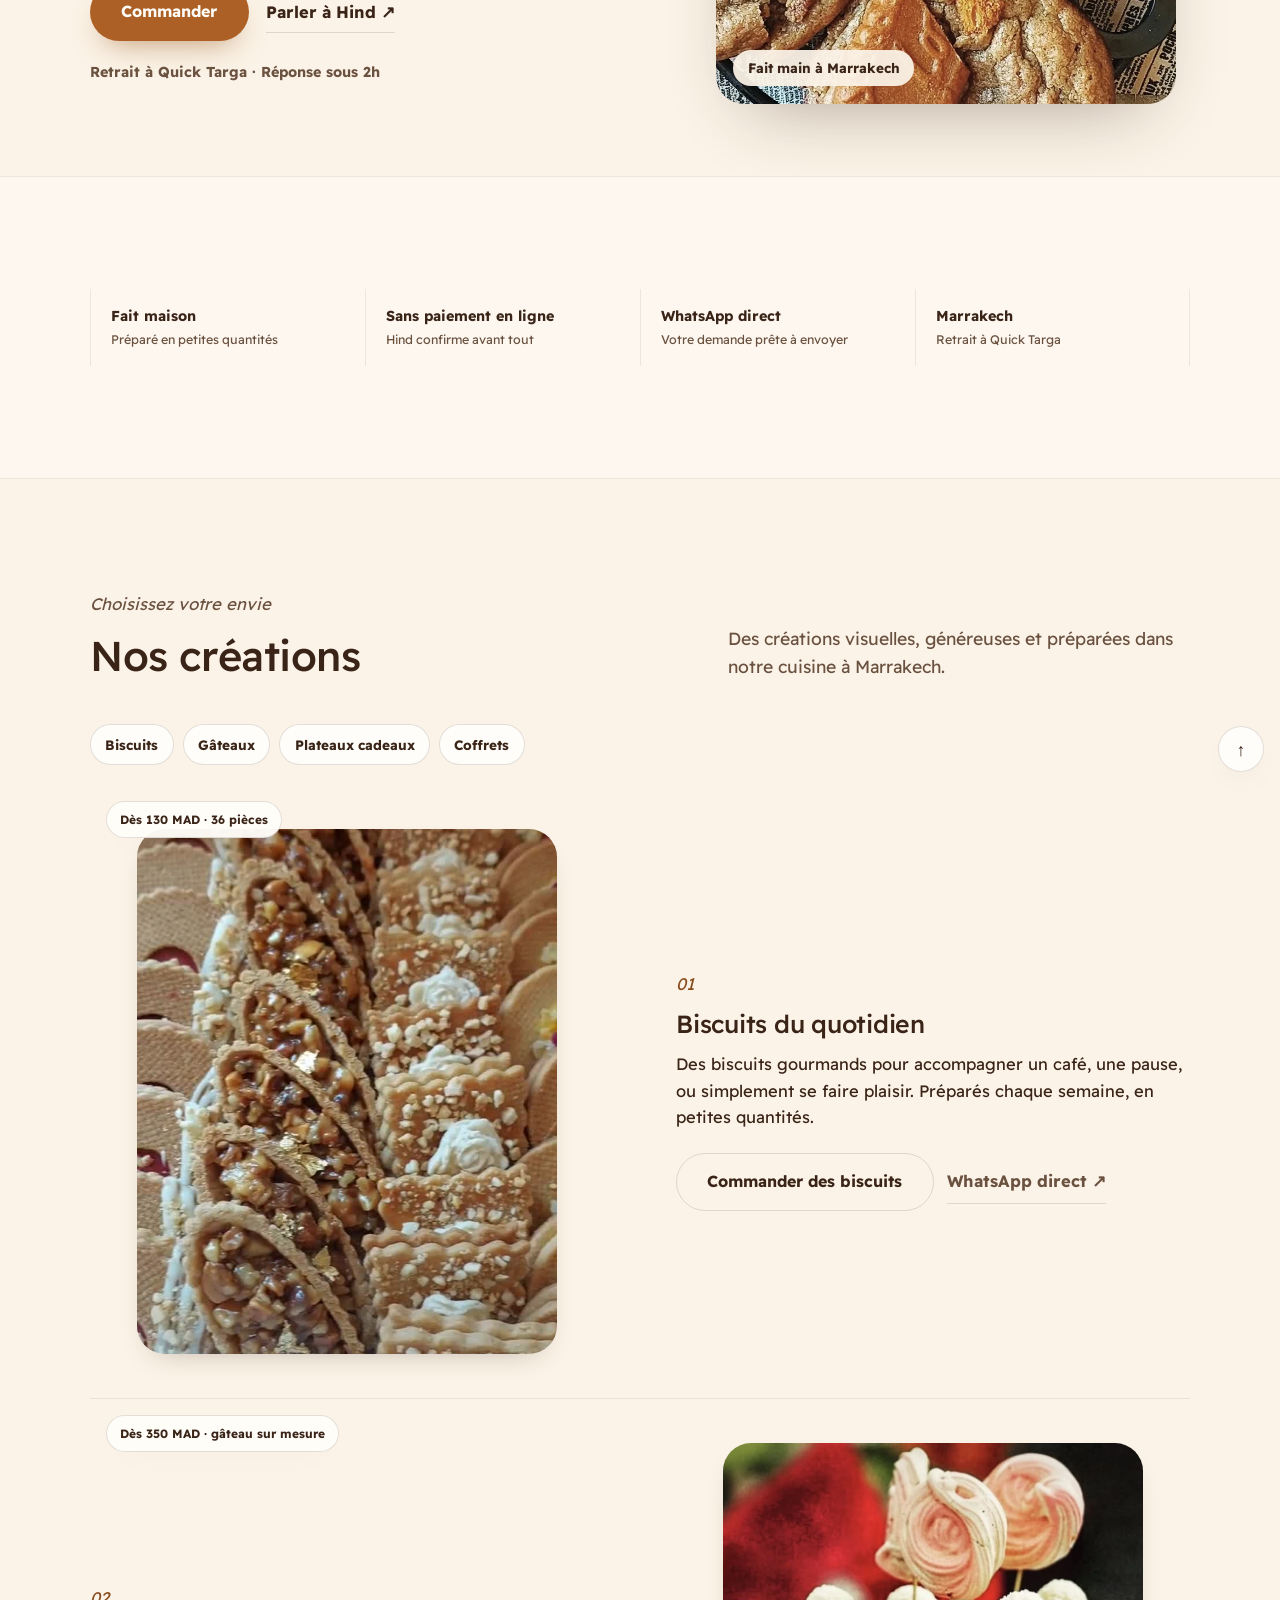
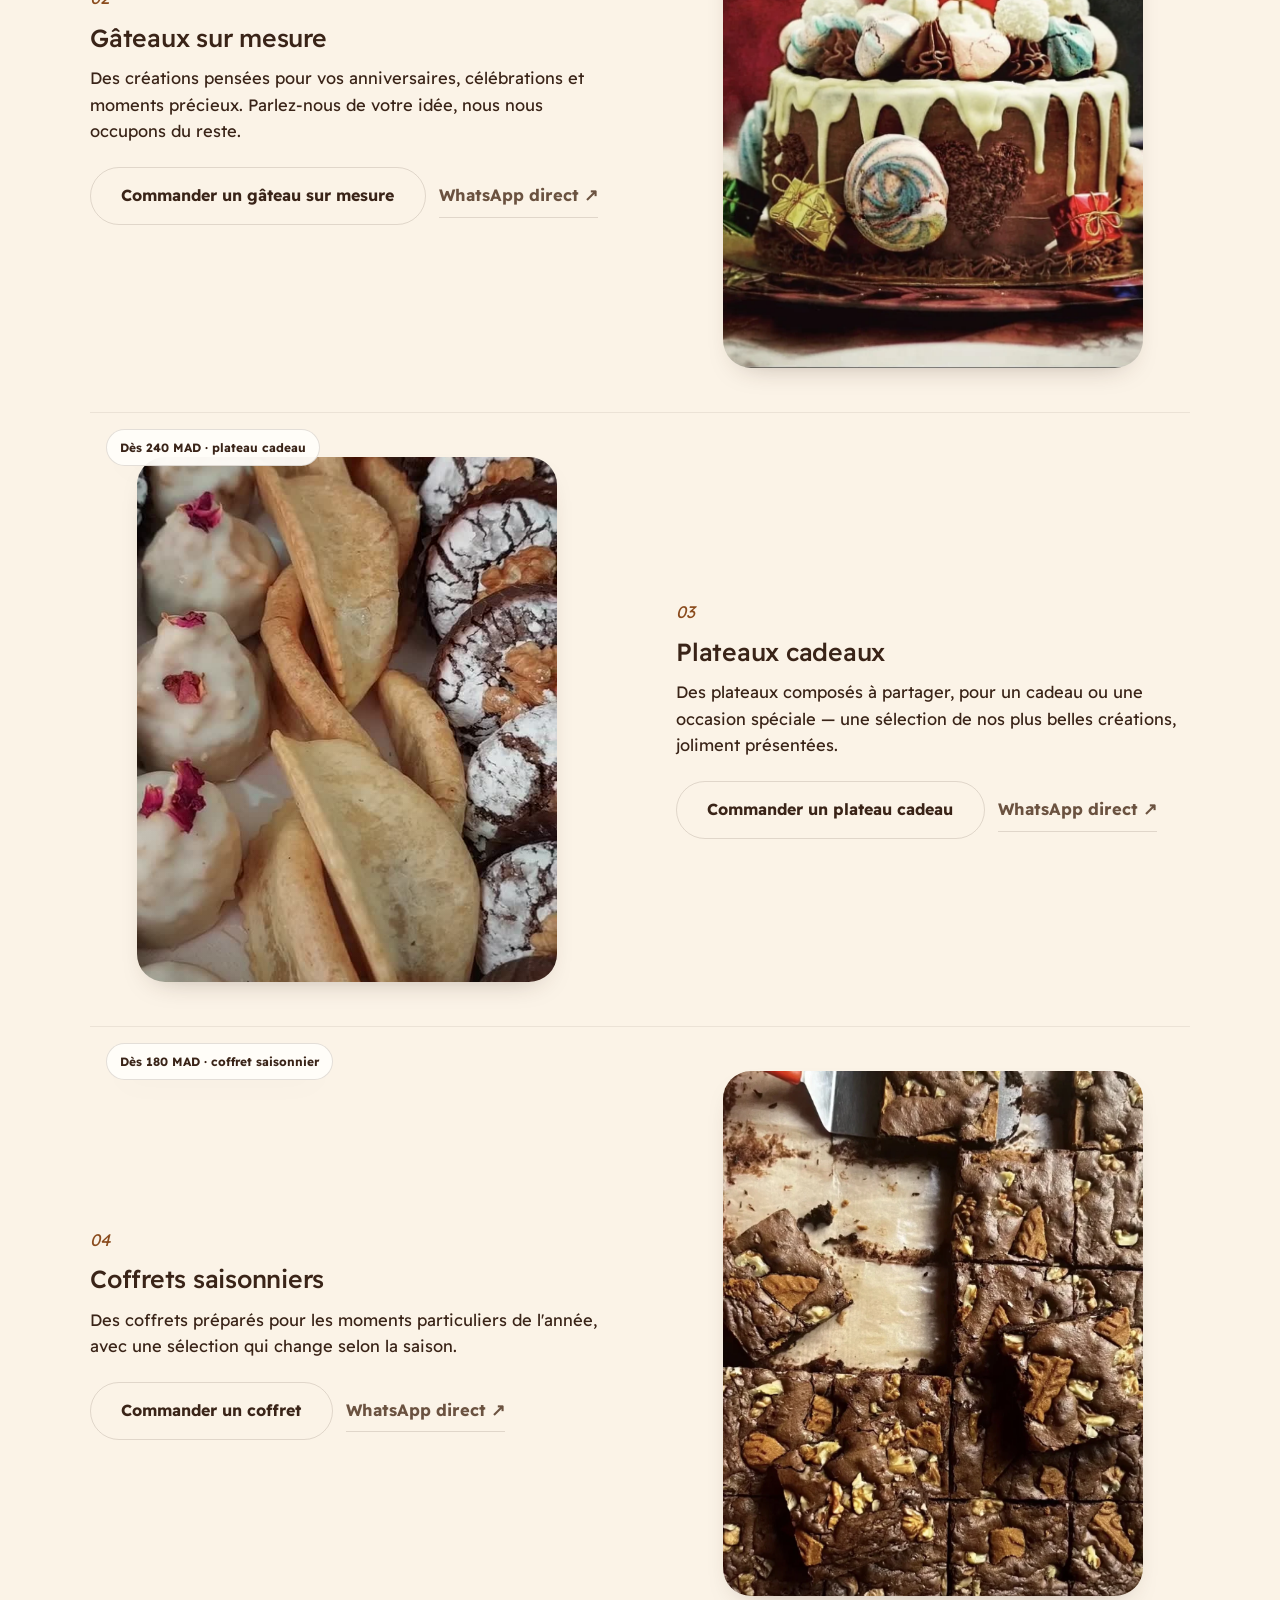
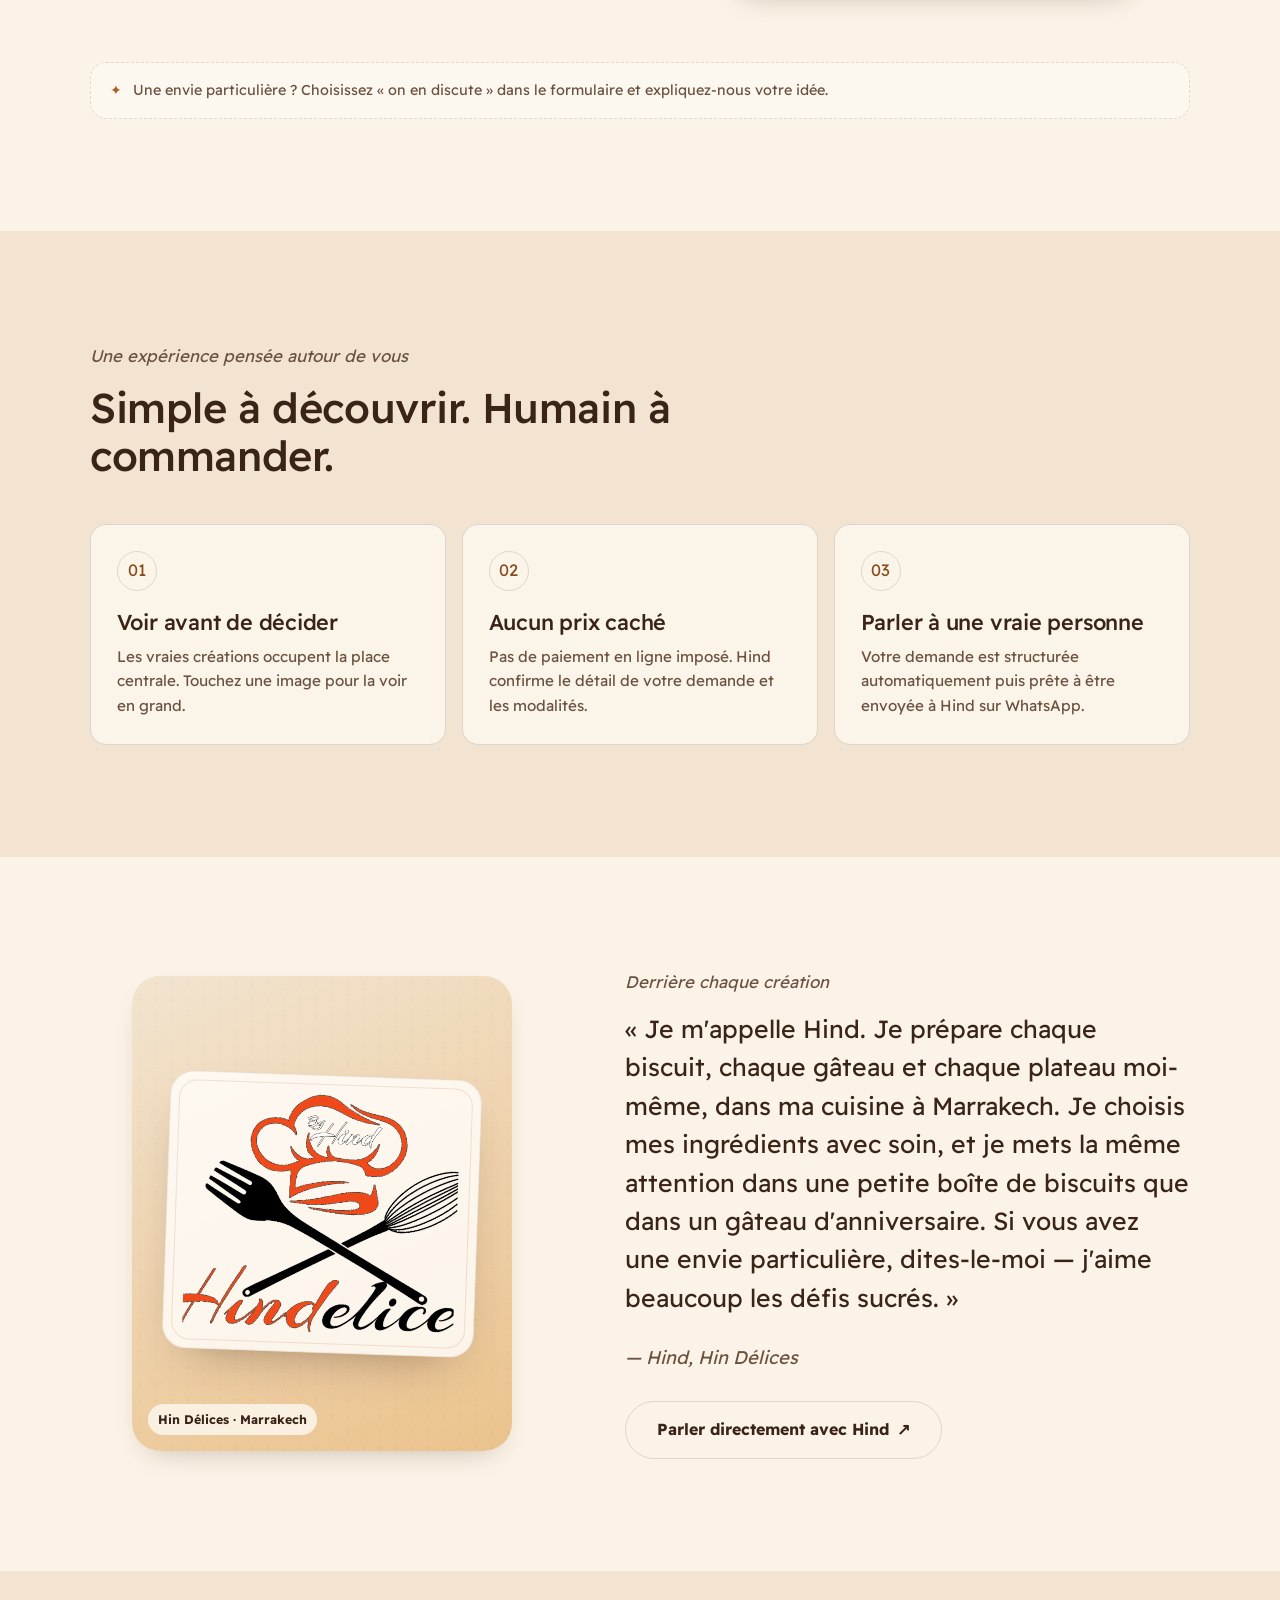
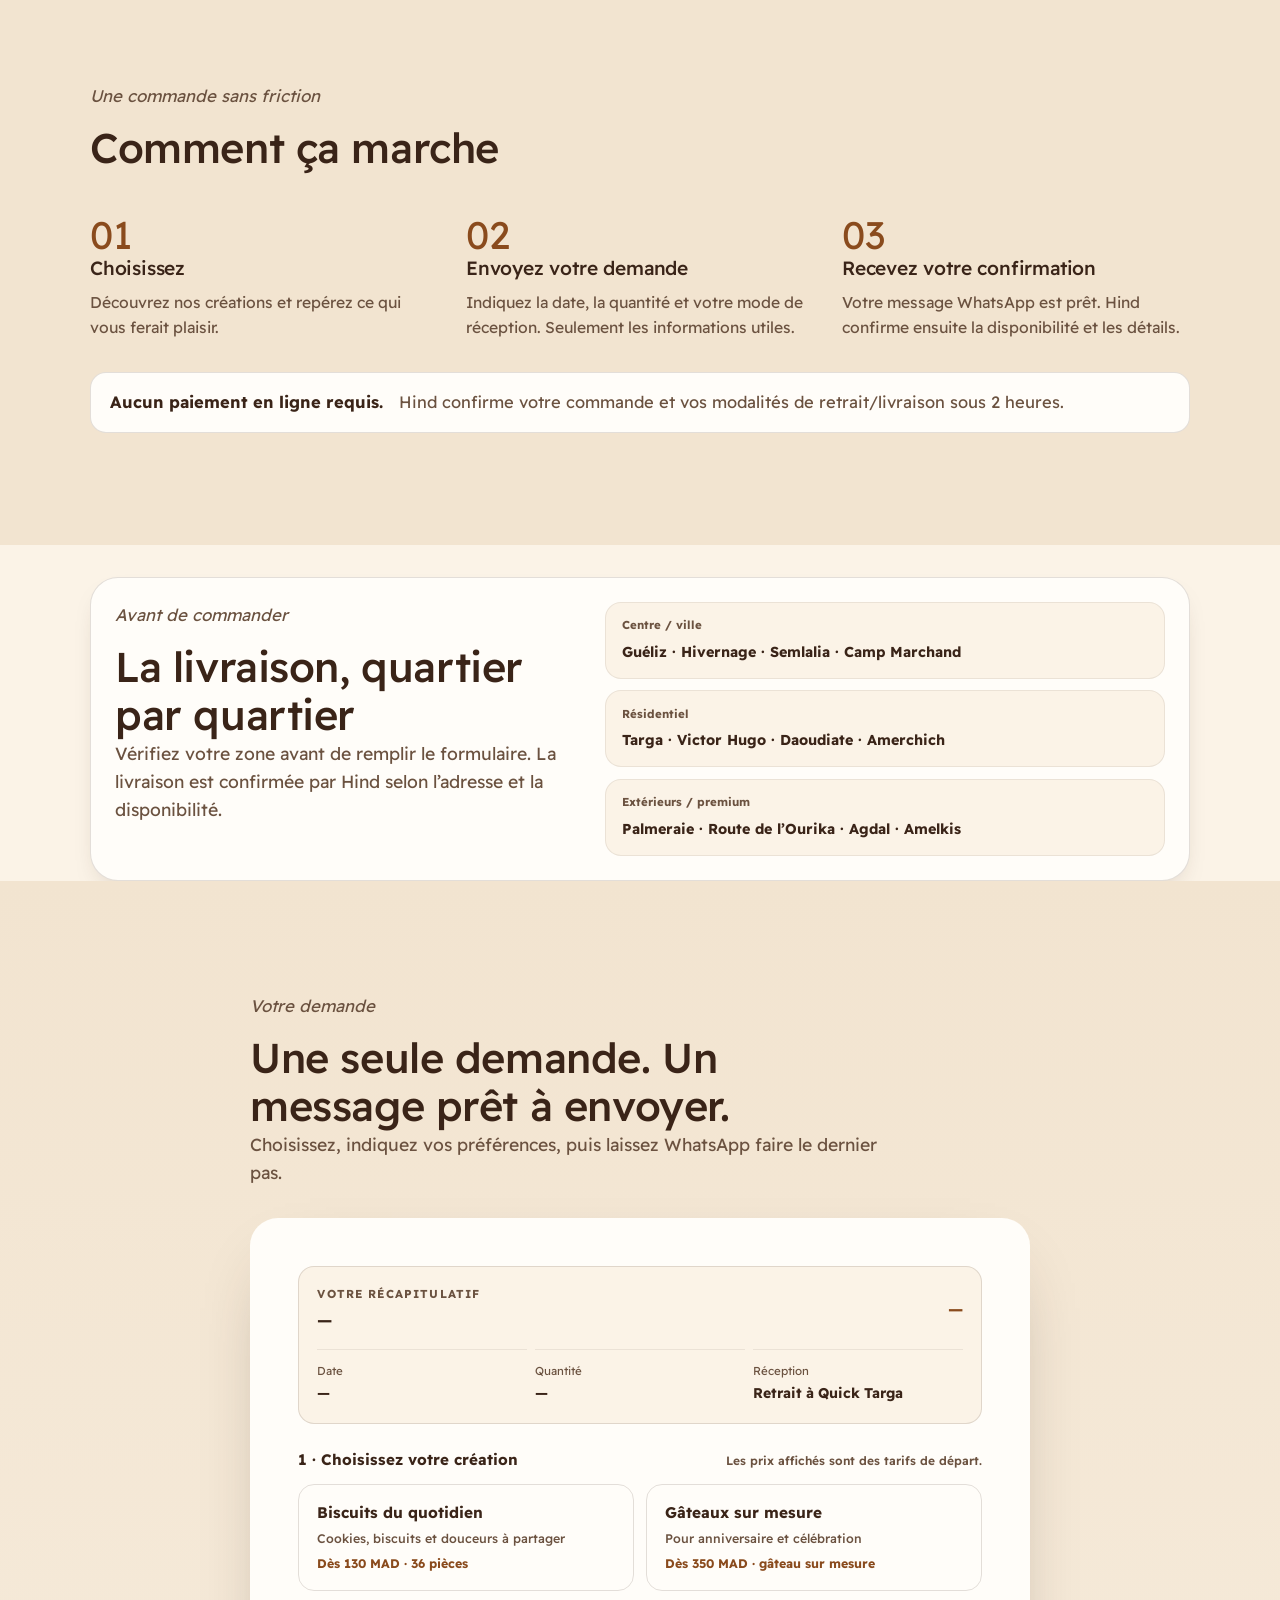
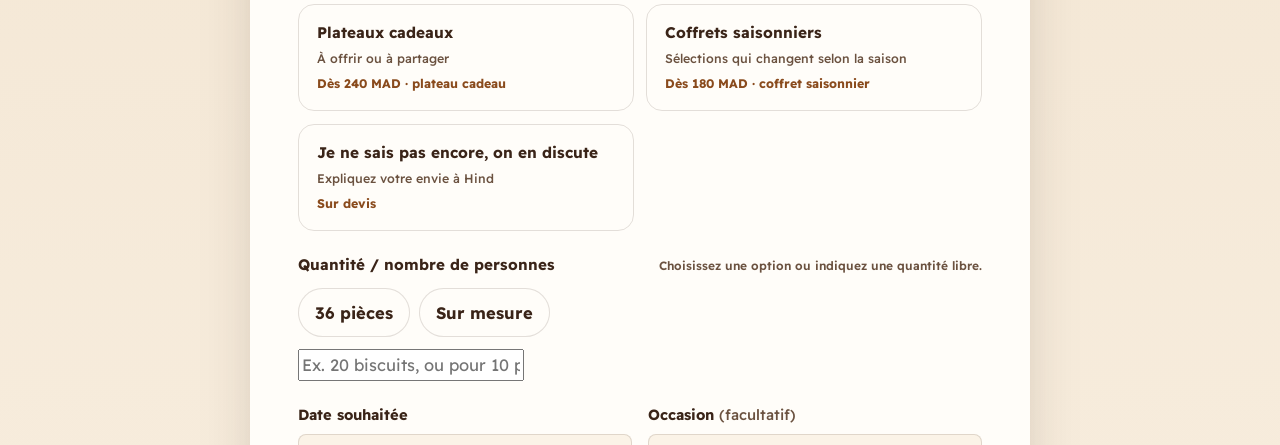
==== commit 2ade082f: "Harden GitHub Pages subpath loading and local SEO" ====
--- a/index.html
+++ b/index.html
@@ -2,27 +2,72 @@
 <html lang="fr">
 <head>
 <meta charset="utf-8">
-<meta name="viewport" content="width=device-width, initial-scale=1">
-<meta name="description" content="Biscuits, gâteaux sur mesure et plateaux cadeaux faits maison à Marrakech. Commandez directement avec Hin Délices sur WhatsApp.">
-<title>Hin Délices — Pâtisserie maison à Marrakech</title>
+<meta name="viewport" content="width=device-width, initial-scale=1, viewport-fit=cover">
+<title>Hin Délices — Pâtisserie maison à Marrakech | Cake Design & Sablés</title>
+<meta name="description" content="Hin Délices à Marrakech : sablés & cookies maison, cake design, gâteaux d'anniversaire, plateaux cadeaux et coffrets. Commande directe sur WhatsApp, retrait à Quick Targa.">
+<meta name="keywords" content="cake design marrakech, patisserie marrakech, gateau anniversaire marrakech, sables prestige marrakech, plateau sable marrakech, plateau soiree marrakech, targa, gueliz, حلويات مراكش, كيك ديزاين مراكش, صابلي مراكش">
+<meta name="geo.region" content="MA-11">
+<meta name="geo.placename" content="Marrakech (Targa)">
+<meta name="geo.position" content="31.6508;-8.0322">
+<meta name="theme-color" content="#FBF3E7">
+<link rel="canonical" href="https://benzair33-hub.github.io/Hindelices/">
+<link rel="alternate" hreflang="fr" href="https://benzair33-hub.github.io/Hindelices/">
+<link rel="alternate" hreflang="ar" href="https://benzair33-hub.github.io/Hindelices/">
+<meta property="og:type" content="website">
+<meta property="og:site_name" content="Hin Délices">
+<meta property="og:title" content="Hin Délices — Pâtisserie maison à Marrakech">
+<meta property="og:description" content="Sablés, cookies maison, cake design, gâteaux et plateaux cadeaux à Marrakech. Commande directe sur WhatsApp.">
+<meta property="og:url" content="https://benzair33-hub.github.io/Hindelices/">
+<meta property="og:image" content="https://benzair33-hub.github.io/Hindelices/current/images/hero-cookies.jpg">
+<meta property="og:locale" content="fr_FR">
+<meta name="twitter:card" content="summary_large_image">
+<script type="application/ld+json">
+{
+  "@context":"https://schema.org",
+  "@type":"Bakery",
+  "@id":"https://benzair33-hub.github.io/Hindelices/#bakery",
+  "name":"Hin Délices",
+  "url":"https://benzair33-hub.github.io/Hindelices/",
+  "image":"https://benzair33-hub.github.io/Hindelices/current/images/hero-cookies.jpg",
+  "telephone":"+212660530382",
+  "address":{"@type":"PostalAddress","streetAddress":"Quick Targa","addressLocality":"Marrakech","addressRegion":"Marrakech-Safi","addressCountry":"MA"},
+  "areaServed":["Targa","Guéliz","Hivernage","Semlalia","Palmeraie","Victor Hugo","Agdal"],
+  "knowsLanguage":["fr","ar"],
+  "hasMenu":{"@type":"Menu","name":"Nos Créations","hasMenuItem":[
+    {"@type":"MenuItem","name":"Sablés & Cookies Maison","offers":{"@type":"Offer","price":"130","priceCurrency":"MAD"}},
+    {"@type":"MenuItem","name":"Cake Design & Gâteaux","offers":{"@type":"Offer","price":"350","priceCurrency":"MAD"}},
+    {"@type":"MenuItem","name":"Plateau Assorti Prestige","offers":{"@type":"Offer","price":"240","priceCurrency":"MAD"}},
+    {"@type":"MenuItem","name":"Coffret saisonnier","offers":{"@type":"Offer","price":"180","priceCurrency":"MAD"}}
+  ]},
+  "sameAs":["https://www.instagram.com/hin_delices"]
+}
+</script>
+<style>html,body{margin:0;min-height:100%;background:#fff}#site-loading{min-height:100vh;display:grid;place-items:center;font:600 18px system-ui,-apple-system,sans-serif;color:#3b2a24}</style>
 </head>
 <body>
-<main><p>Chargement de Hin Délices…</p></main>
+<main id="site-loading" aria-live="polite">Chargement de Hin Délices…</main>
 <script>
-(async function(){
-  try {
-    var response = await fetch('./current/index.html', {cache:'no-store'});
-    if (!response.ok) throw new Error('Website source unavailable');
-    var html = await response.text();
-    html = html.replace('<form id="orderForm" novalidate>', '<form id="orderForm" action="https://api.whatsapp.com/send" method="GET" target="_self">\n<input type="hidden" name="phone" value="212660530382">\n<input type="hidden" name="text" value="Bonjour Hind, je souhaite passer une commande via le site Hin Délices. Merci de me confirmer les détails.">');
+(function(){
+  'use strict';
+  var current = './current/index.html?v=20260908';
+  fetch(current, {cache:'no-store'}).then(function(r){
+    if(!r.ok) throw new Error('Website source unavailable');
+    return r.text();
+  }).then(function(html){
+    html = html.replace('<head>', '<head>\n<base href="./current/">');
+    html = html.replace('</head>', '<script type="application/ld+json">' + JSON.stringify({
+      '@context':'https://schema.org','@type':'WebSite','name':'Hin Délices','url':'https://benzair33-hub.github.io/Hindelices/'
+    }) + '<\/script></head>');
+    html = html.replace(/href="https:\/\/wa\.me\/212660530382"/g, 'href="https://api.whatsapp.com/send?phone=212660530382"');
     html = html.replace(/href="https:\/\/wa\.me\/212660530382" target="_blank" rel="noopener noreferrer"/g, 'href="https://api.whatsapp.com/send?phone=212660530382"');
-    html = html.replace('</body>', '<script src="fixes.js">' + '<' + '/script>\n</body>');
+    html = html.replace('<form id="orderForm" novalidate>', '<form id="orderForm" action="https://api.whatsapp.com/send" method="GET" target="_self" novalidate><input type="hidden" name="phone" value="212660530382"><input type="hidden" name="text" value="Salam Hind ! Je souhaiterais passer une commande via Hin Délices.">');
+    html = html.replace('</body>', '<script src="../fixes.js"><\/script></body>');
     document.open();
     document.write(html);
     document.close();
-  } catch (error) {
-    document.body.innerHTML = '<main style="padding:2rem;font-family:system-ui"><h1>Hin Délices</h1><p>Impossible de charger le site pour le moment.</p><p><a href="https://api.whatsapp.com/send?phone=212660530382">Contacter Hind sur WhatsApp</a></p></main>';
-  }
+  }).catch(function(){
+    document.body.innerHTML = '<main style="padding:2rem;font-family:system-ui,sans-serif"><h1>Hin Délices</h1><p>Le site rencontre un problème de chargement.</p><p><a href="https://api.whatsapp.com/send?phone=212660530382">Contacter Hind sur WhatsApp</a></p></main>';
+  });
 })();
 </script>
 </body>
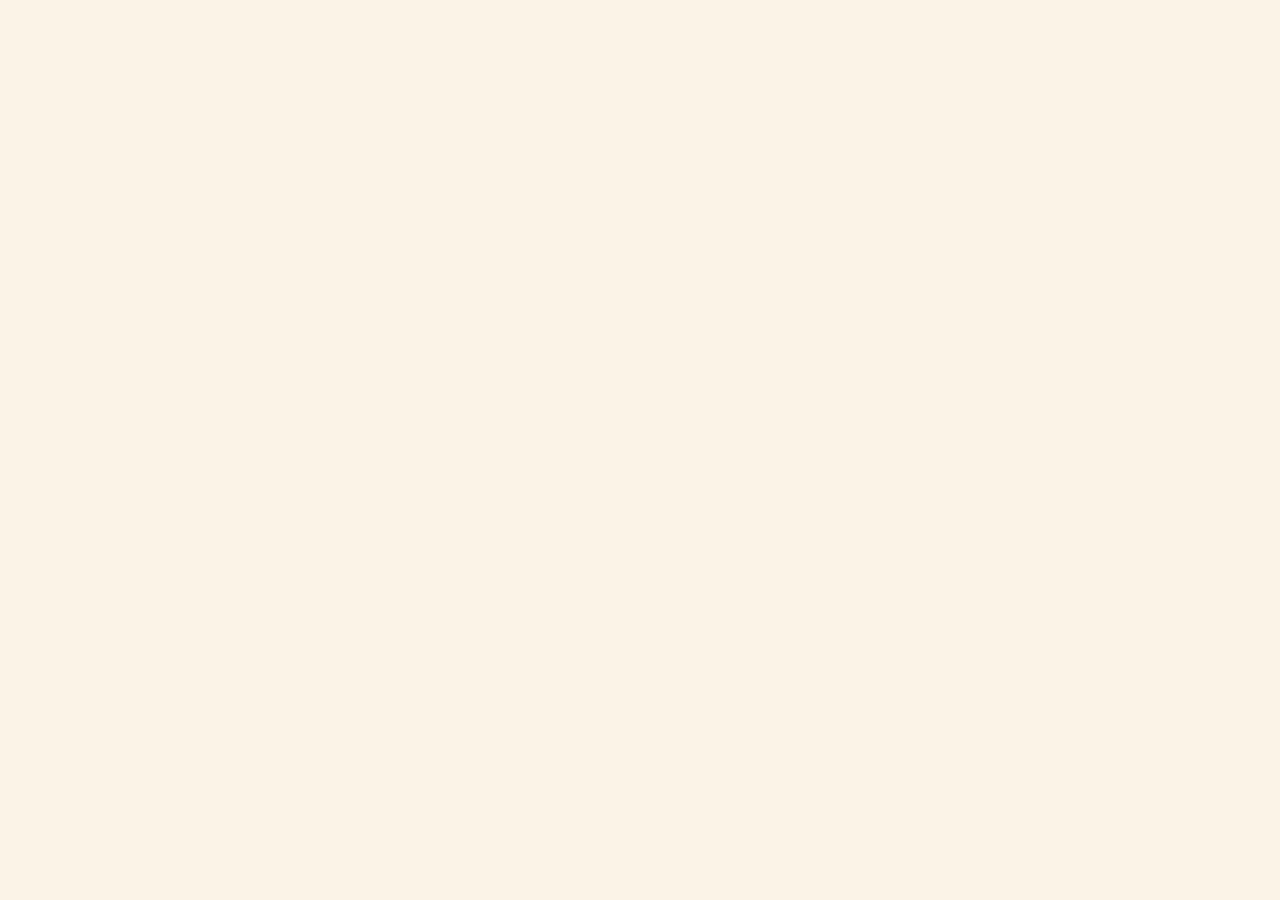
==== commit 41730314: "Harden root Pages loader and add no-JS WhatsApp fallback" ====
--- a/index.html
+++ b/index.html
@@ -11,8 +11,6 @@
 <meta name="geo.position" content="31.6508;-8.0322">
 <meta name="theme-color" content="#FBF3E7">
 <link rel="canonical" href="https://benzair33-hub.github.io/Hindelices/">
-<link rel="alternate" hreflang="fr" href="https://benzair33-hub.github.io/Hindelices/">
-<link rel="alternate" hreflang="ar" href="https://benzair33-hub.github.io/Hindelices/">
 <meta property="og:type" content="website">
 <meta property="og:site_name" content="Hin Délices">
 <meta property="og:title" content="Hin Délices — Pâtisserie maison à Marrakech">
@@ -31,6 +29,7 @@
   "image":"https://benzair33-hub.github.io/Hindelices/current/images/hero-cookies.jpg",
   "telephone":"+212660530382",
   "address":{"@type":"PostalAddress","streetAddress":"Quick Targa","addressLocality":"Marrakech","addressRegion":"Marrakech-Safi","addressCountry":"MA"},
+  "geo":{"@type":"GeoCoordinates","latitude":31.6508,"longitude":-8.0322},
   "areaServed":["Targa","Guéliz","Hivernage","Semlalia","Palmeraie","Victor Hugo","Agdal"],
   "knowsLanguage":["fr","ar"],
   "hasMenu":{"@type":"Menu","name":"Nos Créations","hasMenuItem":[
@@ -42,10 +41,15 @@
   "sameAs":["https://www.instagram.com/hin_delices"]
 }
 </script>
-<style>html,body{margin:0;min-height:100%;background:#fff}#site-loading{min-height:100vh;display:grid;place-items:center;font:600 18px system-ui,-apple-system,sans-serif;color:#3b2a24}</style>
+<style>html,body{margin:0;min-height:100%;background:#fff}#site-loading{min-height:100vh;display:grid;place-items:center;padding:2rem;box-sizing:border-box;font:600 18px system-ui,-apple-system,sans-serif;color:#3b2a24;text-align:center}#site-loading a{color:inherit}</style>
 </head>
 <body>
-<main id="site-loading" aria-live="polite">Chargement de Hin Délices…</main>
+<main id="site-loading" aria-live="polite">
+  <div>
+    <div>Chargement de Hin Délices…</div>
+    <noscript><p>JavaScript est désactivé. <a href="https://api.whatsapp.com/send?phone=212660530382&amp;text=Salam%20Hind%20!%20Je%20souhaite%20passer%20une%20commande%20via%20Hin%20D%C3%A9lices.">Contacter Hind sur WhatsApp</a></p></noscript>
+  </div>
+</main>
 <script>
 (function(){
   'use strict';
@@ -57,11 +61,10 @@
     html = html.replace('<head>', '<head>\n<base href="./current/">');
     html = html.replace('</head>', '<script type="application/ld+json">' + JSON.stringify({
       '@context':'https://schema.org','@type':'WebSite','name':'Hin Délices','url':'https://benzair33-hub.github.io/Hindelices/'
-    }) + '<\/script></head>');
-    html = html.replace(/href="https:\/\/wa\.me\/212660530382"/g, 'href="https://api.whatsapp.com/send?phone=212660530382"');
-    html = html.replace(/href="https:\/\/wa\.me\/212660530382" target="_blank" rel="noopener noreferrer"/g, 'href="https://api.whatsapp.com/send?phone=212660530382"');
+    }) + '<\\/script></head>');
+    html = html.replace(/href="https:\/\/wa\.me\/212660530382"(?:\s+target="_blank")?(?:\s+rel="noopener noreferrer")?/g, 'href="https://api.whatsapp.com/send?phone=212660530382"');
     html = html.replace('<form id="orderForm" novalidate>', '<form id="orderForm" action="https://api.whatsapp.com/send" method="GET" target="_self" novalidate><input type="hidden" name="phone" value="212660530382"><input type="hidden" name="text" value="Salam Hind ! Je souhaiterais passer une commande via Hin Délices.">');
-    html = html.replace('</body>', '<script src="../fixes.js"><\/script></body>');
+    html = html.replace('</body>', '<script src="../fixes.js?v=20260908"><\\/script></body>');
     document.open();
     document.write(html);
     document.close();
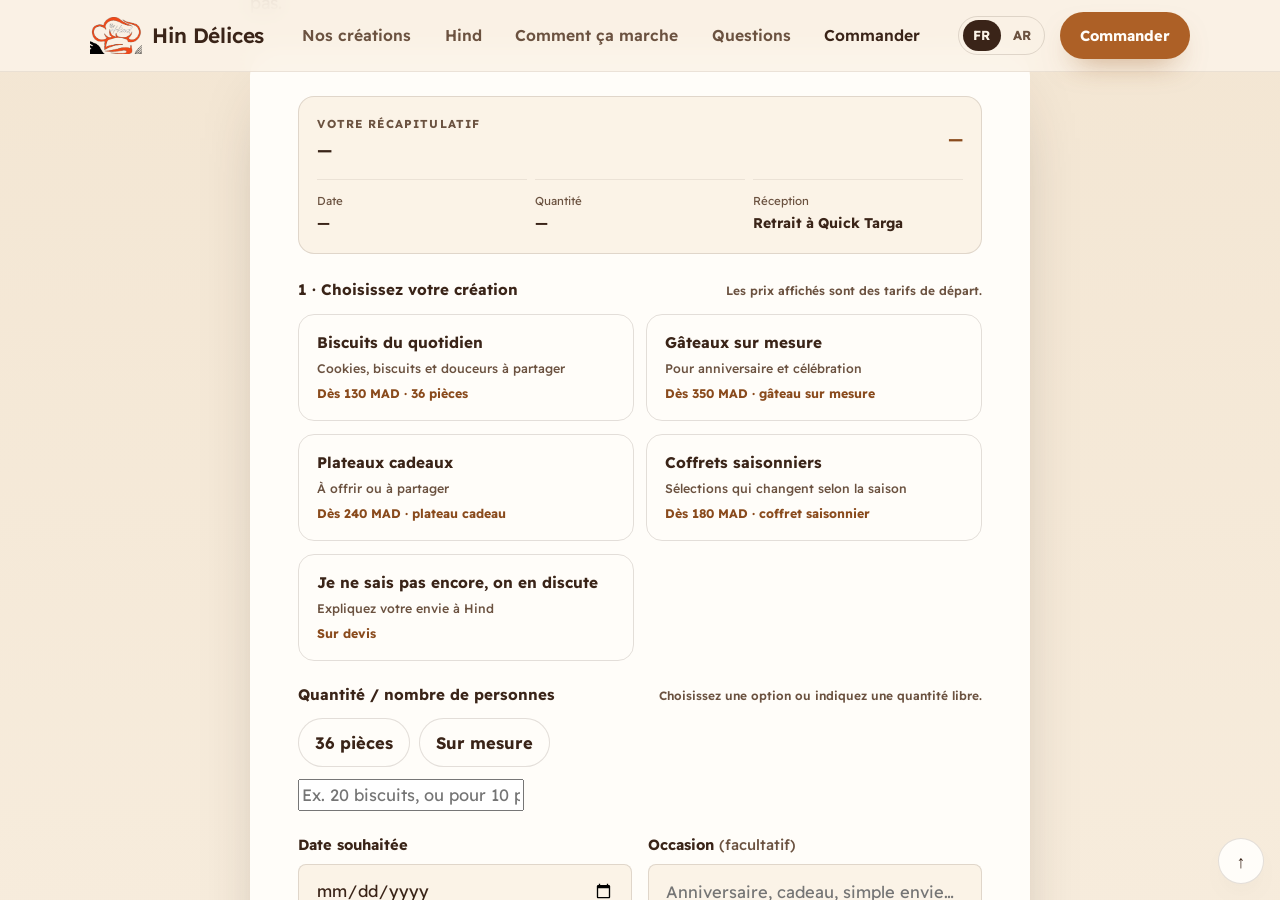
==== commit db331466: "Replace broken dynamic loader with stable GitHub Pages entry point" ====
--- a/index.html
+++ b/index.html
@@ -1,77 +1,22 @@
 <!doctype html>
 <html lang="fr">
 <head>
-<meta charset="utf-8">
-<meta name="viewport" content="width=device-width, initial-scale=1, viewport-fit=cover">
-<title>Hin Délices — Pâtisserie maison à Marrakech | Cake Design & Sablés</title>
-<meta name="description" content="Hin Délices à Marrakech : sablés & cookies maison, cake design, gâteaux d'anniversaire, plateaux cadeaux et coffrets. Commande directe sur WhatsApp, retrait à Quick Targa.">
-<meta name="keywords" content="cake design marrakech, patisserie marrakech, gateau anniversaire marrakech, sables prestige marrakech, plateau sable marrakech, plateau soiree marrakech, targa, gueliz, حلويات مراكش, كيك ديزاين مراكش, صابلي مراكش">
-<meta name="geo.region" content="MA-11">
-<meta name="geo.placename" content="Marrakech (Targa)">
-<meta name="geo.position" content="31.6508;-8.0322">
-<meta name="theme-color" content="#FBF3E7">
-<link rel="canonical" href="https://benzair33-hub.github.io/Hindelices/">
-<meta property="og:type" content="website">
-<meta property="og:site_name" content="Hin Délices">
-<meta property="og:title" content="Hin Délices — Pâtisserie maison à Marrakech">
-<meta property="og:description" content="Sablés, cookies maison, cake design, gâteaux et plateaux cadeaux à Marrakech. Commande directe sur WhatsApp.">
-<meta property="og:url" content="https://benzair33-hub.github.io/Hindelices/">
-<meta property="og:image" content="https://benzair33-hub.github.io/Hindelices/current/images/hero-cookies.jpg">
-<meta property="og:locale" content="fr_FR">
-<meta name="twitter:card" content="summary_large_image">
-<script type="application/ld+json">
-{
-  "@context":"https://schema.org",
-  "@type":"Bakery",
-  "@id":"https://benzair33-hub.github.io/Hindelices/#bakery",
-  "name":"Hin Délices",
-  "url":"https://benzair33-hub.github.io/Hindelices/",
-  "image":"https://benzair33-hub.github.io/Hindelices/current/images/hero-cookies.jpg",
-  "telephone":"+212660530382",
-  "address":{"@type":"PostalAddress","streetAddress":"Quick Targa","addressLocality":"Marrakech","addressRegion":"Marrakech-Safi","addressCountry":"MA"},
-  "geo":{"@type":"GeoCoordinates","latitude":31.6508,"longitude":-8.0322},
-  "areaServed":["Targa","Guéliz","Hivernage","Semlalia","Palmeraie","Victor Hugo","Agdal"],
-  "knowsLanguage":["fr","ar"],
-  "hasMenu":{"@type":"Menu","name":"Nos Créations","hasMenuItem":[
-    {"@type":"MenuItem","name":"Sablés & Cookies Maison","offers":{"@type":"Offer","price":"130","priceCurrency":"MAD"}},
-    {"@type":"MenuItem","name":"Cake Design & Gâteaux","offers":{"@type":"Offer","price":"350","priceCurrency":"MAD"}},
-    {"@type":"MenuItem","name":"Plateau Assorti Prestige","offers":{"@type":"Offer","price":"240","priceCurrency":"MAD"}},
-    {"@type":"MenuItem","name":"Coffret saisonnier","offers":{"@type":"Offer","price":"180","priceCurrency":"MAD"}}
-  ]},
-  "sameAs":["https://www.instagram.com/hin_delices"]
-}
-</script>
-<style>html,body{margin:0;min-height:100%;background:#fff}#site-loading{min-height:100vh;display:grid;place-items:center;padding:2rem;box-sizing:border-box;font:600 18px system-ui,-apple-system,sans-serif;color:#3b2a24;text-align:center}#site-loading a{color:inherit}</style>
+  <meta charset="utf-8">
+  <meta name="viewport" content="width=device-width, initial-scale=1, viewport-fit=cover">
+  <title>Hin Délices — Pâtisserie maison à Marrakech</title>
+  <meta name="description" content="Hin Délices à Marrakech : sablés, cookies maison, gâteaux, plateaux cadeaux et coffrets. Commande sur WhatsApp, retrait à Quick Targa.">
+  <link rel="canonical" href="https://benzair33-hub.github.io/Hindelices/">
+  <meta property="og:type" content="website">
+  <meta property="og:title" content="Hin Délices — Pâtisserie maison à Marrakech">
+  <meta property="og:description" content="Sablés, cookies maison, gâteaux et plateaux cadeaux à Marrakech.">
+  <meta property="og:url" content="https://benzair33-hub.github.io/Hindelices/">
+  <style>
+    html,body{margin:0;width:100%;min-height:100%;background:#fbf3e7}
+    iframe{display:block;width:100%;min-height:100vh;height:100vh;border:0}
+  </style>
 </head>
 <body>
-<main id="site-loading" aria-live="polite">
-  <div>
-    <div>Chargement de Hin Délices…</div>
-    <noscript><p>JavaScript est désactivé. <a href="https://api.whatsapp.com/send?phone=212660530382&amp;text=Salam%20Hind%20!%20Je%20souhaite%20passer%20une%20commande%20via%20Hin%20D%C3%A9lices.">Contacter Hind sur WhatsApp</a></p></noscript>
-  </div>
-</main>
-<script>
-(function(){
-  'use strict';
-  var current = './current/index.html?v=20260908';
-  fetch(current, {cache:'no-store'}).then(function(r){
-    if(!r.ok) throw new Error('Website source unavailable');
-    return r.text();
-  }).then(function(html){
-    html = html.replace('<head>', '<head>\n<base href="./current/">');
-    html = html.replace('</head>', '<script type="application/ld+json">' + JSON.stringify({
-      '@context':'https://schema.org','@type':'WebSite','name':'Hin Délices','url':'https://benzair33-hub.github.io/Hindelices/'
-    }) + '<\\/script></head>');
-    html = html.replace(/href="https:\/\/wa\.me\/212660530382"(?:\s+target="_blank")?(?:\s+rel="noopener noreferrer")?/g, 'href="https://api.whatsapp.com/send?phone=212660530382"');
-    html = html.replace('<form id="orderForm" novalidate>', '<form id="orderForm" action="https://api.whatsapp.com/send" method="GET" target="_self" novalidate><input type="hidden" name="phone" value="212660530382"><input type="hidden" name="text" value="Salam Hind ! Je souhaiterais passer une commande via Hin Délices.">');
-    html = html.replace('</body>', '<script src="../fixes.js?v=20260908"><\\/script></body>');
-    document.open();
-    document.write(html);
-    document.close();
-  }).catch(function(){
-    document.body.innerHTML = '<main style="padding:2rem;font-family:system-ui,sans-serif"><h1>Hin Délices</h1><p>Le site rencontre un problème de chargement.</p><p><a href="https://api.whatsapp.com/send?phone=212660530382">Contacter Hind sur WhatsApp</a></p></main>';
-  });
-})();
-</script>
+  <iframe src="./current/" title="Hin Délices — Pâtisserie maison à Marrakech" loading="eager"></iframe>
+  <noscript><p style="padding:2rem;font-family:system-ui">Ouvrez <a href="./current/">Hin Délices</a>.</p></noscript>
 </body>
 </html>
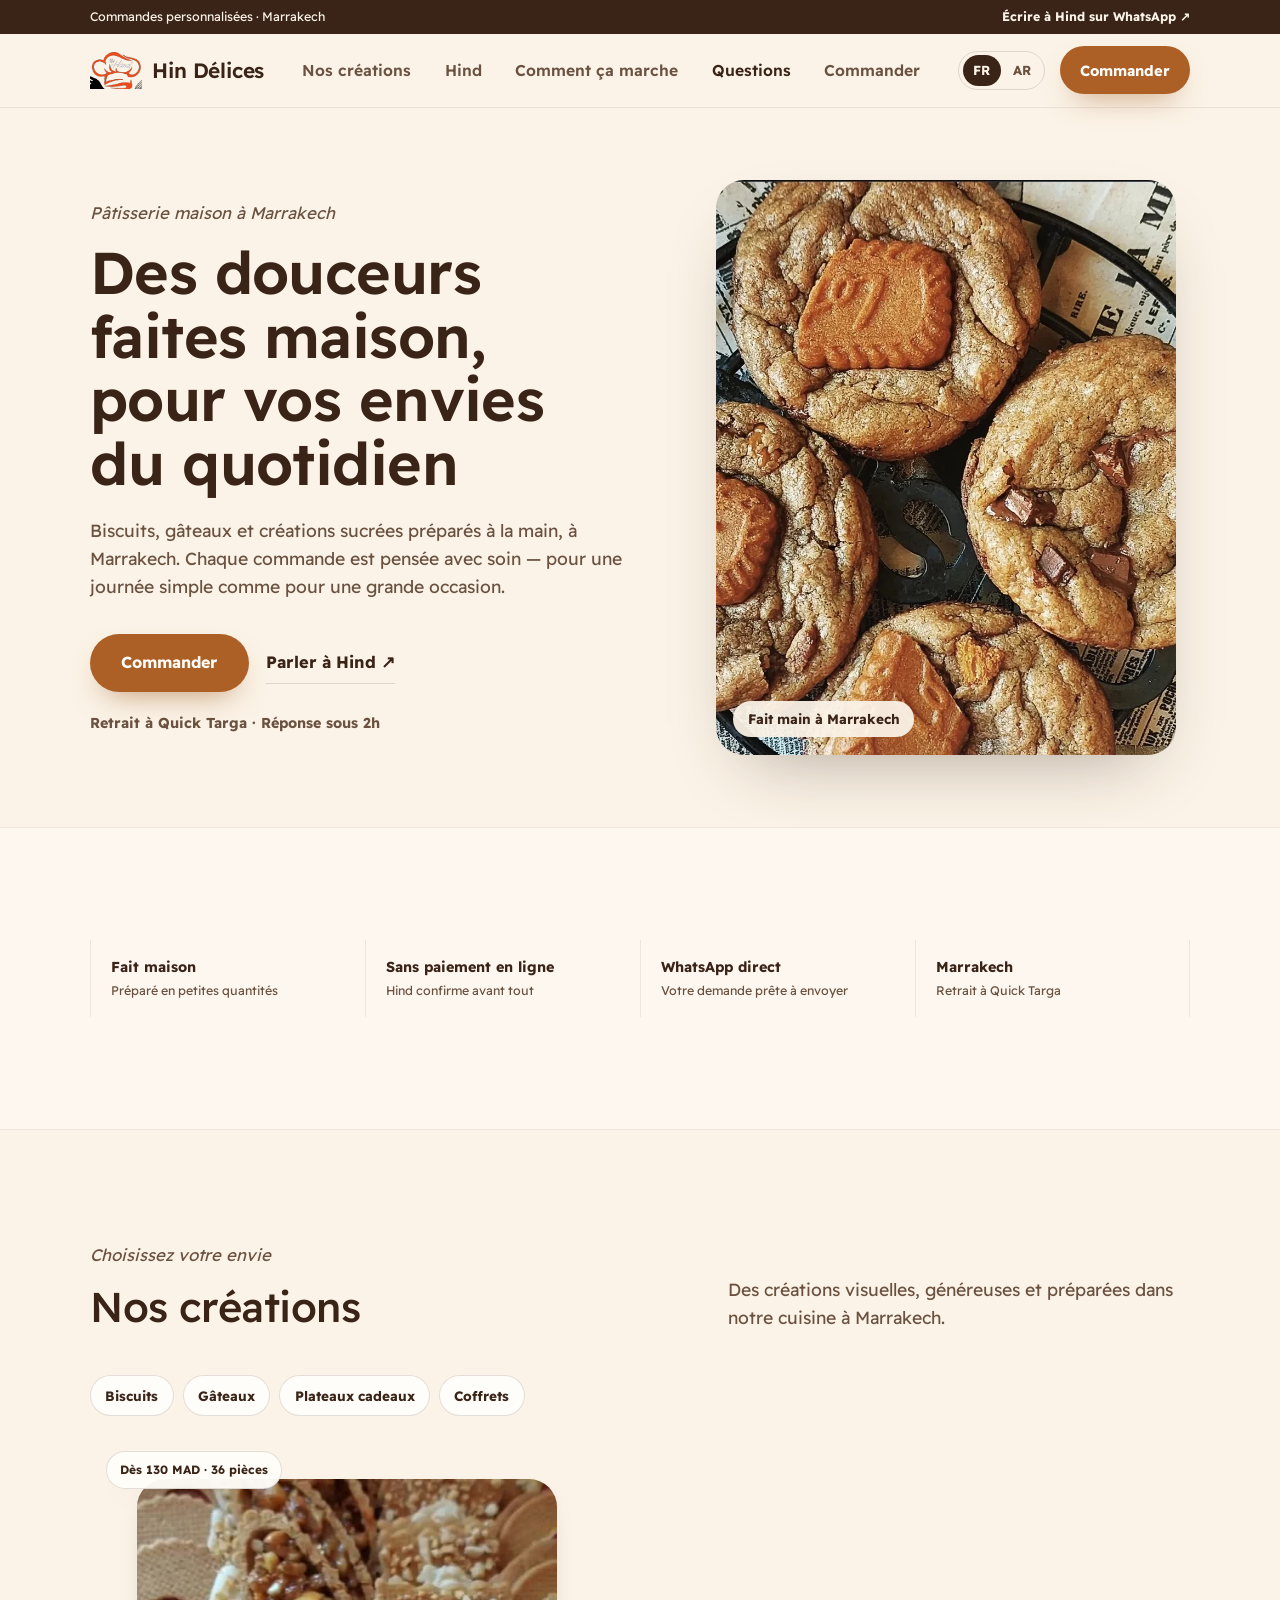
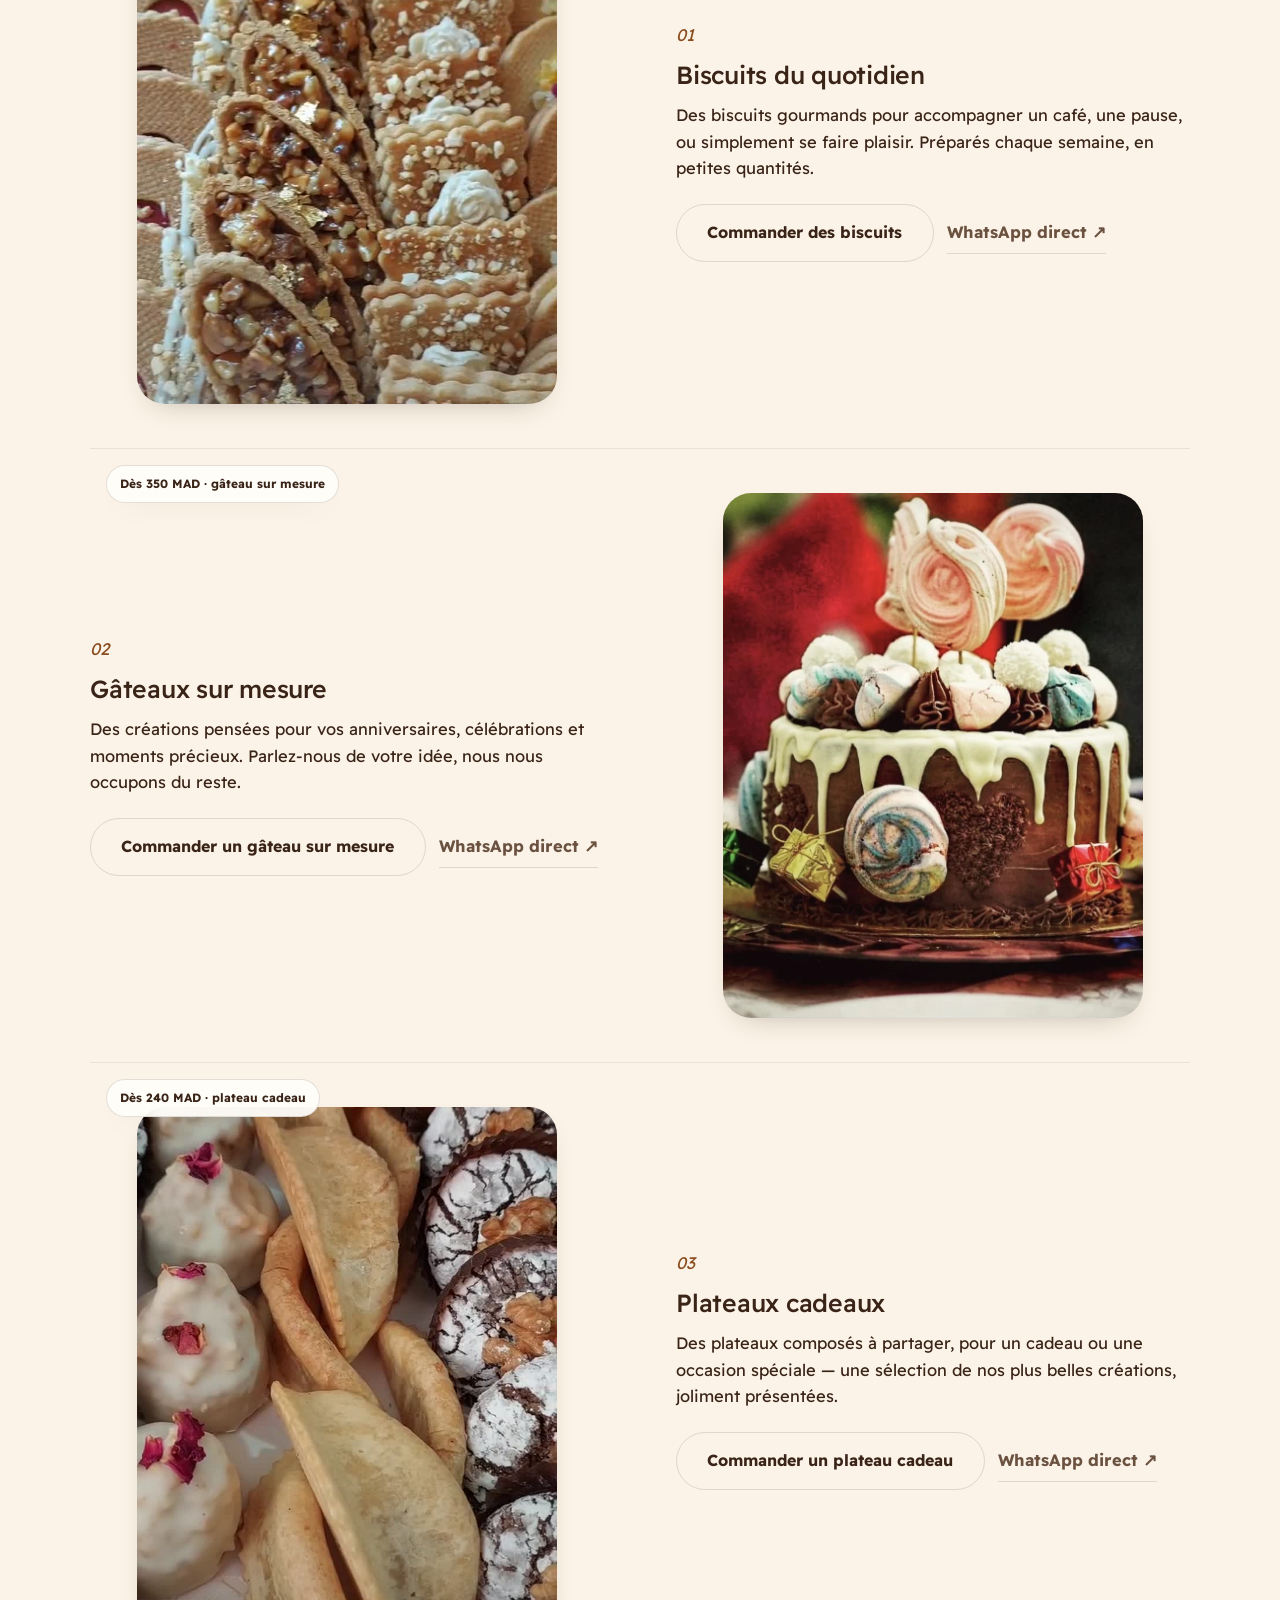
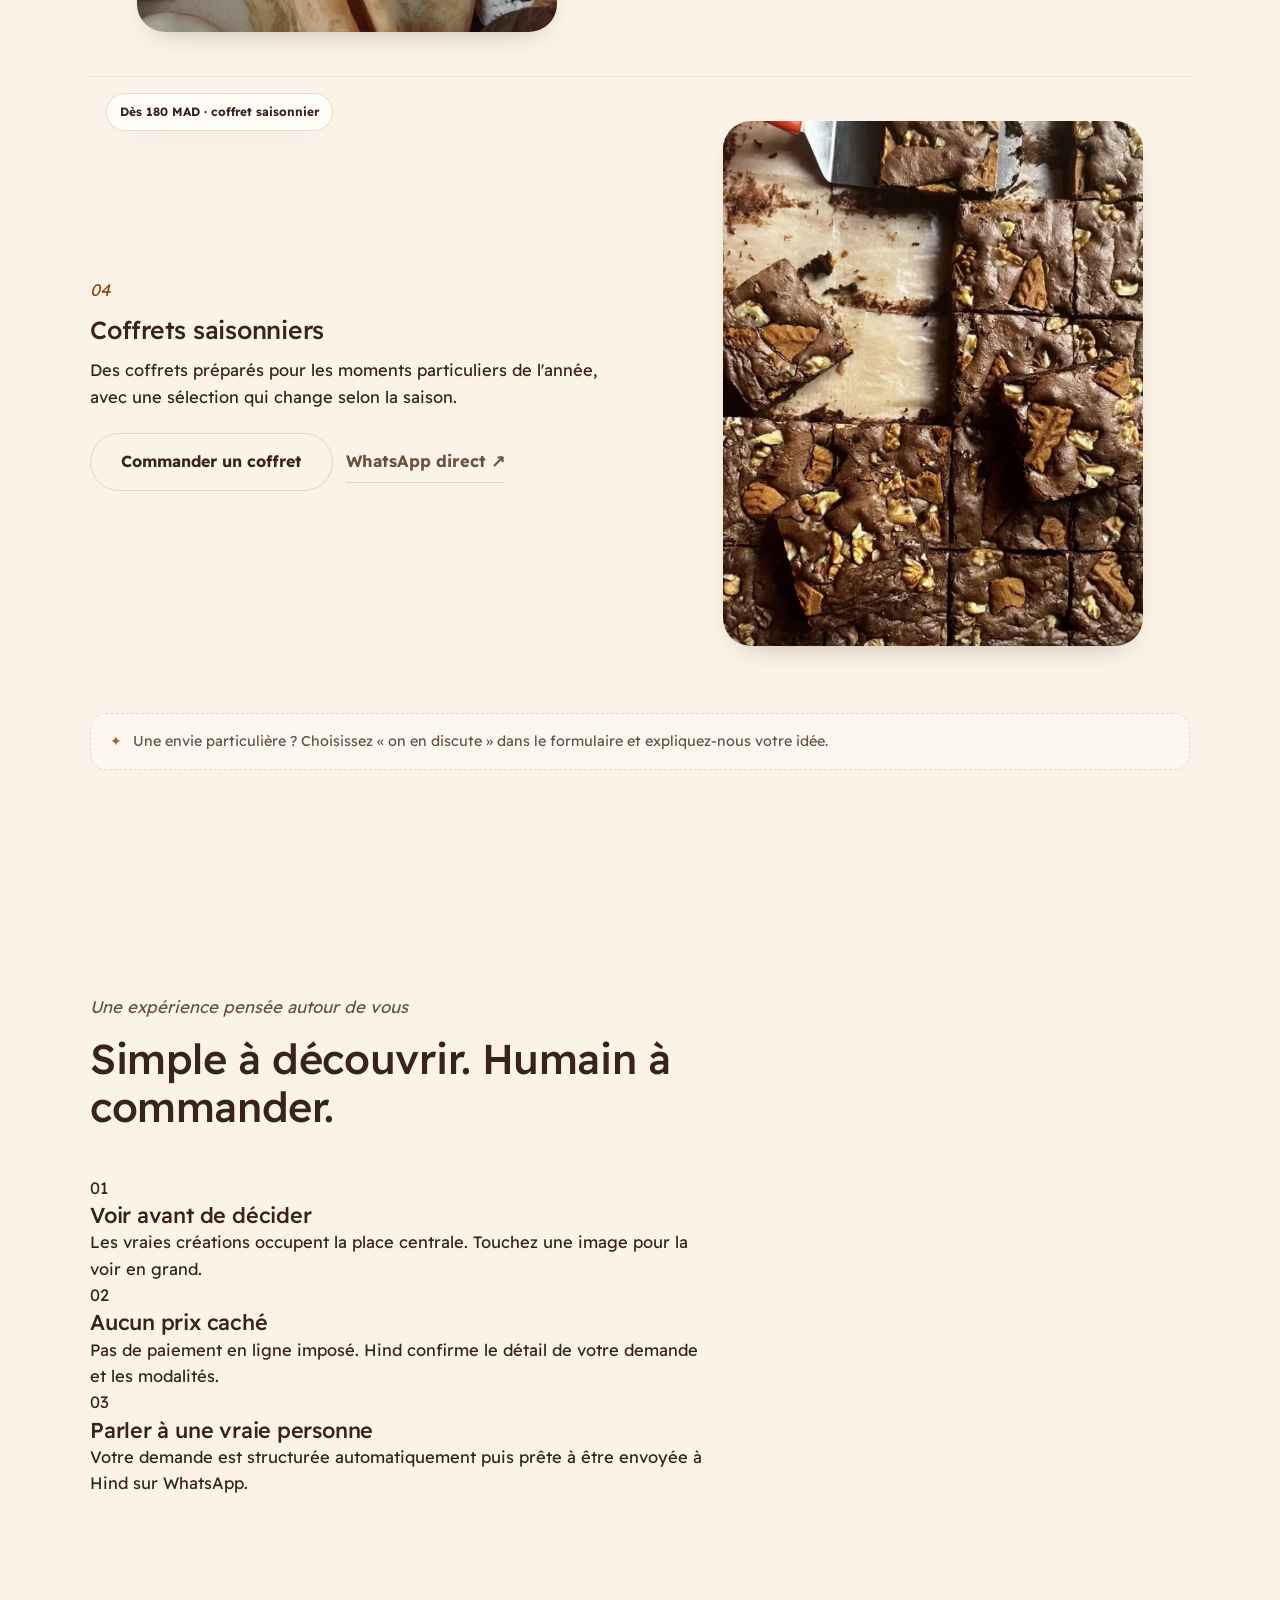
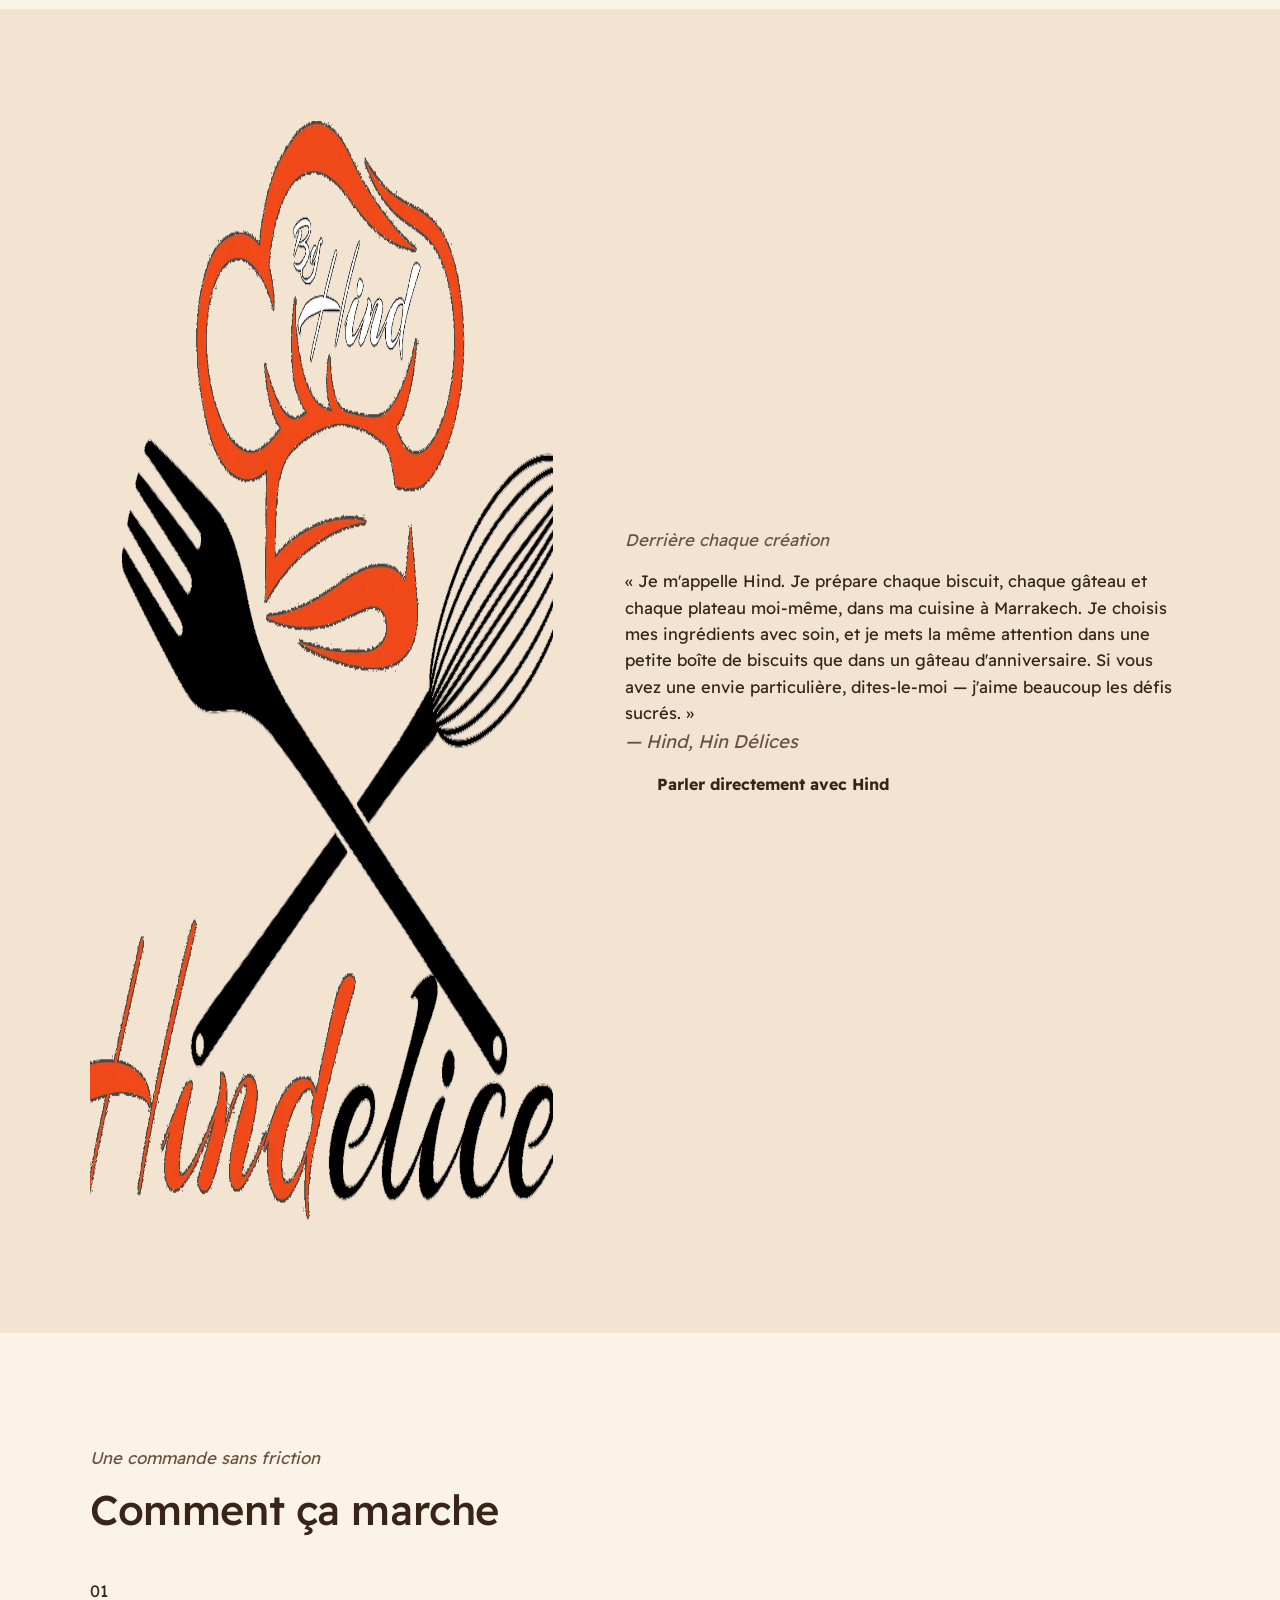
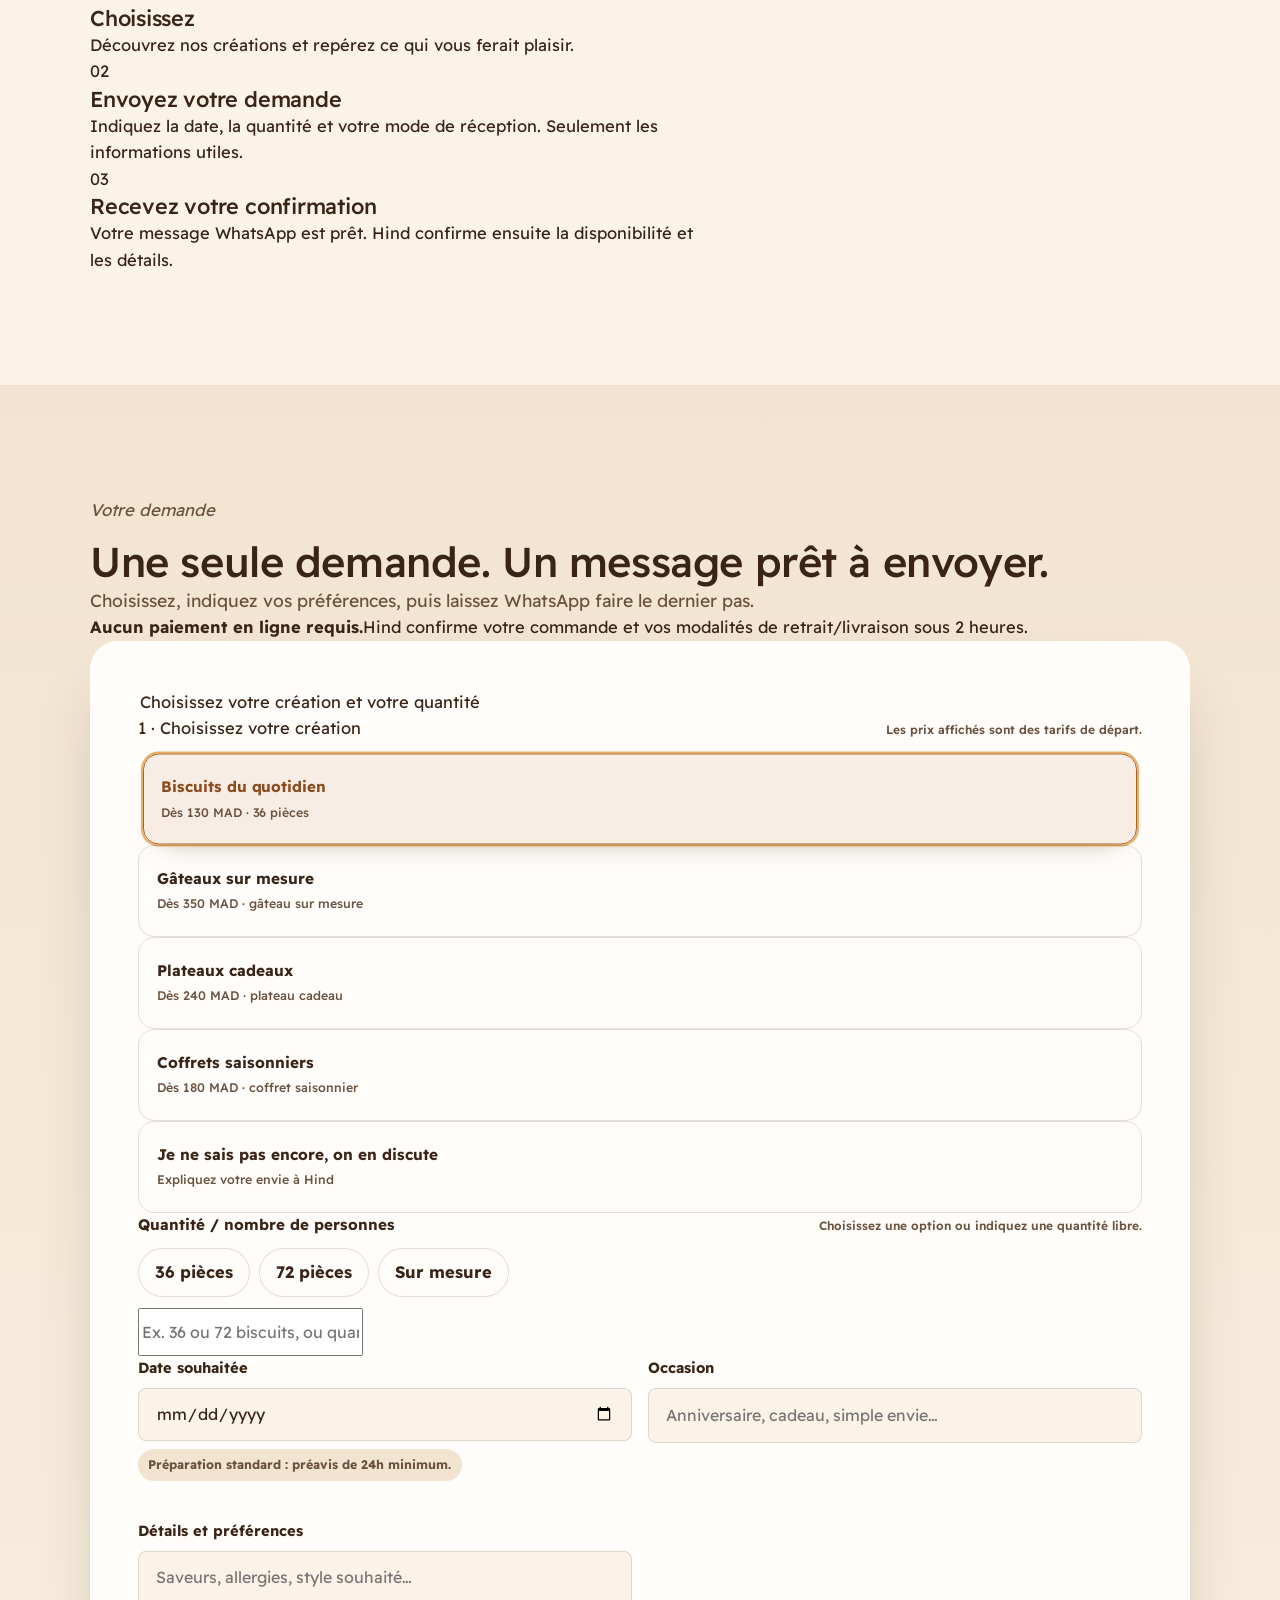
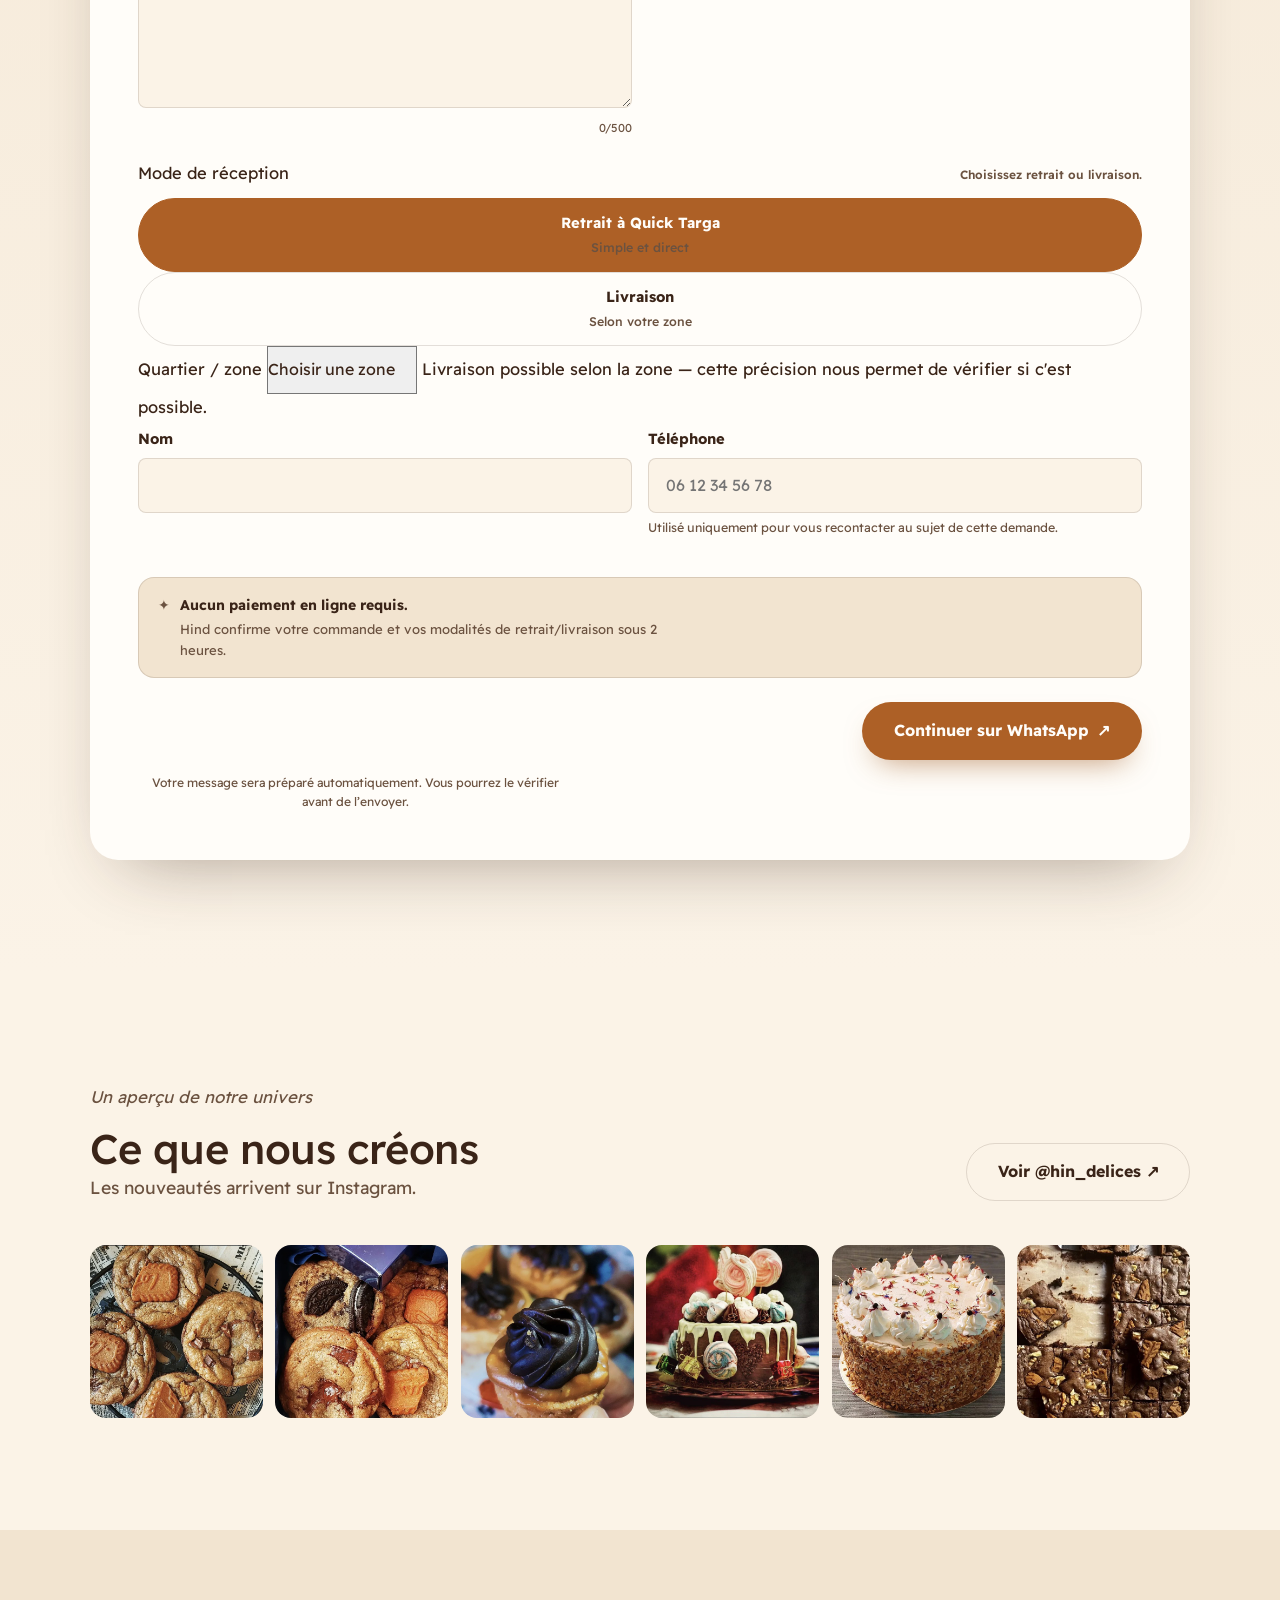
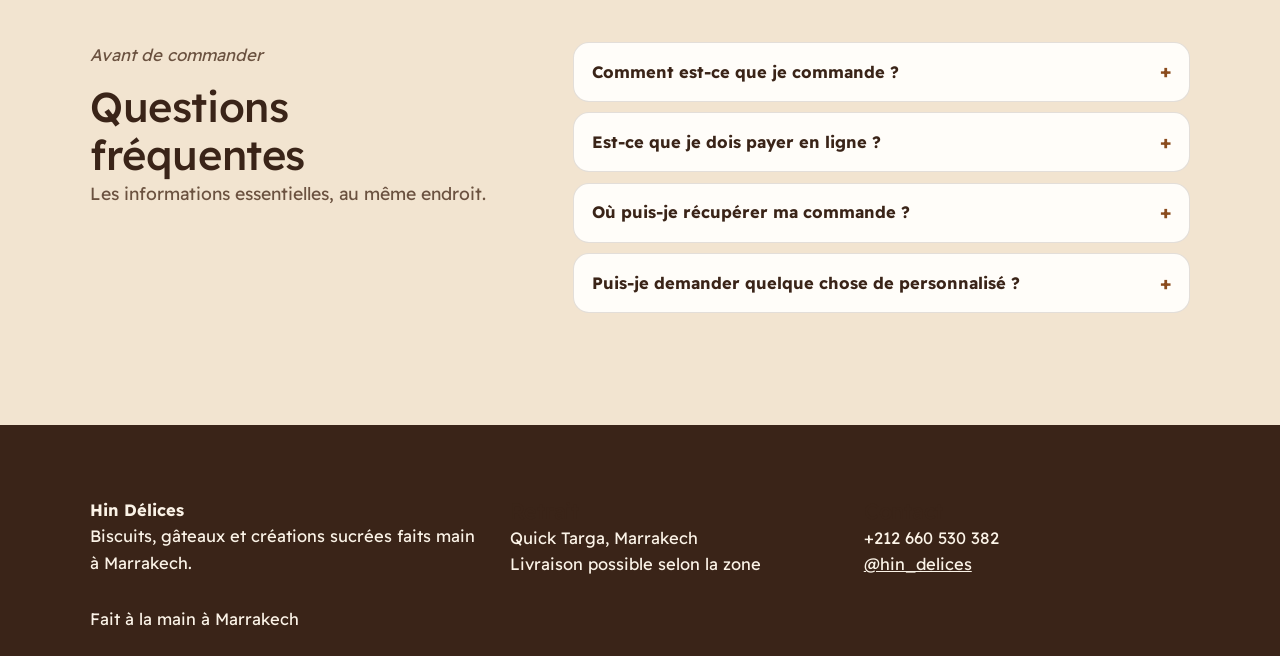
==== commit 58c8e427: "Serve production site directly from GitHub Pages root" ====
--- a/index.html
+++ b/index.html
@@ -1,22 +1,35 @@
 <!doctype html>
 <html lang="fr">
 <head>
-  <meta charset="utf-8">
-  <meta name="viewport" content="width=device-width, initial-scale=1, viewport-fit=cover">
-  <title>Hin Délices — Pâtisserie maison à Marrakech</title>
-  <meta name="description" content="Hin Délices à Marrakech : sablés, cookies maison, gâteaux, plateaux cadeaux et coffrets. Commande sur WhatsApp, retrait à Quick Targa.">
-  <link rel="canonical" href="https://benzair33-hub.github.io/Hindelices/">
-  <meta property="og:type" content="website">
-  <meta property="og:title" content="Hin Délices — Pâtisserie maison à Marrakech">
-  <meta property="og:description" content="Sablés, cookies maison, gâteaux et plateaux cadeaux à Marrakech.">
-  <meta property="og:url" content="https://benzair33-hub.github.io/Hindelices/">
-  <style>
-    html,body{margin:0;width:100%;min-height:100%;background:#fbf3e7}
-    iframe{display:block;width:100%;min-height:100vh;height:100vh;border:0}
-  </style>
+<meta charset="utf-8">
+<meta name="viewport" content="width=device-width, initial-scale=1, viewport-fit=cover">
+<title>Hin Délices — Pâtisserie maison à Marrakech</title>
+<meta name="description" content="Hin Délices à Marrakech : sablés, cookies maison, gâteaux, plateaux cadeaux et coffrets. Commande sur WhatsApp, retrait à Quick Targa.">
+<meta name="theme-color" content="#FBF3E7">
+<meta name="color-scheme" content="light">
+<link rel="canonical" href="https://benzair33-hub.github.io/Hindelices/">
+<meta property="og:type" content="website">
+<meta property="og:site_name" content="Hin Délices">
+<meta property="og:title" content="Hin Délices — Pâtisserie maison à Marrakech">
+<meta property="og:description" content="Des créations faites main à Marrakech. Commandez en quelques étapes et confirmez avec Hind sur WhatsApp.">
+<meta property="og:url" content="https://benzair33-hub.github.io/Hindelices/">
+<meta property="og:image" content="images/hero-cookies.jpg">
+<meta property="og:locale" content="fr_FR">
+<meta name="twitter:card" content="summary_large_image">
+<meta name="twitter:title" content="Hin Délices — Pâtisserie maison à Marrakech">
+<meta name="twitter:description" content="Des créations faites main à Marrakech. Commandez en quelques étapes et confirmez avec Hind sur WhatsApp.">
+<meta name="twitter:image" content="images/hero-cookies.jpg">
+<link rel="icon" type="image/png" href="images/hind-delices-mark.png">
+<link rel="apple-touch-icon" href="images/hind-delices-mark.png">
+<link rel="preconnect" href="https://fonts.googleapis.com">
+<link rel="preconnect" href="https://fonts.gstatic.com" crossorigin>
+<link rel="stylesheet" href="https://fonts.googleapis.com/css2?family=Readex+Pro:wght@400;500;600;700&display=swap">
+<link rel="stylesheet" href="styles.css">
+<script type="application/ld+json">{"@context":"https://schema.org","@type":"Bakery","name":"Hin Délices","image":"images/hero-cookies.jpg","telephone":"+212660530382","address":{"@type":"PostalAddress","addressLocality":"Marrakech","addressCountry":"MA"},"servesCuisine":"Pâtisserie marocaine et française","sameAs":["https://www.instagram.com/hin_delices"]}</script>
 </head>
 <body>
-  <iframe src="./current/" title="Hin Délices — Pâtisserie maison à Marrakech" loading="eager"></iframe>
-  <noscript><p style="padding:2rem;font-family:system-ui">Ouvrez <a href="./current/">Hin Délices</a>.</p></noscript>
+<div id="site-root"></div>
+<script>window.location.replace('./current/');</script>
+<noscript><p style="padding:2rem;font-family:system-ui">Ouvrez <a href="./current/">Hin Délices</a>.</p></noscript>
 </body>
-</html>
+</html>
--- a/styles.css
+++ b/styles.css
@@ -0,0 +1,1147 @@
+/* ==========================================================================
+   HIN DÉLICES — Design system
+   Warm home-bakery brand, Marrakech. FR (LTR) / AR (RTL) bilingual.
+   ========================================================================== */
+
+
+:root{
+  /* --- Palette: grounded in the real photography (caramel, gold leaf, pistachio, cherry) --- */
+  --cream:        #FBF3E7;
+  --cream-deep:   #F2E4D0;
+  --cocoa:        #3A2418;
+  --cocoa-soft:   #6B5240;
+  --caramel:      #AD6026;
+  --caramel-dark: #8A4B1D;
+  --honey:        #E7AE64;
+  --pistachio:    #7E8F55;
+  --cherry:       #A63A4C;
+  --line:         rgba(58,36,24,.14);
+  --line-soft:    rgba(58,36,24,.08);
+  --white:        #FFFDF9;
+
+  /* --- Type --- */
+  --font-display: 'Readex Pro', 'Segoe UI', Arial, sans-serif;
+  --font-body:    'Readex Pro', 'Segoe UI', Arial, sans-serif;
+
+  /* --- Layout --- */
+  --container: 1180px;
+  --container-narrow: 760px;
+  --radius-lg: 28px;
+  --radius-md: 16px;
+  --radius-sm: 8px;
+
+  --space-1: .5rem;
+  --space-2: 1rem;
+  --space-3: 1.75rem;
+  --space-4: 2.75rem;
+  --space-5: 4.5rem;
+  --space-6: 7rem;
+
+  --shadow: 0 30px 70px -35px rgba(58,36,24,.45);
+  --shadow-sm: 0 12px 30px -18px rgba(58,36,24,.4);
+
+  --ease: cubic-bezier(.22,.61,.36,1);
+  --dur: .5s;
+}
+
+html[dir="rtl"]{
+  --font-display: 'Readex Pro', 'Segoe UI', Arial, sans-serif;
+  --font-body: 'Readex Pro', 'Segoe UI', Arial, sans-serif;
+}
+
+@media (prefers-reduced-motion: reduce){
+  *, *::before, *::after{
+    animation-duration: .001ms !important;
+    animation-iteration-count: 1 !important;
+    transition-duration: .001ms !important;
+    scroll-behavior: auto !important;
+  }
+}
+
+/* ---------- Reset ---------- */
+*, *::before, *::after{ box-sizing: border-box; }
+html{ scroll-behavior: smooth; -webkit-text-size-adjust: 100%; }
+body{
+  margin: 0;
+  background: var(--cream);
+  color: var(--cocoa);
+  font-family: var(--font-body);
+  font-size: 16.5px;
+  line-height: 1.6;
+  -webkit-font-smoothing: antialiased;
+  overflow-x: hidden;
+}
+img{ max-width: 100%; display: block; }
+button{ font: inherit; }
+a{ color: inherit; }
+ul{ margin: 0; padding: 0; list-style: none; }
+h1,h2,h3,p,fieldset{ margin: 0; padding: 0; border: none; }
+input, textarea, select{ font: inherit; color: inherit; }
+
+.container{
+  width: 100%;
+  max-width: var(--container);
+  margin-inline: auto;
+  padding-inline: 1.5rem;
+}
+@media (min-width: 900px){
+  .container{ padding-inline: 2.5rem; }
+}
+
+.skip-link{
+  position: absolute;
+  inset-inline-start: -999px;
+  top: auto;
+  background: var(--cocoa);
+  color: var(--cream);
+  padding: .9em 1.4em;
+  border-radius: var(--radius-sm);
+  z-index: 999;
+}
+.skip-link:focus{
+  inset-inline-start: 1rem;
+  top: 1rem;
+}
+
+:focus-visible{
+  outline: 2.5px solid var(--caramel-dark);
+  outline-offset: 3px;
+  border-radius: 4px;
+}
+
+/* ---------- Type scale ---------- */
+.eyebrow{
+  font-family: var(--font-display);
+  font-style: italic;
+  font-weight: 400;
+  font-size: 1.05rem;
+  color: var(--cocoa-soft);
+  margin: 0 0 .9rem;
+}
+html[dir="rtl"] .eyebrow{ font-style: normal; }
+
+h1,h2,h3{
+  font-family: var(--font-display);
+  font-weight: 500;
+  letter-spacing: -.01em;
+  color: var(--cocoa);
+}
+h1{ font-size: clamp(2.4rem, 4.6vw, 3.7rem); line-height: 1.08; font-weight: 600; }
+h2{ font-size: clamp(1.9rem, 3.4vw, 2.6rem); line-height: 1.15; }
+h3{ font-size: 1.35rem; line-height: 1.3; }
+
+.section-head{
+  max-width: 640px;
+  margin-bottom: var(--space-4);
+}
+html[dir="rtl"] h1, html[dir="rtl"] h2, html[dir="rtl"] h3{ letter-spacing: 0; }
+
+p{ max-width: 62ch; }
+.lede{ font-size: 1.1rem; color: var(--cocoa-soft); }
+
+/* ---------- Buttons ---------- */
+.btn{
+  display: inline-flex;
+  align-items: center;
+  gap: .55em;
+  border-radius: 999px;
+  padding: .95em 1.9em;
+  font-weight: 700;
+  font-size: 1rem;
+  text-decoration: none;
+  cursor: pointer;
+  border: 1.5px solid transparent;
+  transition: transform .35s var(--ease), background .25s var(--ease), box-shadow .25s var(--ease), border-color .25s var(--ease);
+  white-space: nowrap;
+}
+.btn-primary{
+  background: var(--caramel);
+  color: var(--white);
+  box-shadow: 0 14px 30px -14px rgba(157,90,34,.65);
+}
+.btn-primary:hover{ background: var(--caramel-dark); transform: translateY(-1px); }
+.btn-primary:active{ transform: translateY(0); }
+.btn-ghost{
+  background: transparent;
+  color: var(--cocoa);
+  border-color: var(--line);
+}
+.btn-ghost:hover{ border-color: var(--cocoa); }
+.btn-outline-light{
+  background: transparent;
+  color: var(--cream);
+  border-color: rgba(251,243,231,.4);
+}
+.btn-outline-light:hover{ border-color: var(--cream); background: rgba(251,243,231,.08); }
+.btn-block{ width: 100%; justify-content: center; }
+.btn[disabled]{ opacity: .55; cursor: not-allowed; }
+.btn-sm{ padding: .7em 1.3em; font-size: .92rem; }
+
+/* ================= HEADER ================= */
+.site-header{
+  position: sticky;
+  top: 0;
+  z-index: 60;
+  background: rgba(251,243,231,.88);
+  backdrop-filter: blur(10px);
+  -webkit-backdrop-filter: blur(10px);
+  border-bottom: 1px solid var(--line-soft);
+}
+.header-inner{
+  display: flex;
+  align-items: center;
+  justify-content: space-between;
+  gap: 1rem;
+  padding-block: .78rem;
+}
+.logo{
+  display: inline-flex;
+  align-items: center;
+  gap: .62rem;
+  font-family: var(--font-display);
+  font-weight: 600;
+  font-size: 1.3rem;
+  text-decoration: none;
+  color: var(--cocoa);
+  letter-spacing: -.01em;
+  min-width: 0;
+}
+.logo-mark{
+  width: 62px;
+  flex: 0 0 62px;
+  display: grid;
+  place-items: center;
+}
+.logo-mark img{
+  width: 100%;
+  height: auto;
+  object-fit: contain;
+}
+.logo-name{
+  white-space: nowrap;
+}
+.nav-primary{
+  display: none;
+  align-items: center;
+  gap: 2.1rem;
+}
+.nav-primary a{
+  text-decoration: none;
+  font-weight: 600;
+  font-size: .98rem;
+  color: var(--cocoa-soft);
+  transition: color .2s var(--ease);
+}
+.nav-primary a:hover{ color: var(--cocoa); }
+@media (min-width: 860px){
+  .nav-primary{ display: flex; }
+}
+.header-actions{
+  display: flex;
+  align-items: center;
+  gap: .9rem;
+}
+.lang-switch{
+  display: flex;
+  align-items: center;
+  border: 1.5px solid var(--line);
+  border-radius: 999px;
+  padding: .2rem;
+  gap: .1rem;
+}
+.lang-switch button{
+  border: none;
+  background: transparent;
+  padding: .35em .8em;
+  border-radius: 999px;
+  font-weight: 700;
+  font-size: .82rem;
+  color: var(--cocoa-soft);
+  cursor: pointer;
+  transition: background .2s var(--ease), color .2s var(--ease);
+}
+.lang-switch button[aria-pressed="true"]{
+  background: var(--cocoa);
+  color: var(--cream);
+}
+.header-actions .btn{ display: none; }
+@media (min-width: 620px){
+  .header-actions .btn{ display: inline-flex; }
+}
+
+/* ================= HERO ================= */
+.hero{
+  padding-block: var(--space-5) var(--space-5);
+  overflow: hidden;
+}
+.hero .container{
+  display: grid;
+  grid-template-columns: 1fr;
+  gap: var(--space-4);
+  align-items: center;
+}
+@media (min-width: 940px){
+  .hero .container{
+    grid-template-columns: 1.05fr .95fr;
+    gap: var(--space-5);
+  }
+  html[dir="rtl"] .hero .container{ grid-template-columns: .95fr 1.05fr; }
+}
+.hero-copy{ max-width: 560px; }
+.hero-copy h1{ margin-bottom: 1.3rem; }
+.hero-copy .lede{ margin-bottom: 2.1rem; }
+.hero-cta-row{
+  display: flex;
+  flex-wrap: wrap;
+  align-items: center;
+  gap: 1.1rem;
+}
+.hero-meta{
+  font-size: .93rem;
+  color: var(--cocoa-soft);
+  font-weight: 600;
+}
+.hero-media{
+  position: relative;
+  justify-self: center;
+  width: 100%;
+  max-width: 460px;
+}
+.hero-media .frame{
+  position: relative;
+  border-radius: var(--radius-lg);
+  overflow: hidden;
+  box-shadow: var(--shadow);
+  aspect-ratio: 4 / 5;
+}
+.hero-media img{
+  width: 100%;
+  height: 100%;
+  object-fit: cover;
+}
+.hero-media .tag{
+  position: absolute;
+  bottom: 1.1rem;
+  inset-inline-start: 1.1rem;
+  background: rgba(251,243,231,.94);
+  color: var(--cocoa);
+  font-weight: 700;
+  font-size: .85rem;
+  padding: .55em 1.05em;
+  border-radius: 999px;
+  box-shadow: var(--shadow-sm);
+}
+.hero-fade{
+  opacity: 0;
+  transform: translateY(14px);
+  animation: heroIn var(--dur) var(--ease) forwards;
+}
+.hero-fade.d2{ animation-delay: .12s; }
+.hero-fade.d3{ animation-delay: .22s; }
+@keyframes heroIn{ to{ opacity: 1; transform: none; } }
+
+/* ================= SECTION RHYTHM ================= */
+section{ padding-block: var(--space-6); }
+.bg-deep{ background: var(--cream-deep); }
+
+/* ================= MENU ================= */
+.menu-row{
+  display: grid;
+  grid-template-columns: 1fr;
+  gap: 2.2rem;
+  align-items: center;
+  padding-block: var(--space-4);
+}
+.menu-row + .menu-row{ border-top: 1px solid var(--line-soft); }
+@media (min-width: 860px){
+  .menu-row{ grid-template-columns: 1fr 1fr; gap: var(--space-5); }
+  .menu-row.flip .menu-row-media{ order: 2; }
+  .menu-row.flip .menu-row-copy{ order: 1; }
+  html[dir="rtl"] .menu-row.flip .menu-row-media{ order: 1; }
+  html[dir="rtl"] .menu-row.flip .menu-row-copy{ order: 2; }
+}
+.menu-row-media{
+  position: relative;
+  border-radius: var(--radius-lg);
+  overflow: hidden;
+  aspect-ratio: 4/5;
+  max-width: 420px;
+  width: 100%;
+  margin-inline: auto;
+  box-shadow: var(--shadow-sm);
+}
+.menu-row-media img{
+  width: 100%;
+  height: 100%;
+  object-fit: cover;
+  transition: transform .6s var(--ease);
+}
+@media (hover:hover){
+  .menu-row-media:hover img{ transform: scale(1.045); }
+}
+.menu-row-media.is-placeholder{
+  background: linear-gradient(150deg, var(--cocoa) 0%, var(--caramel-dark) 130%);
+  display: flex;
+  align-items: flex-end;
+  padding: 1.6rem;
+}
+.menu-row-media.is-placeholder::before{
+  content: "";
+  position: absolute;
+  inset: 0;
+  background-image: radial-gradient(rgba(255,255,255,.09) 1px, transparent 1px);
+  background-size: 14px 14px;
+  opacity: .5;
+}
+.placeholder-note{
+  position: relative;
+  color: rgba(251,243,231,.88);
+  font-size: .85rem;
+  font-weight: 600;
+  border: 1px solid rgba(251,243,231,.35);
+  padding: .5em 1em;
+  border-radius: 999px;
+}
+.menu-row-copy .index{
+  font-family: var(--font-display);
+  font-style: italic;
+  color: var(--caramel-dark);
+  font-size: 1.05rem;
+  margin-bottom: .6rem;
+  display: block;
+}
+html[dir="rtl"] .menu-row-copy .index{ font-style: normal; }
+.menu-row-copy h3{ margin-bottom: .7rem; font-size: 1.55rem; }
+.menu-row-copy p{ margin-bottom: 1.4rem; }
+
+/* ================= MEET HIND ================= */
+.hind-grid{
+  display: grid;
+  grid-template-columns: 1fr;
+  gap: var(--space-4);
+  align-items: center;
+}
+@media (min-width: 860px){
+  .hind-grid{ grid-template-columns: .82fr 1fr; gap: var(--space-5); }
+}
+.hind-portrait{
+  aspect-ratio: 4/5;
+  border-radius: var(--radius-lg);
+  max-width: 380px;
+  width: 100%;
+  margin-inline: auto;
+  background: linear-gradient(155deg, var(--cream-deep), var(--honey) 160%);
+  position: relative;
+  overflow: hidden;
+  box-shadow: var(--shadow-sm);
+  display: flex;
+  align-items: center;
+  justify-content: center;
+}
+.hind-portrait::before{
+  content: "";
+  position: absolute;
+  inset: 0;
+  background-image: radial-gradient(rgba(58,36,24,.06) 1px, transparent 1px);
+  background-size: 16px 16px;
+}
+.hind-logo-plaque{
+  position: relative;
+  width: 82%;
+  aspect-ratio: 1.12;
+  border-radius: 24px;
+  background: rgba(255,253,249,.84);
+  border: 1px solid rgba(58,36,24,.09);
+  box-shadow: 0 22px 50px -28px rgba(58,36,24,.5);
+  display: grid;
+  place-items: center;
+  padding: 1.2rem;
+  transform: rotate(2deg);
+}
+.hind-logo-plaque::after{
+  content: "";
+  position: absolute;
+  inset: 8px;
+  border: 1px solid rgba(173,96,38,.16);
+  border-radius: 18px;
+  pointer-events: none;
+}
+.hind-logo-plaque img{
+  width: 100%;
+  height: 100%;
+  object-fit: contain;
+  position: relative;
+  z-index: 1;
+}
+.portrait-caption{
+  position: absolute;
+  bottom: 1rem;
+  inset-inline-start: 1rem;
+  background: rgba(251,243,231,.94);
+  color: var(--cocoa);
+  font-size: .78rem;
+  font-weight: 700;
+  padding: .45em .8em;
+  border-radius: 999px;
+  box-shadow: var(--shadow-sm);
+}
+.hind-copy blockquote{
+  margin: 0 0 1.6rem;
+  font-family: var(--font-display);
+  font-size: clamp(1.25rem, 2vw, 1.55rem);
+  line-height: 1.55;
+  font-weight: 400;
+  color: var(--cocoa);
+}
+.hind-sign{
+  font-family: var(--font-display);
+  font-style: italic;
+  font-size: 1.15rem;
+  color: var(--cocoa-soft);
+}
+html[dir="rtl"] .hind-sign{ font-style: normal; }
+html[dir="rtl"] .menu-row-copy .index{ font-style: normal; }
+
+/* ================= HOW IT WORKS ================= */
+.steps{
+  display: grid;
+  grid-template-columns: 1fr;
+  gap: var(--space-4);
+}
+@media (min-width: 780px){
+  .steps{ grid-template-columns: repeat(3, 1fr); gap: var(--space-3); }
+}
+.step-num{
+  font-family: var(--font-display);
+  font-size: 2.4rem;
+  color: var(--caramel-dark);
+  margin-bottom: .8rem;
+  line-height: 1;
+}
+.step h3{ margin-bottom: .55rem; font-size: 1.2rem; }
+.step p{ color: var(--cocoa-soft); font-size: .98rem; }
+
+/* ================= ORDER FORM ================= */
+.order-wrap{
+  max-width: 640px;
+  margin-inline: auto;
+}
+.order-card{
+  background: var(--white);
+  border-radius: var(--radius-lg);
+  box-shadow: var(--shadow);
+  padding: clamp(1.6rem, 4vw, 3rem);
+}
+.progress{
+  display: flex;
+  gap: .5rem;
+  margin-bottom: 2.2rem;
+}
+.progress span{
+  flex: 1;
+  height: 4px;
+  border-radius: 4px;
+  background: var(--line);
+  overflow: hidden;
+}
+.progress span::after{
+  content: "";
+  display: block;
+  height: 100%;
+  width: 0%;
+  background: var(--caramel);
+  transition: width .4s var(--ease);
+}
+.progress span.done::after{ width: 100%; }
+.progress span.active::after{ width: 55%; }
+
+.form-step{ display: none; }
+.form-step.active{ display: block; animation: stepIn .35s var(--ease); }
+@keyframes stepIn{ from{ opacity:0; transform: translateY(6px);} to{opacity:1; transform:none;} }
+.form-step h3{ margin-bottom: 1.6rem; }
+
+.field{ margin-bottom: 1.4rem; }
+.field label{
+  display: block;
+  font-weight: 700;
+  font-size: .92rem;
+  margin-bottom: .5rem;
+  color: var(--cocoa);
+}
+.field .hint{
+  display: block;
+  font-weight: 500;
+  font-size: .82rem;
+  color: var(--cocoa-soft);
+  margin-top: .35rem;
+}
+.field input[type="text"],
+.field input[type="tel"],
+.field input[type="date"],
+.field input[type="number"],
+.field select,
+.field textarea{
+  width: 100%;
+  padding: .85em 1.05em;
+  border-radius: var(--radius-sm);
+  border: 1.5px solid var(--line);
+  background: var(--cream);
+  transition: border-color .2s var(--ease), background .2s var(--ease);
+}
+.field textarea{ min-height: 110px; resize: vertical; }
+.field input:focus, .field select:focus, .field textarea:focus{
+  border-color: var(--caramel);
+  background: var(--white);
+}
+.radio-row{
+  display: flex;
+  flex-wrap: wrap;
+  gap: .7rem;
+}
+.radio-pill{
+  position: relative;
+}
+.radio-pill input{
+  position: absolute;
+  opacity: 0;
+  inset: 0;
+  cursor: pointer;
+}
+.radio-pill span{
+  display: inline-flex;
+  align-items: center;
+  padding: .7em 1.3em;
+  border-radius: 999px;
+  border: 1.5px solid var(--line);
+  font-weight: 600;
+  font-size: .92rem;
+  transition: all .2s var(--ease);
+}
+.radio-pill input:checked + span{
+  border-color: var(--caramel);
+  background: var(--caramel);
+  color: var(--white);
+}
+.radio-pill input:focus-visible + span{
+  outline: 2.5px solid var(--caramel-dark);
+  outline-offset: 2px;
+}
+.cat-grid{
+  display: grid;
+  grid-template-columns: 1fr;
+  gap: .8rem;
+}
+@media (min-width: 520px){
+  .cat-grid{ grid-template-columns: 1fr 1fr; }
+}
+.cat-option{ position: relative; }
+.cat-option input{
+  position: absolute;
+  opacity: 0;
+  inset: 0;
+  cursor: pointer;
+  width: 100%;
+  height: 100%;
+}
+.cat-option span{
+  display: block;
+  padding: 1.1em 1.2em;
+  border-radius: var(--radius-md);
+  border: 1.5px solid var(--line);
+  font-weight: 700;
+  font-size: .96rem;
+  transition: all .2s var(--ease);
+}
+.cat-option input:checked + span{
+  border-color: var(--caramel);
+  background: rgba(173,96,38,.1);
+  color: var(--caramel-dark);
+}
+.cat-option input:focus-visible + span{
+  outline: 2.5px solid var(--caramel-dark);
+  outline-offset: 2px;
+}
+.field-delivery-extra{ display:grid; grid-template-rows:0fr; max-height:none; opacity:0; overflow:hidden; margin:0; transition:grid-template-rows .3s var(--ease), opacity .2s var(--ease), margin .3s var(--ease); }
+.field-delivery-extra.is-active{ grid-template-rows:1fr; opacity:1; margin-bottom:1.4rem; }
+.field-delivery-inner{ min-height:0; overflow:hidden; }
+
+.form-actions{
+  display: flex;
+  justify-content: space-between;
+  align-items: center;
+  gap: 1rem;
+  margin-top: 2rem;
+}
+.form-actions .btn-ghost{ visibility: visible; }
+.form-actions .spacer{ flex: 1; }
+.form-msg{
+  margin-top: 1rem;
+  font-size: .9rem;
+  font-weight: 600;
+  color: var(--cherry);
+}
+.reassure{
+  display: flex;
+  gap: .6rem;
+  align-items: flex-start;
+  background: var(--cream-deep);
+  border-radius: var(--radius-md);
+  padding: 1rem 1.2rem;
+  font-size: .88rem;
+  color: var(--cocoa-soft);
+  margin-top: 1.6rem;
+}
+
+.order-success{ display: none; text-align: center; padding-block: 1rem; }
+.order-success.active{ display: block; animation: stepIn .4s var(--ease); }
+.order-success .mark{
+  font-family: var(--font-display);
+  font-size: 2.6rem;
+  color: var(--caramel);
+  display: block;
+  margin-bottom: 1rem;
+}
+.order-success h3{ margin-bottom: .8rem; }
+.order-success p{ margin-inline: auto; color: var(--cocoa-soft); }
+.order-success .btn{ margin-top: 1.8rem; }
+
+
+/* ================= VIDEO MEDIA ================= */
+.ux-video {
+  display:block;
+  width:100%;
+  height:100%;
+  object-fit:cover;
+  object-position:center;
+  background:var(--cream-deep);
+}
+.hero-media .frame, .menu-row-media {
+  aspect-ratio:4 / 5;
+}
+.media-hover-target { position:relative; isolation:isolate; }
+.media-hover-target::after {
+  content:"";
+  position:absolute;
+  inset:0;
+  pointer-events:none;
+  background:linear-gradient(180deg, rgba(58,36,24,0) 55%, rgba(58,36,24,.16) 100%);
+}
+.media-expand {
+  position:absolute;
+  z-index:4;
+  inset-inline-end:.8rem;
+  top:.8rem;
+  width:44px;
+  height:44px;
+  border:1px solid rgba(255,255,255,.55);
+  background:rgba(251,243,231,.92);
+  color:var(--cocoa);
+  border-radius:50%;
+  display:grid;
+  place-items:center;
+  cursor:pointer;
+  box-shadow:var(--shadow-sm);
+  transition:transform .2s var(--ease), background .2s var(--ease);
+}
+.media-expand:hover { transform:scale(1.04); background:var(--white); }
+.media-expand span { font-size:.92rem; margin-inline-start:.12rem; }
+.media-hover-target .media-expand[data-lightbox-type="video"]::after {
+  content:"";
+  position:absolute;
+  inset:auto .55rem .55rem auto;
+  width:8px;
+  height:8px;
+  border-radius:50%;
+  background:var(--caramel);
+  box-shadow:0 0 0 4px rgba(251,243,231,.88);
+}
+@media (hover:hover) {
+  .media-hover-target .media-expand { opacity:0; transform:scale(.92); }
+  .media-hover-target:hover .media-expand, .media-hover-target:focus-within .media-expand { opacity:1; transform:scale(1); }
+}
+@media (max-width:620px) {
+  .media-hover-target .media-expand { opacity:1; transform:none; }
+}
+
+/* ================= INSTAGRAM PROOF ================= */
+.ig-head{
+  display: flex;
+  flex-wrap: wrap;
+  align-items: flex-end;
+  justify-content: space-between;
+  gap: 1.2rem;
+  margin-bottom: var(--space-4);
+}
+.ig-head .section-head{ margin-bottom: 0; }
+.ig-grid{
+  display: grid;
+  grid-template-columns: repeat(2, 1fr);
+  gap: .7rem;
+}
+@media (min-width: 620px){
+  .ig-grid{ grid-template-columns: repeat(3, 1fr); }
+}
+@media (min-width: 980px){
+  .ig-grid{ grid-template-columns: repeat(6, 1fr); gap: .8rem; }
+}
+.ig-item{
+  aspect-ratio: 1/1;
+  border-radius: var(--radius-md);
+  overflow: hidden;
+  position: relative;
+}
+.ig-item img{
+  width: 100%;
+  height: 100%;
+  object-fit: cover;
+  transition: transform .5s var(--ease);
+}
+@media (hover:hover){
+  .ig-item:hover img{ transform: scale(1.06); }
+}
+
+/* ================= FOOTER ================= */
+.site-footer{
+  background: var(--cocoa);
+  color: var(--cream);
+  padding-block: var(--space-5) var(--space-4);
+}
+.footer-grid{
+  display: grid;
+  grid-template-columns: 1fr;
+  gap: var(--space-4);
+}
+@media (min-width: 760px){
+  .footer-grid{ grid-template-columns: 1.2fr 1fr 1fr; gap: var(--space-3); }
+}
+.footer-brand{
+  display: inline-flex;
+  align-items: center;
+  gap: .75rem;
+  font-family: var(--font-display);
+  font-size: 1.6rem;
+  margin-bottom: .8rem;
+  text-decoration: none;
+  color: var(--cream);
+}
+.footer-brand img{
+  width: 82px;
+  height: 56px;
+  object-fit: contain;
+}
+.footer-tag{ color: rgba(251,243,231,.65); max-width: 34ch; font-size: .95rem; }
+.footer-col h4{
+  font-size: .8rem;
+  text-transform: none;
+  letter-spacing: .02em;
+  color: rgba(251,243,231,.55);
+  font-weight: 700;
+  margin-bottom: 1rem;
+}
+.footer-col a, .footer-col p{
+  display: block;
+  color: var(--cream);
+  text-decoration: none;
+  font-weight: 600;
+  margin-bottom: .7rem;
+  font-size: 1rem;
+}
+.footer-col a{ transition: color .2s var(--ease); }
+.footer-col a:hover{ color: var(--honey); }
+.footer-note{ color: rgba(251,243,231,.55); font-size: .88rem; font-weight: 500; }
+.footer-bottom{
+  border-top: 1px solid rgba(251,243,231,.15);
+  margin-top: var(--space-4);
+  padding-top: 1.6rem;
+  font-size: .85rem;
+  color: rgba(251,243,231,.5);
+  display: flex;
+  flex-wrap: wrap;
+  gap: .6rem 1.4rem;
+  justify-content: space-between;
+}
+
+/* ================= BALANCED ORDER STEPS ================= */
+.field-quantity-step1{ margin-top:1.2rem; }
+.field-quantity-step1 input{ min-height:52px; }
+.form-step[data-step="2"] .field-details-grid{ display:grid; grid-template-columns:1fr 1fr; gap:1rem; }
+@media (min-width: 680px){
+}
+
+/* ================= STICKY MOBILE CTA ================= */
+.sticky-cta{
+  position: fixed;
+  inset-inline: 0;
+  bottom: 0;
+  z-index: 70;
+  padding: .7rem 1rem calc(.7rem + env(safe-area-inset-bottom));
+  background: var(--cream);
+  border-top: 1px solid var(--line);
+  box-shadow: 0 -10px 30px -14px rgba(58,36,24,.25);
+  transform: translateY(120%);
+  transition: transform .35s var(--ease);
+}
+.sticky-cta.show{ transform: translateY(0); }
+.sticky-cta.is-suppressed{ transform: translateY(120%); pointer-events:none; }
+.sticky-cta .btn{
+  width: 100%;
+  box-shadow: var(--shadow);
+}
+@media (min-width: 860px){
+  .sticky-cta{ display: none; }
+}
+
+/* ================= UTILITIES ================= */
+.visually-hidden{
+  position: absolute !important;
+  width: 1px; height: 1px;
+  overflow: hidden;
+  clip: rect(0,0,0,0);
+  white-space: nowrap;
+  border: 0; padding: 0; margin: -1px;
+}
+.required-mark{ color: var(--cherry); }
+
+@media (max-width: 619px){
+  .logo-mark{ width: 50px; flex-basis: 50px; }
+  .logo-name{ font-size: 1.12rem; }
+}
+@media (max-width: 939px){
+  }
+@media (max-width: 519px){
+}
+
+
+/* ========================================================================== 
+   UX UPGRADE — premium mobile-first interaction layer
+   ========================================================================== */
+html { scroll-padding-top: 96px; }
+body { padding-bottom: 0; }
+body.menu-open, body.modal-open { overflow: hidden; }
+.topbar { background: var(--cocoa); color: var(--cream); font-size: .78rem; }
+.topbar-inner { min-height: 34px; display:flex; justify-content:space-between; align-items:center; gap:1rem; }
+.topbar a { color: var(--cream); font-weight:700; text-decoration:none; }
+.topbar a:hover { color:var(--honey); }
+.logo { display:inline-flex; align-items:center; gap:.65rem; }
+.logo-mark { width:52px; height:38px; display:block; flex:none; }
+.logo-mark img { width:100%; height:100%; object-fit:contain; }
+.logo-name { line-height:1; }
+.menu-toggle { display:none; width:44px; height:44px; border:1px solid var(--line); background:transparent; border-radius:50%; align-items:center; justify-content:center; flex-direction:column; gap:4px; cursor:pointer; }
+.menu-toggle span { width:17px; height:1.5px; background:var(--cocoa); display:block; transition:transform .2s var(--ease), opacity .2s var(--ease); }
+.menu-toggle[aria-expanded="true"] span:nth-child(1){ transform:translateY(5.5px) rotate(45deg); }
+.menu-toggle[aria-expanded="true"] span:nth-child(2){ opacity:0; }
+.menu-toggle[aria-expanded="true"] span:nth-child(3){ transform:translateY(-5.5px) rotate(-45deg); }
+.nav-primary a.is-current { color:var(--cocoa); }
+.hero-grid { display:grid; grid-template-columns:1.05fr .95fr; gap:var(--space-5); align-items:center; }
+.hero-meta{ margin-top:1.25rem; color:var(--cocoa-soft); font-size:.9rem; font-weight:700; }
+.proof-icon { color:var(--caramel); }
+.btn-large { min-height:54px; }
+.text-link { font-weight:800; text-decoration:none; color:var(--cocoa); border-bottom:1px solid var(--line); padding:.45rem 0; }
+.text-link:hover { border-color:var(--cocoa); }
+.trust-strip { border-block:1px solid var(--line-soft); background:rgba(255,255,255,.34); }
+.trust-grid { display:grid; grid-template-columns:repeat(4,1fr); }
+.trust-item { padding:1rem 1.25rem; border-inline-start:1px solid var(--line-soft); display:flex; flex-direction:column; gap:.12rem; }
+.trust-item:last-child { border-inline-end:1px solid var(--line-soft); }
+.trust-item strong { font-size:.9rem; }
+.trust-item span { color:var(--cocoa-soft); font-size:.78rem; }
+.section-head-with-kicker { display:flex; justify-content:space-between; align-items:end; gap:2rem; max-width:none; }
+.section-head-with-kicker > .lede { max-width:42ch; }
+.jump-pills { display:flex; flex-wrap:wrap; gap:.55rem; margin-bottom:1.2rem; }
+.jump-pills a { text-decoration:none; padding:.55rem .9rem; border:1px solid var(--line); border-radius:999px; font-weight:700; font-size:.85rem; background:var(--white); transition:transform .2s var(--ease), border-color .2s var(--ease), background .2s var(--ease); }
+.jump-pills a:hover { transform:translateY(-1px); border-color:var(--cocoa); }
+.image-hover-target .image-expand { position:absolute; z-index:2; top:.8rem; inset-inline-end:.8rem; width:42px; height:42px; border:1px solid rgba(255,255,255,.5); background:rgba(251,243,231,.9); color:var(--cocoa); border-radius:50%; opacity:0; transform:scale(.9); cursor:pointer; transition:opacity .2s var(--ease),transform .2s var(--ease); box-shadow:var(--shadow-sm); }
+.image-hover-target:hover .image-expand, .image-hover-target:focus-within .image-expand { opacity:1; transform:scale(1); }
+.image-expand span { font-size:1.15rem; }
+.category-note { display:flex; gap:.7rem; align-items:center; padding:1rem 1.2rem; margin-top:1.4rem; border:1px dashed var(--line); border-radius:var(--radius-md); background:rgba(255,255,255,.34); color:var(--cocoa-soft); font-size:.9rem; }
+.category-note > span:first-child { color:var(--caramel); }
+.values-grid { display:grid; grid-template-columns:repeat(3,1fr); gap:1rem; }
+.value-card { padding:1.6rem; border:1px solid var(--line); border-radius:var(--radius-md); background:rgba(255,253,249,.62); }
+.value-icon { display:inline-flex; width:40px; height:40px; border-radius:50%; align-items:center; justify-content:center; border:1px solid var(--line); font-family:var(--font-display); color:var(--caramel-dark); margin-bottom:1.1rem; }
+.value-card h3 { margin-bottom:.55rem; }
+.value-card p { color:var(--cocoa-soft); font-size:.95rem; }
+.hind-actions { margin-top:1.8rem; }
+.how-reassurance { display:flex; flex-wrap:wrap; gap:.5rem 1rem; align-items:center; margin-top:2rem; padding:1rem 1.2rem; background:var(--white); border-radius:var(--radius-md); border:1px solid var(--line); color:var(--cocoa-soft); }
+.how-reassurance strong { color:var(--cocoa); }
+.order-section { background:linear-gradient(180deg,var(--cream-deep),var(--cream)); }
+.order-section-head { margin-bottom:2rem; }
+.progress-shell { margin-bottom:2rem; }
+.progress-copy { display:flex; justify-content:space-between; gap:1rem; font-size:.8rem; font-weight:700; color:var(--cocoa-soft); margin-bottom:.7rem; }
+.progress-copy span:last-child { text-align:end; }
+.progress-shell[hidden] { display:none; }
+.cat-option span, .radio-pill span { min-height:74px; display:flex; flex-direction:column; justify-content:center; }
+.cat-option b, .radio-pill b { font-weight:800; }
+.cat-option small, .radio-pill small { font-weight:500; font-size:.78rem; color:var(--cocoa-soft); margin-top:.2rem; }
+.cat-option input:checked + span { box-shadow:0 0 0 2px var(--honey); transform:scale(.99); }
+.field-help { display:block; margin-top:.35rem; font-size:.78rem; color:var(--cocoa-soft); }
+
+/* Native mobile date input hardening (especially WebKit / iOS). */
+#dateSouhaitee {
+  min-height: 48px;
+  color-scheme: light;
+  line-height: 1.35;
+  -webkit-appearance: auto;
+  appearance: auto;
+}
+
+#dateHint {
+  display: inline-flex;
+  align-items: center;
+  gap: .35rem;
+  margin-top: .5rem;
+  padding: .38rem .65rem;
+  border-radius: 999px;
+  background: var(--cream-deep);
+  color: var(--cocoa-soft);
+  font-size: .78rem;
+  font-weight: 700;
+}
+
+.field-counter { display:block; text-align:end; margin-top:.25rem; color:var(--cocoa-soft); font-size:.72rem; }
+.optional { font-weight:500; color:var(--cocoa-soft); }
+.choice-grid { display:grid; grid-template-columns:1fr 1fr; gap:.7rem; }
+.radio-pill span { width:100%; }
+.field-delivery-extra { display:grid; grid-template-rows:0fr; max-height:none; opacity:0; overflow:hidden; margin:0; transition:grid-template-rows .3s var(--ease), opacity .2s var(--ease), margin .3s var(--ease); }
+.field-delivery-extra.is-active { grid-template-rows:1fr; opacity:1; margin-bottom:1.4rem; }
+.field-delivery-inner { min-height:0; overflow:hidden; }
+.field-delivery-extra select { width:100%; padding:.85em 1.05em; border-radius:var(--radius-sm); border:1.5px solid var(--line); background:var(--cream); }
+.field input[aria-invalid="true"], .field select[aria-invalid="true"], .field textarea[aria-invalid="true"] { border-color:var(--cherry); }
+.summary-card { margin-top:1.5rem; padding:1.15rem; border:1px solid var(--line); border-radius:var(--radius-md); background:var(--cream); }
+.summary-top { display:flex; justify-content:space-between; gap:1rem; align-items:start; }
+.summary-kicker { font-size:.72rem; text-transform:uppercase; letter-spacing:.1em; color:var(--cocoa-soft); font-weight:800; margin-bottom:.2rem; }
+.text-button { border:0; background:none; text-decoration:underline; cursor:pointer; color:var(--cocoa); font-weight:800; padding:.3rem; }
+.summary-list { display:grid; grid-template-columns:repeat(3,1fr); gap:.5rem; margin:1rem 0 0; }
+.summary-list div { padding-top:.7rem; border-top:1px solid var(--line-soft); }
+.summary-list dt { color:var(--cocoa-soft); font-size:.72rem; }
+.summary-list dd { margin:.15rem 0 0; font-weight:800; font-size:.88rem; }
+.reassure-strong { margin-top:1rem; border:1px solid var(--line); }
+.reassure-strong strong { display:block; color:var(--cocoa); }
+.reassure-strong p { margin:.18rem 0 0; color:var(--cocoa-soft); font-size:.82rem; }
+.btn-submit { min-width:230px; justify-content:center; }
+.form-footnote { margin-top:.8rem; color:var(--cocoa-soft); font-size:.76rem; text-align:center; }
+.order-success { max-width:48ch; margin:0 auto; }
+.success-icon { width:62px; height:62px; display:grid; place-items:center; border-radius:50%; background:var(--cocoa); color:var(--cream); font-size:1.6rem; margin:0 auto 1rem; }
+.success-actions { display:flex; justify-content:center; flex-wrap:wrap; gap:.7rem; }
+.lightbox { position:fixed; inset:0; z-index:200; background:rgba(25,15,10,.88); display:grid; place-items:center; padding:1rem; }
+.lightbox[hidden] { display:none; }
+.lightbox img, .lightbox video { max-width:min(1100px,92vw); max-height:88vh; width:auto; height:auto; object-fit:contain; border-radius:16px; box-shadow:0 24px 80px rgba(0,0,0,.35); background:#16100d; }
+.lightbox video { width:min(1100px,92vw); aspect-ratio:16 / 9; }
+.lightbox-close { position:absolute; top:1rem; inset-inline-end:1rem; width:46px; height:46px; border:1px solid rgba(255,255,255,.4); background:rgba(251,243,231,.95); color:var(--cocoa); border-radius:50%; font-size:1.8rem; cursor:pointer; }
+.ig-grid .ig-item { border:0; padding:0; cursor:zoom-in; background:none; }
+.ig-item:focus-visible { outline:2.5px solid var(--caramel-dark); outline-offset:3px; }
+.faq-grid { display:grid; grid-template-columns:.8fr 1.2fr; gap:var(--space-5); align-items:start; }
+.faq-list { display:grid; gap:.65rem; }
+.faq-list details { background:var(--white); border:1px solid var(--line); border-radius:var(--radius-md); padding:0 1.1rem; }
+.faq-list summary { cursor:pointer; list-style:none; min-height:58px; display:flex; align-items:center; justify-content:space-between; gap:1rem; font-weight:800; }
+.faq-list summary::-webkit-details-marker { display:none; }
+.faq-list summary::after { content:"+"; font-size:1.2rem; color:var(--caramel-dark); }
+.faq-list details[open] summary::after { content:"−"; }
+.faq-list details p { padding:0 0 1rem; color:var(--cocoa-soft); font-size:.94rem; }
+.footer-brand { gap:.7rem; }
+.sticky-inner { max-width:var(--container); margin:auto; padding:0 1rem; display:flex; align-items:center; justify-content:space-between; gap:1rem; }
+.sticky-copy { color:var(--cocoa-soft); font-size:.76rem; line-height:1.2; }
+.back-top { position:fixed; z-index:68; inset-inline-end:1rem; bottom:1rem; width:46px; height:46px; border:1px solid var(--line); border-radius:50%; background:var(--white); color:var(--cocoa); box-shadow:var(--shadow-sm); opacity:0; transform:translateY(12px); pointer-events:none; transition:opacity .25s var(--ease),transform .25s var(--ease); cursor:pointer; font-size:1.1rem; }
+.back-top.show { opacity:1; transform:none; pointer-events:auto; }
+@media (max-width: 940px){
+  .hero-grid { grid-template-columns:1fr; gap:var(--space-4); }
+  .hero-copy { max-width:680px; }
+}
+@media (max-width: 859px){
+  .topbar { display:none; }
+  .menu-toggle { display:flex; }
+  .header-actions .header-order { display:none; }
+  .nav-primary { position:fixed; inset-inline:0; top:89px; background:var(--cream); padding:1rem; border-bottom:1px solid var(--line); box-shadow:var(--shadow-sm); display:flex; flex-direction:column; gap:.25rem; transform:translateY(-130%); opacity:0; pointer-events:none; transition:transform .3s var(--ease),opacity .2s var(--ease); }
+  .nav-primary.is-open { transform:none; opacity:1; pointer-events:auto; }
+  .nav-primary a { padding:.9rem 1rem; border-radius:12px; min-height:48px; }
+  .nav-primary a:hover { background:var(--cream-deep); }
+  .trust-grid { grid-template-columns:1fr 1fr; }
+  .trust-item:nth-child(odd){ border-inline-start:1px solid var(--line-soft); }
+  .trust-item:nth-child(n+3){ border-top:1px solid var(--line-soft); }
+  .section-head-with-kicker { display:block; }
+  .section-head-with-kicker > .lede { margin-top:.8rem; }
+  .faq-grid { grid-template-columns:1fr; gap:var(--space-4); }
+}
+@media (max-width: 620px){
+  :root { --space-5:3.5rem; --space-6:5rem; }
+  body { font-size:16px; }
+  html[dir="rtl"] body { font-size:18px; line-height:1.75; }
+  .container { padding-inline:1rem; }
+  .header-inner { padding-block:.8rem; }
+  .logo-mark { width:46px; height:34px; }
+  .hero { padding-block:3.2rem 3.8rem; }
+  .hero-media { max-width:none; }
+  .hero-cta-row { align-items:stretch; }
+  .hero-cta-row .btn { width:100%; justify-content:center; }
+  .text-link { text-align:center; width:100%; }
+  .trust-grid { grid-template-columns:1fr; }
+  .trust-item { border-inline:0 !important; }
+  .trust-item + .trust-item { border-top:1px solid var(--line-soft); }
+  .jump-pills { overflow:auto; flex-wrap:nowrap; padding-bottom:.25rem; }
+  .jump-pills a { flex:none; }
+  .menu-row { padding-block:2.5rem; }
+  .values-grid { grid-template-columns:1fr; }
+  .choice-grid { grid-template-columns:1fr; }
+    .summary-list { grid-template-columns:1fr 1fr 1fr; }
+  .form-actions { position:static; margin-inline:0; padding:0; background:none; border-top:0; }
+  .form-actions .btn { min-height:50px; }
+  .btn-submit { min-width:0; flex:1; }
+    .sticky-cta { padding-bottom:calc(.55rem + env(safe-area-inset-bottom)); }
+  .sticky-inner { padding-inline:.7rem; }
+  .sticky-inner .btn { padding-inline:1rem; min-height:46px; }
+  .sticky-copy { display:none; }
+  .faq-list summary { min-height:64px; }
+}
+@media (prefers-reduced-motion: reduce){
+  .cat-option input:checked + span { transform:none; }
+  .ux-video { transition:none !important; }
+  .media-expand { transition:none !important; }
+  .field-delivery-extra { transition:none; }
+}
+
+/* Final mobile chrome guard: the announcement strip never competes with navigation on phones. */
+@media (max-width: 767px){
+  .topbar{ display:none !important; }
+}
+
+
+/* ==========================================================================
+   MARKET-OPTIMIZED SINGLE-PANEL ORDER UX
+   ========================================================================== */
+.progress-shell{display:none!important;}
+.order-wrap-single{max-width:780px;}
+.single-order-step{display:block;}
+.single-order-step .field-block{margin-bottom:1.35rem;}
+.field-heading{display:flex;justify-content:space-between;gap:1rem;align-items:baseline;margin-bottom:.7rem;}
+.field-heading label{font-weight:800;font-size:.95rem;}
+.field-heading-note{color:var(--cocoa-soft);font-size:.75rem;font-weight:600;text-align:end;}
+.cat-option span{min-height:92px;padding:1rem 1.1rem;}
+.cat-option em{margin-top:.35rem;font-style:normal;color:var(--caramel-dark);font-size:.78rem;font-weight:800;}
+.cat-option input:checked + span{box-shadow:0 0 0 2px var(--honey),0 14px 28px -22px rgba(58,36,24,.6);}
+.quantity-chips{display:flex;flex-wrap:wrap;gap:.55rem;margin-bottom:.7rem;}
+.quantity-chip{min-height:48px;padding:.65rem 1rem;border-radius:999px;border:1px solid var(--line);background:var(--white);color:var(--cocoa);font-weight:800;cursor:pointer;transition:transform .2s var(--ease),background .2s var(--ease),border-color .2s var(--ease);}
+.quantity-chip:hover{transform:translateY(-1px);border-color:var(--cocoa);}
+.quantity-chip.is-selected{background:var(--caramel);border-color:var(--caramel);color:var(--white);}
+.order-fields-grid{display:grid;grid-template-columns:1fr 1fr;gap:1rem;}
+.contact-grid{margin-top:.4rem;}
+.delivery-zones-section{padding-block:2rem 0;background:var(--cream);}
+.delivery-zones-card{display:grid;grid-template-columns:.9fr 1.1fr;gap:2rem;align-items:start;padding:1.5rem;border:1px solid var(--line);border-radius:var(--radius-lg);background:var(--white);box-shadow:var(--shadow-sm);}
+.zone-groups{display:grid;gap:.7rem;}
+.zone-group{padding:.85rem 1rem;border:1px solid var(--line-soft);border-radius:var(--radius-md);background:var(--cream);}
+.zone-group span{display:block;font-size:.72rem;color:var(--cocoa-soft);font-weight:800;margin-bottom:.2rem;}
+.zone-group strong{font-size:.9rem;}
+.price-badge{position:absolute;top:1rem;inset-inline-start:1rem;z-index:5;background:rgba(255,253,249,.95);color:var(--cocoa);padding:.5rem .8rem;border-radius:999px;border:1px solid var(--line);box-shadow:var(--shadow-sm);font-size:.75rem;font-weight:800;}
+.menu-row{position:relative;}
+.menu-row.is-selected{outline:2px solid var(--honey);outline-offset:6px;border-radius:var(--radius-lg);}
+.menu-cta-row{display:flex;flex-wrap:wrap;align-items:center;gap:.8rem;}
+.menu-chat-link{font-weight:800;text-decoration:none;color:var(--cocoa-soft);border-bottom:1px solid var(--line);padding:.5rem 0;}
+.menu-chat-link:hover{color:var(--cocoa);border-color:var(--cocoa);}
+.summary-card-inline{margin-top:0;margin-bottom:1.5rem;}
+.summary-top{align-items:center;}
+.summary-price{font-weight:900;color:var(--caramel-dark);white-space:nowrap;}
+.single-submit-row{justify-content:flex-end;margin-top:1.5rem;}
+.single-submit-row .btn-submit{min-height:54px;min-width:280px;}
+.delivery-zone-field{margin-top:1rem;}
+.delivery-zone-field select{min-height:50px;}
+@media(max-width:760px){.order-fields-grid,.delivery-zones-card{grid-template-columns:1fr;}.field-heading{align-items:flex-start;flex-direction:column;gap:.2rem;}.field-heading-note{text-align:start;}.price-badge{top:.75rem;inset-inline-start:.75rem;}.menu-cta-row{align-items:stretch;flex-direction:column;}.menu-chat-link{align-self:flex-start;}.single-submit-row .btn-submit{width:100%;min-width:0;}}
+@media(max-width:520px){.cat-option span{min-height:84px;}.quantity-chips{display:grid;grid-template-columns:1fr 1fr;}.quantity-chip:last-child{grid-column:1/-1;}}
+@media(prefers-reduced-motion:reduce){.quantity-chip,.menu-row.is-selected{transition:none!important;}}
+#dateSouhaitee{min-height:48px;color-scheme:light;line-height:1.35;width:100%;}
